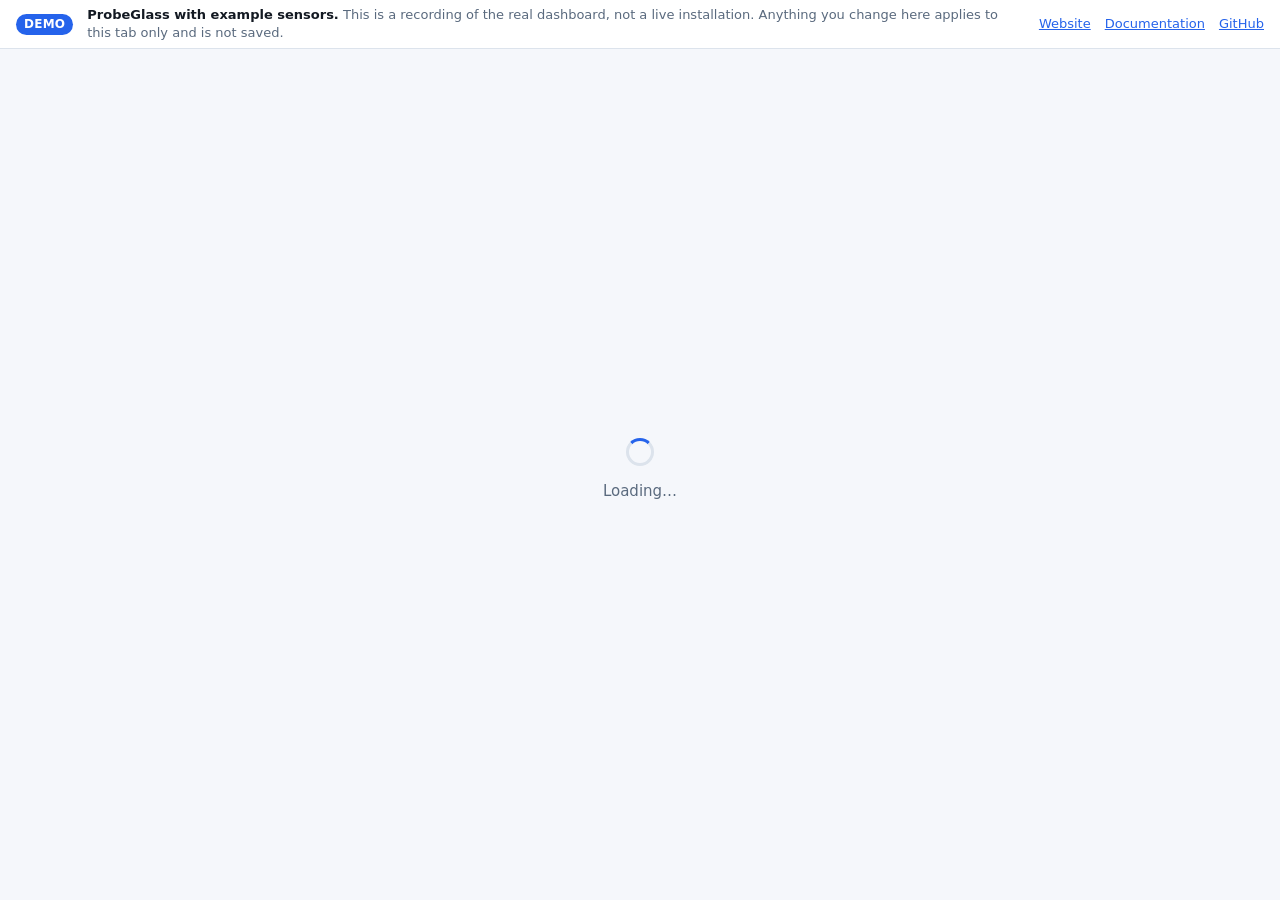
==== site/demo/index.html @ 18b6ecb7 "The demo follows the dashboard Regenerated: the recorded answers and the dashboard's own files, so t" ====
<!doctype html>
<html lang="en" data-theme="auto" data-accent="azure" data-density="comfortable">
<head>
<meta charset="utf-8">
<meta name="viewport" content="width=device-width, initial-scale=1">
<meta name="color-scheme" content="dark light">
<meta name="description" content="ProbeGlass — a small, self-hosted watchdog for your homelab.">
<title>ProbeGlass — demo</title>
<link rel="icon" href="assets/favicon.svg" type="image/svg+xml">
<link rel="stylesheet" href="assets/style.css">
<!-- The demo's own three files. They are the only thing on this page that
     the product does not serve: the answers recorded while it was built, the shim
     that hands them out, and the strip that says what this is. Everything else is
     internal/web/assets, copied unmodified. -->
<link rel="stylesheet" href="demo.css">
<script src="fixtures.js"></script>
<script src="shim.js"></script>
</head>
<body>
<div class="demo-bar" role="note">
  <span class="demo-tag">Demo</span>
  <span class="demo-text"><strong>ProbeGlass with example sensors.</strong>
    This is a recording of the real dashboard, not a live installation. Anything you
    change here applies to this tab only and is not saved.</span>
  <span class="demo-links">
    <a href="../">Website</a>
    <a href="https://j000k3r.github.io/probeglass-docs/">Documentation</a>
    <a href="https://github.com/j000k3r/probeglass">GitHub</a>
  </span>
</div>

<!-- Shown until the session is known, so the app never flashes a login form at
     an already-authenticated user. -->
<div id="boot" class="boot">
  <div class="spinner" aria-hidden="true"></div>
  <p data-i18n="boot.loading">Loading…</p>
  <!-- watchdog.js replaces the spinner with a real message if the dashboard has
       not finished booting by then. It is only ever seen on a failure. -->
</div>

<!-- ------------------------------------------------------------------ auth -->
<section id="auth" class="auth-view" hidden>
  <form id="auth-form" class="auth-card" autocomplete="on">
    <div class="brand brand-lg">
      <img src="assets/favicon.svg" alt="" width="34" height="34">
      <span>ProbeGlass</span>
    </div>
    <p id="auth-hint" class="muted"></p>

    <!-- Step one: who you are and the password. The strength meter informs
         without policing — the server's eight-character floor is the only rule.
         The name field is above the password in both modes: it is the first
         thing a sign-in asks for everywhere else, and the setup screen has to
         ask it too, since the account it creates needs a name. -->
    <div id="auth-password-step" class="auth-step">
      <label for="auth-username" data-i18n="auth.username">Username</label>
      <input id="auth-username" name="username" type="text" required
             autocomplete="username" maxlength="64" autocapitalize="none"
             autocorrect="off" spellcheck="false">

      <label for="auth-password" data-i18n="auth.password">Password</label>
      <input id="auth-password" name="password" type="password" required
             autocomplete="current-password" minlength="8">
      <div id="auth-meter"></div>

      <div id="auth-confirm-row" hidden>
        <label for="auth-confirm" data-i18n="auth.confirm">Repeat password</label>
        <input id="auth-confirm" name="confirm" type="password"
               autocomplete="new-password" minlength="8">
      </div>
    </div>

    <!-- Step two, sign-in only: the code from the authenticator app. It stays
         hidden until the server says the password was right and a second factor
         is set — so a browser without one never sees a field it cannot fill. -->
    <div id="auth-totp-step" class="auth-step" hidden>
      <p class="muted small" data-i18n="auth.totpHint"></p>
      <label for="auth-code" data-i18n="auth.totpCode">Code</label>
      <input id="auth-code" name="code" type="text" inputmode="numeric"
             autocomplete="one-time-code" maxlength="32" spellcheck="false">
    </div>

    <!-- Step three, setup only: how much of the interface to show first. -->
    <fieldset id="auth-mode-step" class="auth-step mode-pick" hidden>
      <legend data-i18n="auth.modeTitle">How much do you want to see?</legend>
      <label class="mode-card">
        <input type="radio" name="ui-mode" value="simple">
        <span class="mode-name" data-i18n="auth.mode.simple">Simple</span>
        <span class="mode-body" data-i18n="auth.mode.simpleBody"></span>
      </label>
      <label class="mode-card">
        <input type="radio" name="ui-mode" value="advanced">
        <span class="mode-name" data-i18n="auth.mode.advanced">Advanced</span>
        <span class="mode-body" data-i18n="auth.mode.advancedBody"></span>
      </label>
      <p class="muted small" data-i18n="auth.modeHint"></p>
    </fieldset>

    <div class="auth-actions">
      <button class="btn" type="button" id="auth-back" data-i18n="auth.back" hidden>Back</button>
      <button class="btn btn-primary btn-block" type="submit" id="auth-submit"
              data-i18n="auth.signIn">Sign in</button>
    </div>
    <p id="auth-error" class="form-error" role="alert"></p>
  </form>
</section>

<!-- ------------------------------------------------------------------- app -->
<div id="app" hidden>
  <header class="topbar">
    <!-- The bar is three columns — brand and tabs, the search field, the buttons —
         so that the search field sits in the middle of the window rather than at
         the end of whatever the buttons happen to measure today. The two sides
         are wrapped rather than left loose because the middle column is `auto`:
         a field of fixed width only stays centred if the columns beside it are
         given equal shares of what is left over. -->
    <div class="topbar-side">
      <div class="brand">
        <img src="assets/favicon.svg" alt="" width="24" height="24">
        <span class="brand-name">ProbeGlass</span>
      </div>

      <!-- Every tab carries an icon beside its word, and both of them mean the
           same thing. That is not decoration: below the widths the bar can hold
           words at, the words go and the icons stay, so each one has to be able
           to stand alone. The label moves onto the button itself for that reason
           — a hidden word is not read out, and an icon alone has no name. -->
      <nav class="tabs" id="tabs" role="tablist">
        <button class="tab" role="tab" data-route="dashboard" data-i18n-aria="nav.dashboard" data-i18n-title="nav.dashboard" aria-label="Dashboard" title="Dashboard">
          <svg viewBox="0 0 16 16" fill="none" stroke="currentColor" stroke-width="1.6" stroke-linecap="round" stroke-linejoin="round" aria-hidden="true"><path d="M1.8 12.2a6.4 6.4 0 1 1 12.4 0"/><path d="M8 12.2 11.4 8"/></svg>
          <span data-i18n="nav.dashboard">Dashboard</span>
        </button>
        <button class="tab" role="tab" data-route="incidents" data-i18n-aria="nav.incidents" data-i18n-title="nav.incidents" aria-label="Incidents" title="Incidents">
          <svg viewBox="0 0 16 16" fill="none" stroke="currentColor" stroke-width="1.6" stroke-linecap="round" stroke-linejoin="round" aria-hidden="true"><path d="M8 2.2 1.5 13.4h13L8 2.2Z"/><path d="M8 6.4v3.2M8 11.8v.1"/></svg>
          <span data-i18n="nav.incidents">Incidents</span>
        </button>
        <button class="tab" role="tab" data-route="channels" data-i18n-aria="nav.channels" data-i18n-title="nav.channels" aria-label="Alerts" title="Alerts">
          <svg viewBox="0 0 16 16" fill="none" stroke="currentColor" stroke-width="1.6" stroke-linecap="round" stroke-linejoin="round" aria-hidden="true"><path d="M4 11.2V7a4 4 0 0 1 8 0v4.2l1.2 1.8H2.8L4 11.2Z"/><path d="M6.3 12.9a1.8 1.8 0 0 0 3.4 0"/></svg>
          <span data-i18n="nav.channels">Alerts</span>
        </button>
        <button class="tab" role="tab" data-route="settings" data-i18n-aria="nav.settings" data-i18n-title="nav.settings" aria-label="Settings" title="Settings">
          <svg viewBox="0 0 16 16" fill="none" stroke="currentColor" stroke-width="1.4" stroke-linecap="round" stroke-linejoin="round" aria-hidden="true"><path d="M6.68 3.7L6.62 1.34A6.8 6.8 0 0 1 9.38 1.34L9.32 3.7A4.5 4.5 0 0 1 10.11 4.02L11.73 2.32A6.8 6.8 0 0 1 13.68 4.27L11.98 5.89A4.5 4.5 0 0 1 12.3 6.68L14.66 6.62A6.8 6.8 0 0 1 14.66 9.38L12.3 9.32A4.5 4.5 0 0 1 11.98 10.11L13.68 11.73A6.8 6.8 0 0 1 11.73 13.68L10.11 11.98A4.5 4.5 0 0 1 9.32 12.3L9.38 14.66A6.8 6.8 0 0 1 6.62 14.66L6.68 12.3A4.5 4.5 0 0 1 5.89 11.98L4.27 13.68A6.8 6.8 0 0 1 2.32 11.73L4.02 10.11A4.5 4.5 0 0 1 3.7 9.32L1.34 9.38A6.8 6.8 0 0 1 1.34 6.62L3.7 6.68A4.5 4.5 0 0 1 4.02 5.89L2.32 4.27A6.8 6.8 0 0 1 4.27 2.32L5.89 4.02A4.5 4.5 0 0 1 6.68 3.7ZM5.65 8A2.35 2.35 0 0 1 10.35 8A2.35 2.35 0 0 1 5.65 8Z"/></svg>
          <span data-i18n="nav.settings">Settings</span>
        </button>
      </nav>
    </div>

    <!-- One field, and it looks in everything. What it finds, and what it
         deliberately never looks at, is decided by the server: see
         internal/store/search.go. -->
    <div class="search">
      <input id="search" type="search" data-i18n-placeholder="nav.search"
             data-i18n-aria="nav.search" placeholder="Search" aria-label="Search"
             autocomplete="off" role="combobox"
             aria-expanded="false" aria-controls="search-results">
      <div class="search-results" id="search-results" hidden></div>
    </div>

    <div class="topbar-side topbar-actions">
      <!-- Below ~1133px the four controls in here cannot be held on one line with
           everything else, and the bar wraps — three rows of buttons at 600px, four
           at 440. Rather than give up a line, they give up the row: the same
           elements are laid out as a panel behind the ⋮ beside them, by style.css
           alone. Nothing is moved, rebuilt or copied, so every listener, every
           aria-label and every bit of state a control carries goes on working
           unchanged — and a control that is `display: none` is not in the tab order
           and not read out, which is what a folded-away button has to be. -->
      <div class="topbar-extra" id="topbar-extra">
        <!-- The layout switcher only means anything on the dashboard, so it is only
             on screen there. It is filled from model.Layouts' counterpart in app.js
             and shown or hidden by the router, not by CSS — a control that is
             merely invisible still takes focus and is still read out. -->
        <div class="segmented" id="layout-switcher" role="group"
             data-i18n-aria="nav.layout" aria-label="Dashboard layout" hidden></div>

        <!-- Arranging the header, beside the switcher for the layout underneath it:
             both are about how this dashboard is put together, so they live
             together. The buttons are drawn by widgets.js; the container is empty
             here because which of them there are depends on whether the strip is
             being arranged. It is a sibling of the strip and not a child of it on
             purpose: what is read back as the widget list is
             `#summary > [data-widget]`, and a button with a place in that list
             would be saved as a widget that does not exist. -->
        <div class="widgets-tools" id="widgets-tools" hidden></div>

        <!-- The one action in the bar that makes something, so it keeps the accent
             colour at every width. Below the word-fitting ones it is the plus and a
             title, like everything else here — the word "New sensor" is 92 pixels,
             which is a whole tab. -->
        <button class="btn btn-primary" id="new-sensor" data-i18n-aria="sensor.new" data-i18n-title="sensor.new" aria-label="New sensor" title="New sensor">
          <svg viewBox="0 0 16 16" fill="none" stroke="currentColor" stroke-width="1.9" stroke-linecap="round" aria-hidden="true"><path d="M8 3.2v9.6M3.2 8h9.6"/></svg>
          <span data-i18n="sensor.new">New sensor</span>
        </button>

        <!-- Whether the dashboard is following the probes as they happen, and
             whether the stream carrying them is still up. It used to be that a
             dropped connection looked exactly like a system where nothing had
             gone wrong; this is the one place that tells the two apart, and the
             switch that stops the traffic altogether. The dot is an <i> on
             purpose: the word beside it is what syncLiveChip writes, and a
             data-i18n on the button would put textContent over the dot. -->
        <button class="live-chip" id="live-chip" type="button" data-live="waiting"
                aria-pressed="false" data-i18n-aria="live.label" aria-label="Live updates">
          <i class="live-dot" aria-hidden="true"></i>
          <span class="live-word"></span>
        </button>
      </div><!-- /#topbar-extra -->

      <!-- The search field's own place, once the bar is too narrow to hold the field
           itself. It is not a row of the ⋮: the field is a thing the bar keeps at
           every width, and folding it away with the buttons would be saying that a
           phone cannot search. A magnifier in the row stands in for it, and pressing
           it lays the field over the bar at the full width of it — which is the only
           shape a search field is worth having on a phone. Above ~620px there is no
           magnifier, because the field is right there in the row; see the media
           queries in style.css. -->
      <button class="bar-icon-btn" type="button" id="topbar-search"
              data-i18n-aria="nav.search" data-i18n-title="nav.search"
              aria-label="Search" title="Search">
        <svg viewBox="0 0 16 16" fill="none" stroke="currentColor" stroke-width="1.7" stroke-linecap="round" aria-hidden="true"><circle cx="7.2" cy="7.2" r="4.4"/><path d="M10.6 10.6 14 14"/></svg>
      </button>

      <!-- The ⋮ that stands in for the row above whenever the bar cannot hold it.
           It carries the `hidden` attribute nowhere: CSS is what shows and hides
           it, at the same breakpoint that unfolds the panel, so the two can never
           disagree about which of them is on screen. -->
      <button class="bar-icon-btn" id="topbar-more" type="button" aria-haspopup="true"
              aria-expanded="false" aria-controls="topbar-extra"
              data-i18n-aria="nav.more" data-i18n-title="nav.more"
              aria-label="More" title="More">
        <svg viewBox="0 0 16 16" fill="currentColor" aria-hidden="true"><circle cx="8" cy="3.2" r="1.4"/><circle cx="8" cy="8" r="1.4"/><circle cx="8" cy="12.8" r="1.4"/></svg>
      </button>

      <!-- Who is signed in, top right, where it is looked for. The menu itself is
           built and placed by user.js on open; this holds the button and the
           anchor it hangs from. -->
      <div class="user-area">
        <button class="user-chip" id="user-menu-toggle" type="button"
                aria-haspopup="true" aria-expanded="false">
          <span class="avatar" id="user-avatar" aria-hidden="true"></span>
          <span class="user-chip-name" id="user-chip-name"></span>
        </button>
      </div>
    </div>
  </header>

  <main id="main">
    <!-- dashboard -->
    <section id="view-dashboard" class="view">
      <!-- The header. It is a strip of widgets rather than a fixed row: which
           ones are on it, and in what order, is stored per account and arranged
           by dragging the tiles. The container keeps its id because the tour and
           the tests ring it; only the class changed, from the one fixed strip to
           the grid the tiles now sit in. -->
      <div id="summary" class="widgets"></div>
      <div id="groups" class="groups"></div>
      <div id="dashboard-empty" class="empty" hidden>
        <h2 data-i18n="empty.title">No sensors yet</h2>
        <p class="muted" data-i18n="empty.body">Add your first sensor to start monitoring.</p>
        <button class="btn btn-primary" id="dashboard-new-sensor" data-action="new-sensor" data-i18n="sensor.new">New sensor</button>
      </div>
    </section>

    <!-- incidents -->
    <section id="view-incidents" class="view" hidden>
      <div class="view-head view-head-filters">
        <h1 data-i18n="incidents.title">Incidents</h1>

        <!-- The filter line, on its own row under the heading. It is built from
             the same three parts as the rest of the page — a segmented switch, a
             select and period chips like the sensor detail window — plus one text
             field, so that narrowing the list needs nothing learned. The chips are
             filled in from a table in app.js, the way the detail window does it. -->
        <div class="filter-bar" id="incident-filters">
          <div class="segmented" id="incident-status" role="group"
               data-i18n-aria="filter.status" aria-label="Status">
            <button class="seg-btn" type="button" data-state="" aria-pressed="true"
                    data-i18n="filter.all">All</button>
            <button class="seg-btn" type="button" data-state="open" aria-pressed="false"
                    data-i18n="filter.open">Open</button>
            <button class="seg-btn" type="button" data-state="resolved" aria-pressed="false"
                    data-i18n="filter.resolved">Resolved</button>
          </div>

          <select id="incident-sensor" data-i18n-aria="filter.sensor"
                  aria-label="Sensor"></select>

          <div class="range-picker" id="incident-range" role="group"
               data-i18n-aria="filter.period" aria-label="Period"></div>

          <input type="search" id="incident-query"
                 data-i18n-placeholder="filter.placeholder"
                 placeholder="Cause, sensor or note" aria-label="Search">

          <button class="btn btn-ghost btn-small" id="incident-reset" hidden
                  data-i18n="filter.reset">Reset filter</button>
        </div>
      </div>
      <div id="incident-list" class="table-wrap"></div>
      <div id="incidents-empty" class="empty" hidden>
        <h2 data-i18n="incidents.empty">No incidents</h2>
        <p class="muted" id="incidents-empty-body"
           data-i18n="incidents.emptyBody">Nothing has failed in this window. Keep it that way.</p>
        <!-- When the filter is what emptied the list, saying "nothing has failed"
             would be a lie about the installation. This second line says where the
             emptiness comes from instead, and offers the way back out. -->
        <p class="muted" id="incidents-empty-filtered" hidden
           data-i18n="incidents.emptyFiltered">The filter is hiding everything. Try a wider period, another sensor, or reset it.</p>
      </div>
    </section>

    <!-- alert channels -->
    <section id="view-channels" class="view" hidden>
      <div class="view-head">
        <h1 data-i18n="channels.title">Alert channels</h1>
        <button class="btn btn-primary" id="new-channel" data-i18n="channels.new">New channel</button>
      </div>
      <div id="channel-list" class="cards"></div>
      <div id="channels-empty" class="empty" hidden>
        <h2 data-i18n="channels.empty">No channels</h2>
        <p class="muted" data-i18n="channels.emptyBody">Add Telegram, Discord, Matrix, ntfy, Slack or a webhook to be told when something breaks.</p>
      </div>
    </section>

    <!-- settings -->
    <section id="view-settings" class="view" hidden>
      <h1 data-i18n="settings.title">Settings</h1>
      <div id="settings-body"></div>
      <!-- The way out of the dashboard. It stands outside #settings-body for the
           same reason the h1 does: that div is rewritten from top to bottom every
           time a panel changes, and a footer inside it would go with it. Every link
           leaves the installation, so each one opens its own tab and carries
           rel="noopener noreferrer" — a page that can reach back into this window
           is a page the dashboard did not need to trust. -->
      <footer class="settings-footer">
        <nav class="settings-links" data-i18n-aria="settings.linksAria">
          <a href="https://j000k3r.github.io/probeglass-website/" target="_blank" rel="noopener noreferrer" data-i18n="settings.link.website">Website</a>
          <a href="https://j000k3r.github.io/probeglass-docs/" target="_blank" rel="noopener noreferrer" data-i18n="settings.link.docs">Documentation</a>
          <a href="https://github.com/j000k3r/probeglass" target="_blank" rel="noopener noreferrer" data-i18n="settings.link.github">Source on GitHub</a>
          <a href="https://github.com/j000k3r/probeglass/blob/main/LICENSE" target="_blank" rel="noopener noreferrer" data-i18n="settings.link.licence">MIT licence</a>
        </nav>
        <p class="panel-hint" data-i18n="settings.linksHint">The manual, the project website and the source. The dashboard works without any of them — these are what to read when a check or a setting is not doing what you expected.</p>
      </footer>
    </section>
  </main>
</div>

<!-- ----------------------------------------------------------- detail view -->
<dialog id="detail" class="sheet" tabindex="-1" aria-labelledby="detail-title">
  <div class="sheet-head">
    <h2 id="detail-title"></h2>
    <!-- The pill follows the sensor while the window is open, and only the pill:
         redrawing the body would rescale the latency curve under whoever is
         reading it. The notice below says how much has happened since. -->
    <span id="detail-status" class="pill"></span>
    <button class="icon-btn" data-close data-i18n-aria="common.close" aria-label="Close">&times;</button>
  </div>
  <div class="sheet-actions" id="detail-actions"></div>
  <button type="button" id="detail-notice" class="detail-notice" hidden></button>
  <div id="detail-body"></div>
</dialog>

<!-- ----------------------------------------------------------------- modal -->
<dialog id="modal" class="sheet">
  <form id="modal-form" method="dialog">
    <div class="sheet-head">
      <h2 id="modal-title"></h2>
      <button class="icon-btn" id="modal-x" type="button" data-close data-i18n-aria="common.close" aria-label="Close">&times;</button>
    </div>
    <div id="modal-body" class="sheet-body"></div>
    <p id="modal-error" class="form-error" role="alert"></p>
    <div class="sheet-foot">
      <button class="btn" type="button" id="modal-cancel" data-close data-i18n="common.cancel">Cancel</button>
      <button class="btn btn-ghost" type="button" id="modal-test" data-i18n="sensor.test">Test</button>
      <button class="btn btn-primary" type="submit" id="modal-save" data-i18n="common.save">Save</button>
    </div>
  </form>
</dialog>

<!-- ------------------------------------------------------------- site modal -->
<!-- The site editor, as a dialog of its own. A sensor is often the moment
     somebody first knows where it stands, so the sensor form offers to make the
     place — and the offer opens this window rather than repeating the fields
     inline. The fields it repeats would be a second copy to keep in step, and
     the copy the sensor form used to carry had no coordinates, no hint and its
     own field names. This is the same window Settings → Sites opens, over the
     top of the sensor form, which stays behind it untouched.

     It has to be a second element and not a second use of the first: a dialog
     that is already open cannot be shown modally again. -->
<dialog id="modal-site" class="sheet">
  <form id="site-form" method="dialog">
    <div class="sheet-head">
      <h2 id="site-title"></h2>
      <button class="icon-btn" id="site-x" type="button" data-close data-i18n-aria="common.close" aria-label="Close">&times;</button>
    </div>
    <div id="site-body" class="sheet-body"></div>
    <p id="site-error" class="form-error" role="alert"></p>
    <div class="sheet-foot">
      <button class="btn" type="button" id="site-cancel" data-close data-i18n="common.cancel">Cancel</button>
      <button class="btn btn-primary" type="submit" id="site-save" data-i18n="common.save">Save</button>
    </div>
  </form>
</dialog>

<!-- ---------------------------------------------------- maintenance modal -->
<!-- The window editor. A third dialog rather than a second use of one of the
     other two, for the reason the site editor is a second: showModal() on a
     dialog that is already open throws, and the sensor form is a plausible
     thing to have open while somebody remembers they meant to announce the
     outage it is about. -->
<dialog id="modal-window" class="sheet sheet-narrow">
  <form id="window-form" method="dialog">
    <div class="sheet-head">
      <h2 id="window-title"></h2>
      <button class="icon-btn" id="window-x" type="button" data-close data-i18n-aria="common.close" aria-label="Close">&times;</button>
    </div>
    <div id="window-body" class="sheet-body"></div>
    <p id="window-error" class="form-error" role="alert"></p>
    <div class="sheet-foot">
      <button class="btn" type="button" id="window-cancel" data-close data-i18n="common.cancel">Cancel</button>
      <button class="btn btn-primary" type="submit" id="window-save" data-i18n="common.save">Save</button>
    </div>
  </form>
</dialog>

<!-- ---------------------------------------------------------- group modal -->
<!-- The group editor. A fourth dialog, for the reason the other three are separate
     elements: showModal() on an open dialog throws, and Settings is a page where
     somebody may well have another one open. It edits what is *about* a group —
     its symbol, its colour and where it stands in the order — and never the group
     itself, which is a word typed on a sensor and is not a row anywhere. The name
     is shown and not editable: renaming it here would mean renaming it on every
     sensor that carries it, and those are sensors, not headings. -->
<dialog id="modal-group" class="sheet sheet-narrow">
  <form id="group-form" method="dialog">
    <div class="sheet-head">
      <h2 id="group-title"></h2>
      <button class="icon-btn" id="group-x" type="button" data-close data-i18n-aria="common.close" aria-label="Close">&times;</button>
    </div>
    <div id="group-body" class="sheet-body"></div>
    <p id="group-error" class="form-error" role="alert"></p>
    <div class="sheet-foot">
      <button class="btn" type="button" id="group-cancel" data-close data-i18n="common.cancel">Cancel</button>
      <button class="btn btn-primary" type="submit" id="group-save" data-i18n="common.save">Save</button>
    </div>
  </form>
</dialog>

<!-- --------------------------------------------------------- widget picker -->
<!-- What else there is to put in the header. It is a window of its own rather
     than dashed tiles inside the strip: the strip is what the dashboard looks
     like, and an offer of things it does not contain should not be drawn as a
     row of broken tiles in the middle of it. The rows are built by widgets.js
     from the same registry the strip is built from, so a widget cannot be
     listed here and be missing there. Choosing one adds it at the end; the
     arrows in the tile and the list in Settings are what put it in place. -->
<dialog id="widget-picker" class="sheet sheet-narrow" tabindex="-1"
        aria-labelledby="widget-picker-title">
  <div class="sheet-head">
    <h2 id="widget-picker-title" data-i18n="widgets.add">Add a widget</h2>
    <button class="icon-btn" type="button" data-close data-i18n-aria="common.close" aria-label="Close">&times;</button>
  </div>
  <p class="sheet-note muted small" data-i18n="widgets.addHint"></p>
  <ul class="widget-picks" id="widget-picker-list"></ul>
</dialog>

<div id="toasts" class="toasts" aria-live="polite"></div>

<!-- Loaded first and on its own: if app.js or anything it imports fails to parse
     or to load, this is the only code left running, and it is what turns the
     spinner into an explanation. -->
<script type="module" src="assets/watchdog.js"></script>
<script type="module" src="assets/app.js"></script>
</body>
</html>
---- site/demo/assets/style.css ----
/* ProbeGlass dashboard styles.
 *
 * One stylesheet, no preprocessor. Everything themes through custom properties
 * so the dashboard can switch appearance (theme, accent, density, layout)
 * without re-rendering anything, and so the SVG charts — which use classes, not
 * colours — re-colour themselves for free.
 *
 * Layout is driven by data attributes on <html>:
 *   data-theme   auto | dark | light
 *   data-accent  azure | violet | emerald | amber | rose | slate
 *   data-density comfortable | compact
 *   data-layout  grid | list
 */

/* ------------------------------------------------------------------ tokens */

:root {
  color-scheme: dark;

  --bg: #0e1116;
  --surface: #151a21;
  --surface-2: #1c232c;
  --surface-3: #232c37;
  --border: #262e3a;
  --border-strong: #38424f;
  --text: #e6ebf2;
  --text-dim: #9aa7b8;
  --text-faint: #6b7889;
  --shadow: 0 10px 30px rgb(0 0 0 / 35%);

  --ok: #22c55e;
  --warn: #f59e0b;
  --bad: #fb923c;
  --crit: #ef4444;
  --unknown: #64748b;
  --paused: #7d8899;
  /* Maintenance: a box that is away because somebody said it would be. Violet,
     and the only colour in the ramp that is not a judgement about the probe —
     green, amber and red all answer "is it working", and this one answers "did
     you arrange it". It has to be legible against a card that may be any of the
     three, which is why it is a ring and a pill rather than a repainted status. */
  --maint: #a78bfa;
  /* A dependency: the box is away because something in front of it is. Sky blue
     rather than violet, because the two say different things — "I arranged this" and
     "this happened to me" — and a dashboard where they looked the same would lose
     the distinction this feature exists to draw. */
  --dep: #38bdf8;

  --accent: #60a5fa;
  --accent-ink: #0b1220;

  /* The map's own two colours. They are not the surface ramp: the canvas behind
     them is already --surface-2, and land that is one step of that same ramp is a
     shape that vanishes in whichever theme happens to be the wrong way round.
     Land is painted over the graticule and under the tiles, so it stays readable
     whether or not anybody configured a tile server. */
  --map-land: #212c39;
  --map-coast: #46586e;
  /* A border is a line, not an edge of a shape, and a label has to be readable
     over water, over land and over somebody's tiles. Both are one step brighter
     than the coast and dimmer than the text, so that the pins stay the loudest
     thing on the map — they are the only part of it that means anything. */
  --map-border: #55697f;
  --map-label: #c7d4e4;
  /* A country border is the brighter of the three border colours: it is where a
     country ends, and the province line that meets it is where a district does.
     The district line is the dimmest, because it is the finest thing this map
     draws and the one that would turn a country into a texture if it were as
     loud as the two above it — it is only on screen from zoom 8. Water is one
     colour for the lakes and the rivers both — it is the same water, and a lake
     whose colour did not match the river running into it would be a lake
     somebody had drawn by hand.

     The district fill and the district name are the third and fourth of that
     family, and they are the only two colours on the map that are deliberately
     too quiet to read on their own. A district is the one name here that is
     drawn on the area it names rather than on a place, and the point of it is
     that the area still shows through: the fill is a tint of a few percent and
     the name sits at a little over half opacity, so an Austrian view reads as
     districts with their names on them rather than as a second set of labels
     competing with the cities. Both are the same hue as the border between
     them, which is what makes the fill and the line belong to each other. */
  --map-country: #8399b0;
  --map-district: #3d4f63;
  --map-district-fill: #7a96ba17;
  --map-district-name: #94a8c0;
  --map-water: #2b4257;

  --radius: 12px;
  --radius-sm: 8px;
  --pad: 16px;
  --pad-sm: 12px;
  --gap: 16px;
  --font: ui-sans-serif, system-ui, -apple-system, "Segoe UI", Roboto,
    "Helvetica Neue", Arial, sans-serif;
  --mono: ui-monospace, SFMono-Regular, "SF Mono", Menlo, Consolas, monospace;

  /* The colours a group may be given. They are the six accents, written out here
     rather than borrowed from --accent: the accent is the one this installation is
     wearing, and a group's colour has to be the one somebody chose for it — so all
     six exist at once, in both themes, whatever the setting above happens to be.
     A group's colour is a name and not a hex value for this reason and no other:
     each of these has a second value for the light theme below, and a stored
     #60a5fa would be the dark theme's azure on a white page. */
  --grp-azure: #60a5fa;
  --grp-violet: #a78bfa;
  --grp-emerald: #34d399;
  --grp-amber: #fbbf24;
  --grp-rose: #fb7185;
  --grp-slate: #94a3b8;
}

[data-accent='azure'] { --accent: #60a5fa; }
[data-accent='violet'] { --accent: #a78bfa; }
[data-accent='emerald'] { --accent: #34d399; }
[data-accent='amber'] { --accent: #fbbf24; --accent-ink: #1a1206; }
[data-accent='rose'] { --accent: #fb7185; --accent-ink: #23060c; }
[data-accent='slate'] { --accent: #94a3b8; }

/* "auto" follows the operating system; "light" forces it regardless. The two
   blocks hold the same palette because one is a media query and the other is an
   attribute selector. */
@media (prefers-color-scheme: light) {
  :root[data-theme='auto'] {
    color-scheme: light;
    --bg: #f5f7fb;
    --surface: #ffffff;
    --surface-2: #eef2f7;
    --surface-3: #e6ebf3;
    --border: #dce3ec;
    --border-strong: #c2cddb;
    --text: #131922;
    --text-dim: #5a6a7e;
    --text-faint: #8296ab;
    --shadow: 0 10px 28px rgb(15 23 42 / 10%);

    --ok: #16a34a;
    --warn: #d97706;
    --bad: #ea580c;
    --crit: #dc2626;
    --unknown: #94a3b8;
    --paused: #94a3b8;
    --maint: #7c3aed;
    --dep: #0369a1;

    --accent: #2563eb;
    --accent-ink: #ffffff;
    --grp-azure: #2563eb;
    --grp-violet: #7c3aed;
    --grp-emerald: #059669;
    --grp-amber: #b45309;
    --grp-rose: #e11d48;
    --grp-slate: #475569;
    --map-land: #e7eef7;
    --map-coast: #afc0d4;
    --map-border: #8fa4bd;
    --map-label: #33415a;
    --map-country: #657c9b;
    --map-district: #a3b6cb;
    --map-district-fill: #46608012;
    --map-district-name: #6b7a8e;
    --map-water: #b9cfe4;
  }

  :root[data-theme='auto'][data-accent='azure'] { --accent: #2563eb; }
  :root[data-theme='auto'][data-accent='violet'] { --accent: #7c3aed; }
  :root[data-theme='auto'][data-accent='emerald'] { --accent: #059669; }
  :root[data-theme='auto'][data-accent='amber'] { --accent: #b45309; --accent-ink: #ffffff; }
  :root[data-theme='auto'][data-accent='rose'] { --accent: #e11d48; --accent-ink: #ffffff; }
  :root[data-theme='auto'][data-accent='slate'] { --accent: #475569; --accent-ink: #ffffff; }
}

:root[data-theme='light'] {
  color-scheme: light;
  --bg: #f5f7fb;
  --surface: #ffffff;
  --surface-2: #eef2f7;
  --surface-3: #e6ebf3;
  --border: #dce3ec;
  --border-strong: #c2cddb;
  --text: #131922;
  --text-dim: #5a6a7e;
  --text-faint: #8296ab;
  --shadow: 0 10px 28px rgb(15 23 42 / 10%);

  --ok: #16a34a;
  --warn: #d97706;
  --bad: #ea580c;
  --crit: #dc2626;
  --unknown: #94a3b8;
  --paused: #94a3b8;

  --accent: #2563eb;
  --accent-ink: #ffffff;
  --grp-azure: #2563eb;
  --grp-violet: #7c3aed;
  --grp-emerald: #059669;
  --grp-amber: #b45309;
  --grp-rose: #e11d48;
  --grp-slate: #475569;
  --map-land: #e7eef7;
  --map-coast: #afc0d4;
  --map-border: #8fa4bd;
  --map-label: #33415a;
  --map-country: #657c9b;
  --map-district: #a3b6cb;
  --map-district-fill: #46608012;
  --map-district-name: #6b7a8e;
  --map-water: #b9cfe4;
}

:root[data-theme='light'][data-accent='azure'] { --accent: #2563eb; }
:root[data-theme='light'][data-accent='violet'] { --accent: #7c3aed; }
:root[data-theme='light'][data-accent='emerald'] { --accent: #059669; }
:root[data-theme='light'][data-accent='amber'] { --accent: #b45309; --accent-ink: #ffffff; }
:root[data-theme='light'][data-accent='rose'] { --accent: #e11d48; --accent-ink: #ffffff; }
:root[data-theme='light'][data-accent='slate'] { --accent: #475569; --accent-ink: #ffffff; }

:root[data-density='compact'] {
  --pad: 12px;
  --pad-sm: 8px;
  --gap: 10px;
  --radius: 10px;
}

/* ------------------------------------------------------------------- reset */

*, *::before, *::after { box-sizing: border-box; }

/* The `hidden` attribute is how the dashboard switches between the boot
 * spinner, the auth card and the shell. It has to win over any display the
 * element's own class asks for, and by default it does not: `[hidden]` is a
 * user-agent rule, so a `.boot { display: grid }` in this file overrides it.
 * Without this line, `$('#boot').hidden = true` sets an attribute and changes
 * nothing — the spinner stays on screen, full height, over a dashboard that is
 * loading perfectly behind it. That failure looks exactly like a hang and is
 * invisible to any check that does not render CSS.
 *
 * !important is the point of the rule rather than a shortcut: the whole job is
 * to outrank the more specific selectors below, whatever they say. */
[hidden] { display: none !important; }

body {
  margin: 0;
  background: var(--bg);
  color: var(--text);
  font: 15px/1.5 var(--font);
  -webkit-font-smoothing: antialiased;
}

h1, h2, h3 { margin: 0; font-weight: 600; line-height: 1.25; }
h1 { font-size: 1.35rem; }
h2 { font-size: 1.05rem; }
h3 { font-size: 0.95rem; }
p { margin: 0; }
a { color: var(--accent); }

.muted { color: var(--text-dim); }
.small { font-size: 0.85rem; }
.num { text-align: right; font-variant-numeric: tabular-nums; }

:focus-visible {
  outline: 2px solid var(--accent);
  outline-offset: 2px;
  border-radius: 4px;
}

@media (prefers-reduced-motion: reduce) {
  * { transition-duration: 0.01ms !important; animation-duration: 0.01ms !important; }
}

/* -------------------------------------------------------------- boot/login */

.boot {
  display: grid;
  place-content: center;
  justify-items: center;
  gap: 14px;
  min-height: 100vh;
  color: var(--text-dim);
}

/* Failure panel shown on the boot screen by app.js or watchdog.js. */
.boot-error {
  display: grid;
  justify-items: start;
  gap: 12px;
  max-width: 46rem;
  padding: 24px;
  border: 1px solid var(--border);
  border-radius: 12px;
  background: var(--surface);
  color: var(--text);
  text-align: left;
}

.boot-error h2 {
  margin: 0;
  font-size: 1.1rem;
}

.boot-error p {
  margin: 0;
}

/* The raw error, only worth showing when there is one. */
.boot-detail {
  max-width: 100%;
  max-height: 12rem;
  margin: 0;
  overflow: auto;
  padding: 10px 12px;
  border-radius: 8px;
  background: var(--bg);
  color: var(--text-dim);
  font-size: 0.8rem;
  white-space: pre-wrap;
  word-break: break-word;
}

.spinner {
  width: 28px;
  height: 28px;
  border: 3px solid var(--border);
  border-top-color: var(--accent);
  border-radius: 50%;
  animation: spin 0.8s linear infinite;
}

@keyframes spin { to { transform: rotate(360deg); } }

.auth-view {
  display: grid;
  place-items: center;
  min-height: 100vh;
  padding: 20px;
}

.auth-card {
  width: min(400px, 100%);
  display: grid;
  gap: 14px;
  padding: 28px;
  background: var(--surface);
  border: 1px solid var(--border);
  border-radius: var(--radius);
  box-shadow: var(--shadow);
}

.brand {
  display: flex;
  align-items: center;
  gap: 10px;
  font-weight: 650;
  letter-spacing: -0.01em;
}

.brand-lg { font-size: 1.15rem; }

/* ------------------------------------------------------------------ topbar */

/* Three columns: brand and tabs, the search field, the buttons. The two outer
   columns take equal shares of the leftover width, which is the only reason the
   search field in the middle is centred on the window rather than on whatever the
   buttons happen to measure.
   The middle column is a fixed 240px rather than `auto`, and that is not
   decoration: an `auto` track is only ever as wide as its min-content once the two
   `1fr` tracks have taken the free space, so the field would sit at 189px in a wide
   window and at 189px in a narrow one — the same width, but not the one intended,
   and it would start shrinking the sides by surprise. Underneath the breakpoints
   below, the bar falls back to wrapping with the search field on a line of its own.
   The side columns cannot shrink past their content, so if the three together want
   more room than there is, the sides end up underneath the field and the buttons
   stop taking clicks. That is what the two width breakpoints below are for, and
   the numbers in them are measured, not guessed. */
.topbar {
  position: sticky;
  top: 0;
  z-index: 20;
  display: grid;
  grid-template-columns: 1fr 240px 1fr;
  align-items: center;
  gap: 18px;
  padding: 10px 20px;
  background: color-mix(in srgb, var(--bg) 88%, transparent);
  backdrop-filter: blur(10px);
  border-bottom: 1px solid var(--border);
}

.topbar-side { display: flex; align-items: center; gap: 18px; min-width: 0; }

.tabs { display: flex; gap: 4px; }

.tab {
  display: flex;
  align-items: center;
  gap: 6px;
  padding: 7px 13px;
  border: 0;
  border-radius: 999px;
  background: transparent;
  color: var(--text-dim);
  font: inherit;
  font-weight: 500;
  cursor: pointer;
  white-space: nowrap;
}

.tab svg { width: 16px; height: 16px; flex: none; }

.tab:hover { background: var(--surface-2); color: var(--text); }
.tab.active { background: var(--surface-3); color: var(--text); }

/* `flex-wrap` is a guard rather than a design: the side columns cannot shrink past
   their content, so if the three columns together ever want more room than the bar
   has, the buttons would slide underneath the search field and stop taking clicks.
   Wrapping them inside their own column costs a taller bar instead, which is a
   visible nuisance rather than a silent one. The two breakpoints below are meant to
   keep it from ever coming to that. */
.topbar-actions { justify-content: flex-end; gap: 10px; flex-wrap: wrap; }

/* The row of working controls, and the two things that can stand in for it.
   At every width above 1133 the row is the row: `.topbar-extra` is a plain flex
   container inside `.topbar-actions`, `#topbar-more` is nowhere, and nothing below
   this line has any effect on the bar. The media queries further down are what
   make them a panel and a button. */
/* The gap is the one `.topbar-actions` used to put between these same controls.
   Nesting them in a container is what makes the row and the panel two layouts of
   one set, and a wider gap here would be a wider row than the bar had before —
   which at 1600px is the difference between one line and two. */
.topbar-extra { display: flex; align-items: center; gap: 10px; min-width: 0; }

/* The two icon buttons the bar keeps in its row: the ⋮ and, below the width where
   the search field leaves the bar, the magnifier that brings the field back. The
   class is its own rather than `.icon-btn`, which is the small square button the
   dialogs and the widget tiles already use, and which this is not: these are 34px
   and carry a border, because they are controls that have to look like ones at the
   end of a row of controls.
   Each is shown only by the query that gives it its place, so a button and the
   thing it stands in for can never disagree about which of them is on screen. */
.bar-icon-btn {
  display: none;
  align-items: center;
  justify-content: center;
  width: 34px;
  height: 34px;
  padding: 0;
  border: 1px solid var(--border);
  border-radius: var(--radius-sm);
  background: var(--surface);
  color: var(--text-dim);
  cursor: pointer;
}

.bar-icon-btn:hover { border-color: var(--border-strong); background: var(--surface-2); color: var(--text); }
.bar-icon-btn[aria-expanded='true'] { border-color: var(--accent); color: var(--text); }
.bar-icon-btn svg { width: 16px; height: 16px; }

/* The live indicator. It carries the same three states in the dot and in the
   word, so it reads the same to somebody who cannot tell the colours apart: the
   word is what changes state, the colour only agrees with it. Off is drawn like
   a control that is off — flat, quiet — rather than like a fault, because turning
   the stream off is something somebody asked for. */
.live-chip {
  display: inline-flex;
  align-items: center;
  gap: 7px;
  padding: 6px 11px;
  border: 1px solid var(--border);
  border-radius: 999px;
  background: transparent;
  color: var(--text-dim);
  font: inherit;
  font-size: 13px;
  font-weight: 500;
  cursor: pointer;
}

.live-chip:hover { background: var(--surface-2); color: var(--text); }

.live-dot {
  width: 7px;
  height: 7px;
  border-radius: 50%;
  background: currentColor;
  flex: none;
}

.live-chip[data-live="on"] { color: var(--ok); border-color: color-mix(in srgb, var(--ok) 38%, transparent); }
.live-chip[data-live="waiting"] { color: var(--paused); border-color: color-mix(in srgb, var(--paused) 38%, transparent); }
.live-chip[data-live="off"] { color: var(--text-faint); }

/* A pulse while the stream is up, and only then: the point of the animation is to
   say "this is working right now". It lives here rather than in the reduced-motion
   block below so that the global rule that zeroes the durations reaches it too. */
.live-chip[data-live="on"] .live-dot { animation: live-pulse 2.4s ease-in-out infinite; }

@keyframes live-pulse {
  0%, 100% { opacity: 1; }
  50% { opacity: 0.35; }
}

/* Two collapses, and the bar gives up words in the order it can spare them.
   Both are measured in a browser rather than guessed, with the example sensors on
   the dashboard and the twelve-character user name the tests sign in with — the
   longest thing in the bar that is not a fixed size, and so the one it has to hold.
   What the two sides ask for: on the left 594 with the tab names and the brand,
   222 without them. On the right, on the dashboard, 875 with the labels of the two
   segmented controls, 626 without those labels (they are 249, most of them the five
   of the layout switcher), 409 with no words at all, and 237 with no words while
   the header is being arranged — that last is narrower because the switcher stands
   down and the tools pill takes on the button that replaces it, which is where the
   width to rearrange a header at all comes from. The settings page is narrower
   everywhere (360 and 143) since it has neither control. The field in the middle is
   a fixed 240px.
   A grid column is half of what is left over, so the bar holds one line at twice
   the wider side plus the 240px field, the two 18px gaps and the 40px of padding:
   2066 with every word, 1568 with the segmented labels gone, 1134 with all of them
   gone.
   So the words go in two steps. First the segmented labels, which say the same
   thing as the icon beside them and are the cheapest to lose: below 2066. That step
   is not cosmetic — at 1800 the dashboard asked for 2066, and a right column that
   cannot have the width it wants wraps inside itself, which is a second row of
   buttons in a bar that is supposed to have one. Then every other word: the tab
   names, the brand, and the four that belong to a button — New sensor, the live
   indicator, the account — below 1568. Each of those carries its name as a title and
   as an aria-label, because a `display: none` word is not in the accessibility tree
   and an icon alone has no name. */
@media (max-width: 2065px) {
  .seg-btn span { display: none; }
}

@media (max-width: 1567px) {
  /* The segmented labels are already gone from the rule above; these are the ones it
     does not reach. The brand word goes with them: the mark beside it says the same
     thing in one glyph, and the bar keeps that. */
  .brand-name,
  #tabs .tab > span,
  #new-sensor > span,
  .live-word,
  .user-chip-name { display: none; }
}

@media (max-width: 1133px) {
  /* One line still, but the four working controls are no longer on it: they fold
     into the ⋮ beside them, and the search field takes the room they gave back.
     Wrapping is what this replaces. A wrapping bar does not stay a bar: below
     1133 the two sides each took a line of their own, and from 600px down each
     also broke inside itself — three rows at 600, four at 440. `nowrap` here is
     the whole point: the row cannot come apart, because there is nothing left in
     it that is wider than the space it has. */
  .topbar { display: flex; flex-wrap: nowrap; gap: 10px; }
  .topbar-side { flex: 0 1 auto; flex-wrap: nowrap; gap: 10px; min-width: 0; }
  .topbar-actions { flex: 0 0 auto; }
  .brand { flex: none; }
  .tabs { overflow-x: auto; }
  .search { flex: 1 1 120px; min-width: 0; }
  /* One class more specific than the rule hiding it, and inside the query that
     folds the row away: the two cannot come apart, because there is no width at
     which one applies and the other does not. */
  .topbar-actions > #topbar-more { display: inline-flex; }
  .topbar-extra { display: none; }

  /* The same controls, as a panel. They are not rebuilt for this and there is
     only ever one copy of each: the row and the panel are two layouts of one set
     of elements, which is why a switcher repainted by the router, a tools pill
     emptied and refilled by widgets.js and a live chip rewritten on every event
     all keep working here without knowing this exists.
     The panel hangs off the bar, so it is `absolute` — the bar is `sticky` and is
     therefore already a containing block, and the panel stays with it as the page
     scrolls underneath. */
  .topbar.menu-open .topbar-extra {
    display: flex;
    flex-direction: column;
    align-items: stretch;
    gap: 2px;
    position: absolute;
    z-index: 30;
    top: calc(100% - 4px);
    right: 10px;
    min-width: 236px;
    max-width: calc(100vw - 20px);
    /* It is anchored under the bar and cannot go above it, so on a short window —
       a phone held sideways — it would otherwise run off the bottom and take its
       last rows with it. */
    max-height: calc(100vh - 76px);
    overflow-y: auto;
    padding: 8px;
    border: 1px solid var(--border-strong);
    border-radius: var(--radius);
    background: var(--surface-2);
    box-shadow: var(--shadow);
  }

  /* A segmented control is a row of buttons in a pill; in a panel it is a list of
     rows, so it loses the pill and stacks. The words come back with it — they are
     `display: none` above 2065 and 1567 to buy the bar a line, and a panel has no
     line to buy. An icon with no word in a menu is a menu nobody can read. */
  .topbar.menu-open .topbar-extra .segmented {
    flex-direction: column;
    align-items: stretch;
    gap: 0;
    padding: 0;
    border: 0;
    background: transparent;
  }
  .topbar.menu-open .topbar-extra .seg-btn {
    width: 100%;
    justify-content: flex-start;
    gap: 10px;
    padding: 9px 11px;
    border-radius: var(--radius-sm);
    font-size: 0.9rem;
  }
  .topbar.menu-open .topbar-extra .seg-btn[aria-pressed='true'] {
    background: var(--surface-3);
    box-shadow: none;
  }
  .topbar.menu-open .topbar-extra .seg-btn span,
  .topbar.menu-open .topbar-extra #new-sensor > span,
  .topbar.menu-open .topbar-extra .live-word { display: inline; }
  .topbar.menu-open .topbar-extra .seg-btn svg { width: 16px; height: 16px; }

  /* The two buttons that were in the row become rows as well, and the accent
     goes: a menu with one loud row in it reads as a broken menu, and the row
     says what it does in words here, which is what the colour was standing in
     for when it was a plus and a title. */
  .topbar.menu-open .topbar-extra #new-sensor,
  .topbar.menu-open .topbar-extra .live-chip {
    width: 100%;
    justify-content: flex-start;
    gap: 10px;
    margin-top: 6px;
    padding: 9px 11px;
    border: 0;
    border-radius: var(--radius-sm);
    background: transparent;
    color: var(--text);
    font-size: 0.9rem;
  }
  .topbar.menu-open .topbar-extra #new-sensor:hover,
  .topbar.menu-open .topbar-extra .live-chip:hover { background: var(--surface-3); }
  .topbar.menu-open .topbar-extra #new-sensor svg { width: 16px; height: 16px; }
  .topbar.menu-open .topbar-extra .live-chip[data-live='on'] { color: var(--ok); }
  .topbar.menu-open .topbar-extra .live-chip[data-live='waiting'] { color: var(--paused); }
  .topbar.menu-open .topbar-extra .live-chip[data-live='off'] { color: var(--text-faint); }
}

/* The search field leaves the bar before the four controls do.
   A field that fits on the remaining room at 500px is a stub seven characters
   wide, and a stub is worse than no field at all: it is in the way of the tabs and
   it cannot be searched in. Below this width the field is not in the row — and
   nothing is put in the ⋮ in its place, because the field is not a thing that gets
   folded away: a magnifier takes its place in the row, and pressing it brings the
   field back over the bar at the full width of it, which is the only shape a search
   field is worth having on a phone. `inset: 0` is the padding box of the bar, so the
   field lands exactly where the bar's contents were and the bar's own padding stays
   around it. */
@media (max-width: 619px) {
  .topbar { padding: 10px 12px; }
  .search { display: none; }
  .topbar.search-open .topbar-side,
  .topbar.search-open .topbar-actions { display: none; }
  .topbar.search-open .search {
    display: flex;
    align-items: center;
    position: absolute;
    inset: 0;
    background: var(--bg);
  }
  .topbar.search-open .search input { width: 100%; }
  .topbar-actions > #topbar-search { display: inline-flex; }
}

/* The tab is an icon-only control at every width below 1567, and 26px of side
   padding on a 42px button is most of the button — padding that was sized to sit
   around a word. Below 380 it goes back to hugging its icon, which is 32 pixels of
   the row bought back for the two things beside it that are still words if you open
   them: at 375 the row is the mark and the four tabs on the left — 24 and 10 and
   148 — the two icon buttons with the account on the right, 126, and the ten and
   the 24 either side of them, which is 342 of 375. Above 380 there is room for the
   wider tab — 374 of 380 is the arithmetic — so the room goes to the tab. */
@media (max-width: 379px) {
  .tab { padding: 7px 9px; }
}

/* And in the last stretch the mark goes with it. The four tabs and the two icon
   buttons and the account are 320 of the 320 of the narrowest phone still in use
   once the tabs have hugged their icons; the mark and the ten pixels beside it are
   the only thing left that says nothing the first tab does not already say, and the
   first tab is the way home. Nothing is lost with it: it is `alt=""` and it is not a
   control. */
@media (max-width: 359px) {
  .brand { display: none; }
}

.search { position: relative; }

.search input {
  width: 100%;
  padding: 7px 11px;
  border: 1px solid var(--border);
  border-radius: var(--radius-sm);
  background: var(--surface);
  color: var(--text);
  font: inherit;
}

.search input:focus { outline: 2px solid var(--accent); outline-offset: 1px; }

/* The result list hangs under the field rather than beside it: it belongs to the
   field, and a search box that pushes the page down every time somebody types is
   a search box people stop using. Absolutely placed, so the top bar never grows. */
.search-results {
  position: absolute;
  top: calc(100% + 6px);
  left: 50%;
  transform: translateX(-50%);
  width: min(420px, calc(100vw - 32px));
  max-height: min(60vh, 520px);
  overflow-y: auto;
  z-index: 30;
  padding: 6px;
  border: 1px solid var(--border);
  border-radius: var(--radius);
  background: var(--surface);
  box-shadow: 0 18px 40px color-mix(in srgb, #000 25%, transparent);
}

.search-group + .search-group { margin-top: 4px; padding-top: 4px; border-top: 1px solid var(--border); }

.search-group-head {
  margin: 4px 8px 2px;
  font-size: 0.72rem;
  font-weight: 650;
  letter-spacing: 0.06em;
  text-transform: uppercase;
  color: var(--text-faint);
}

.search-hit {
  display: flex;
  align-items: center;
  justify-content: space-between;
  gap: 10px;
  width: 100%;
  padding: 7px 9px;
  border: 0;
  border-radius: var(--radius-sm);
  background: transparent;
  color: var(--text);
  font: inherit;
  text-align: left;
  cursor: pointer;
}

.search-hit.is-active { background: var(--surface-3); }

.search-hit-main { display: flex; flex-direction: column; min-width: 0; }

.search-hit-title { overflow: hidden; text-overflow: ellipsis; white-space: nowrap; }
.search-hit-sub { font-size: 0.82rem; overflow: hidden; text-overflow: ellipsis; white-space: nowrap; }

.search-hit-side { display: flex; align-items: center; gap: 8px; flex: none; }

.search-note { margin: 8px; color: var(--text-dim); font-size: 0.88rem; }

.pill.st-muted { color: var(--text-dim); background: var(--surface-2); }

main { padding: 20px; max-width: 1500px; margin: 0 auto; }
.view { display: grid; gap: 18px; }

.view-head { display: flex; align-items: center; justify-content: space-between; gap: 12px; }

/* A view head that carries a filter line under its title. Wrapping is what puts
   the line on its own row: the bar asks for the whole width, so it cannot share
   one with the heading, and the heading keeps the left edge either way. */
.view-head-filters { flex-wrap: wrap; }

.filter-bar {
  display: flex;
  align-items: center;
  gap: 8px;
  flex: 1 1 100%;
  flex-wrap: wrap;
}

/* The bar is a row of small controls, not a form: every field in it is set to the
   height of a chip, which is what the global `width: 100%` and 8px of padding
   would otherwise overrule. They stay flexible so that a narrow window stacks
   them instead of pushing the last one off the edge. */
.filter-bar > select,
.filter-bar > input[type='search'] {
  width: auto;
  flex: 1 1 150px;
  min-width: 0;
  max-width: 260px;
  padding: 5px 10px;
  font-size: 0.82rem;
}

.filter-bar > input[type='search'] { flex-basis: 190px; }

/* ---------------------------------------------------------------- widgets */

/* The header, as a grid of tiles. Twelve columns, fixed, and the tiles are sized
   in columns out of those twelve — the sizes are in widgets.js, beside the widget
   they belong to.
   Twelve, and fixed, rather than `auto-fit`, which is what this was first: with
   `auto-fit` the strip grew a column whenever the window was wide enough for one
   more, so the same five tiles were 193px wide in one window and 161px in the
   next, and never matched the cards below them. With a fixed count a tile is the
   same width everywhere, and the three sizes add up: the ring takes four, a figure
   two, everything with a list in it four, so the header a fresh account starts
   with is four plus four times two — exactly one row, no half-filled line, and no
   tile stretched to fill one.
   The tile is the grid item and brings no surface of its own: each widget's own
   markup keeps the look it had when it stood directly in the header — a `.stat`, a
   `.summary-card`, a `.widget-card` — so the default set is the header that was
   always there, and only the arrangement is new. */
.widgets {
  display: grid;
  grid-template-columns: repeat(12, minmax(0, 1fr));
  gap: var(--gap);
  align-items: stretch;
}

.widget { display: grid; min-width: 0; }

/* How much of the row a tile takes, named for what is inside it rather than for
   how big it is: a hero is the one tile whose whole job is to be looked at first,
   a figure is a number and a label, and everything else is a list, a map or a row
   of buttons. */
.widget-hero { grid-column: span 4; }
.widget-wide { grid-column: span 4; }
.widget-fig { grid-column: span 2; }

/* A tile is as tall as its neighbours, so the row has one baseline rather than
   four. The body is what stretches; the widget inside it keeps its own padding. */
.widget-body { display: grid; min-width: 0; }
.widget-body > .stat,
.widget-body > .summary-card,
.widget-body > .widget-card,
.widget-body > .widget-clock { height: 100%; }

/* A figure sits at the top of its tile, not in the middle of it. The row of tiles
   is read across, and a number is looked for where the number before it was — so
   the labels have to be on one line. Centred, they are not: the tiles are the same
   height and the contents are not, so a tile with a curve under its number starts
   its label a few pixels lower than one without, and the header stops reading as a
   row and starts reading as five boxes that happen to be near each other. The rest
   of the header does not need this — a list fills its tile top-down anyway — and the
   same figures stand in the sensor window, where a card is as tall as its contents
   and the two readings are the same. */
.widget-body > .stat { align-content: start; }

/* Every tile has the same surface, the clock included. It used to be the one tile
   without one, which made it read as a hole in the header rather than as a tile
   that happens to hold a time. */
.summary-card,
.stat,
.widget-clock,
.panel,
.card {
  background: var(--surface);
  border: 1px solid var(--border);
  border-radius: var(--radius);
}

.summary-card {
  display: flex;
  align-items: center;
  gap: 18px;
  padding: var(--pad);
}

.summary-ring { flex: 0 0 auto; }
.summary-counts { list-style: none; margin: 0; padding: 0; display: grid; gap: 3px; }
.summary-counts .count { color: var(--text-dim); font-size: 0.95rem; }
.summary-counts .count-n { color: var(--text); font-weight: 650; font-variant-numeric: tabular-nums; }
.count.s-ok .count-n { color: var(--ok); }
.count.s-crit .count-n { color: var(--crit); }
.count.s-warn .count-n { color: var(--warn); }
.count.s-paused .count-n { color: var(--paused); }

.stat { display: grid; align-content: center; gap: 4px; padding: var(--pad); }
.stat-label { color: var(--text-dim); font-size: 0.82rem; text-transform: uppercase; letter-spacing: 0.04em; }
.stat-value { font-size: 1.5rem; font-weight: 600; font-variant-numeric: tabular-nums; }
.stat-value.small { font-size: 0.95rem; font-weight: 500; }

/* The two things under the number: what it usually is, and which way it has been
   going. The comparison is quieter than the number — it is the context for the
   figure, not a second figure — and the curve is as wide as the tile, because a
   shape is the one thing here that is worth all the width it can get. */
.stat-sub { font-size: 0.8rem; }
.stat-spark { display: block; margin-top: 2px; }
.stat-spark svg { display: block; width: 100%; height: 24px; }

/* The tiles that are not a figure: a list, a clock, a map, a row of buttons. */
.widget-card {
  display: grid;
  align-content: start;
  gap: 9px;
  padding: var(--pad);
}

.widget-head {
  margin: 0;
  color: var(--text-dim);
  font-size: 0.8rem;
  text-transform: uppercase;
  letter-spacing: 0.04em;
}

.widget-list { list-style: none; margin: 0; padding: 0; display: grid; gap: 2px; }

.widget-row {
  display: flex;
  align-items: baseline;
  gap: 10px;
  width: 100%;
  padding: 4px 6px;
  border: 1px solid transparent;
  border-radius: var(--radius-sm);
  background: none;
  color: inherit;
  font: inherit;
  font-size: 0.9rem;
  text-align: left;
}

button.widget-row { cursor: pointer; }
button.widget-row:hover { background: var(--surface-2); }
.widget-row-main { display: grid; min-width: 0; flex: 1; }
.widget-row-title { overflow: hidden; text-overflow: ellipsis; white-space: nowrap; }
.widget-row-sub { font-size: 0.8rem; overflow: hidden; text-overflow: ellipsis; white-space: nowrap; }
.widget-row-side { flex: none; font-variant-numeric: tabular-nums; }

.widget-clock { display: grid; align-content: center; gap: 2px; padding: var(--pad); }
.clock-time { font-size: 2rem; font-weight: 600; font-variant-numeric: tabular-nums; line-height: 1.1; }
.clock-date { font-size: 0.9rem; }

/* The map in a header: a picture, not a control. Its own chrome is hidden here
   rather than in map.js, because map.js draws the full view, where all of it is
   wanted. */
.widget-map-card { gap: 8px; }
.widget-map { position: relative; height: 150px; border-radius: var(--radius-sm); overflow: hidden; }
.widget-map .map-controls,
.widget-map .map-legend,
.widget-map .map-attribution { display: none; }
/* The line naming the sites that could not be drawn is put beside the host by
   map.js. In the full view that is the right place for it; in a header tile it
   is a paragraph about the map sitting inside the map. */
.widget-map-card .map-unplaced { display: none; }
.widget-map canvas { pointer-events: none; }

.widget-links { display: flex; flex-wrap: wrap; gap: 6px; }

.widget-empty { margin: 0; padding: var(--pad); }

/* The same list as a checklist, on the settings page: the name spelled out, a
   box to switch it on, two arrows to move it. The arrows keep their place when
   they are disabled, so the rows do not jump as widgets come and go. */
.widget-picks { list-style: none; margin: 0; padding: 0; display: grid; gap: 2px; }

.widget-pick {
  display: flex;
  align-items: center;
  gap: 6px;
  padding: 3px 6px;
  border-radius: var(--radius-sm);
}

.widget-pick:hover { background: var(--surface-2); }
.widget-pick-label { display: flex; align-items: center; gap: 9px; flex: 1; min-width: 0; cursor: pointer; font-size: 0.9rem; }
/* The same row in the picker window, where it is a button rather than a label:
   choosing a widget there is an action, not a switch to be ticked. It is spelled
   out as a button so it keeps the label's looks instead of the browser's. */
button.widget-pick-label {
  padding: 0;
  border: 0;
  background: none;
  color: inherit;
  font: inherit;
  font-size: 0.9rem;
  text-align: left;
}

.widget-pick-icon { display: inline-flex; width: 16px; height: 16px; color: var(--text-dim); }
.widget-pick-icon svg { width: 100%; height: 100%; }
.widget-pick .icon-btn { padding: 2px 6px; font-size: 0.75rem; }

/* --------------------------------------------------- arranging the widgets */

/* The top bar has one line, and the buttons that arrange the header are drawn as
   the same segmented control as the layout switcher beside them — see drawTools in
   widgets.js. Nothing else is needed here: the switcher's own rules already give
   the pill, the pressed state and the icon size. */
.widgets-tools { display: flex; align-items: center; }

/* The dashed frame is what says "this can be moved", and it is the only thing
   that marks the tiles while the strip is being arranged — there is no second
   copy of the header to drag from. */
.widget.is-editing {
  outline: 1px dashed var(--border-strong);
  outline-offset: 3px;
  border-radius: var(--radius);
}

.widget-bar {
  display: flex;
  align-items: center;
  gap: 4px;
  padding: 2px;
  color: var(--text-dim);
  font-size: 0.8rem;
}

.widget-grip { cursor: grab; letter-spacing: -1px; }
.widget-name { overflow: hidden; text-overflow: ellipsis; white-space: nowrap; }
.widget-bar-space { flex: 1; }
.widget-bar .icon-btn { padding: 2px 5px; font-size: 0.75rem; }

.widget.is-dragging { opacity: 0.6; }
.widget.is-dragging .widget-grip { cursor: grabbing; }


/* ------------------------------------------------------------------- cards */

.groups { display: grid; gap: 22px; }
.group-title { color: var(--text-dim); font-size: 0.85rem; text-transform: uppercase; letter-spacing: 0.06em; }

.cards {
  display: grid;
  grid-template-columns: repeat(auto-fill, minmax(300px, 1fr));
  gap: var(--gap);
}

.card {
  position: relative;
  padding: var(--pad);
  display: grid;
  gap: 8px;
  cursor: pointer;
  transition: border-color 0.15s, transform 0.15s;
}

.card:hover { border-color: var(--border-strong); transform: translateY(-1px); }

/* A status stripe on the leading edge: readable at a glance, and it survives
   being looked at by someone who cannot separate red from green. */
.card::before {
  content: '';
  position: absolute;
  inset: 0 auto 0 0;
  width: 3px;
  border-radius: var(--radius) 0 0 var(--radius);
  background: var(--unknown);
}

.card.st-up::before { background: var(--ok); }
.card.st-down::before { background: var(--crit); }
.card.st-warn::before { background: var(--warn); }
.card.st-paused::before { background: var(--paused); }
/* A ring rather than a repainted bar: the bar on the left is the status, and a card
   inside a window is still whatever the probe found. The ring is what makes a grid
   readable at a glance without taking that away. */
.card.in-excused { box-shadow: inset 0 0 0 1px color-mix(in srgb, var(--excuse) 55%, transparent); }
.card.in-excused::before { box-shadow: 0 0 0 1px color-mix(in srgb, var(--excuse) 70%, transparent); }
/* Which colour is which reason, set once from the class the card carries. */
.card.in-maintenance, .tile.in-maintenance, .tree-row.in-maintenance, .site-marker.in-maintenance { --excuse: var(--maint); }
.card.in-dependency, .tile.in-dependency, .tree-row.in-dependency, .site-marker.in-dependency { --excuse: var(--dep); }
.card.is-down { border-color: color-mix(in srgb, var(--crit) 45%, var(--border)); }
/* Example sensors get a quieter tint than a down card: the mark says where the
   row came from, not that anything is wrong with it. */
.card.is-example { border-color: color-mix(in srgb, var(--accent) 30%, var(--border)); }

.card-head { display: flex; align-items: center; gap: 9px; flex-wrap: wrap; }
/* flex: 1 1 auto with a floor, and break-word rather than anywhere.
   The head holds the status pill, the name and up to two badges — example data and
   the maintenance marker — and `anywhere` let the name be squeezed to a couple of
   characters, which broke it mid-word: "Internet gateway" came out as "Inter net
   gate way". Wrapping the badges onto a second line costs a little height on the
   cards that carry two; a name nobody can read costs more. */
.card-name { font-size: 1rem; flex: 1 1 auto; min-width: 9ch; overflow-wrap: break-word; }
.card-target {
  font-family: var(--mono);
  font-size: 0.8rem;
  color: var(--text-dim);
  overflow: hidden;
  text-overflow: ellipsis;
  white-space: nowrap;
}
.card-message { font-size: 0.85rem; color: var(--text-dim); overflow-wrap: anywhere; }
.card-spark { margin: 2px 0; }
.card-foot {
  display: flex;
  align-items: center;
  gap: 10px;
  flex-wrap: wrap;
  padding-top: 6px;
  border-top: 1px solid var(--border);
}
.card-meta { margin-left: auto; font-size: 0.8rem; }
.card-stats { display: flex; gap: 10px; font-size: 0.78rem; color: var(--text-dim); }
.card-stats b { color: var(--text); font-variant-numeric: tabular-nums; }
.card-actions { display: flex; gap: 2px; }

/* -------------------------------------------------------------- list layout */

.sensors-table, .incidents-table, .results-table {
  width: 100%;
  border-collapse: collapse;
  font-size: 0.9rem;
}

.sensors-table th, .incidents-table th, .results-table th {
  text-align: left;
  font-size: 0.75rem;
  text-transform: uppercase;
  letter-spacing: 0.05em;
  color: var(--text-dim);
  font-weight: 600;
  padding: 8px 10px;
  border-bottom: 1px solid var(--border);
  white-space: nowrap;
}

.sensors-table td, .incidents-table td, .results-table td {
  padding: 9px 10px;
  border-bottom: 1px solid var(--border);
  vertical-align: middle;
}

.sensors-table tbody tr, .incidents-table tbody tr { cursor: pointer; }
.sensors-table tbody tr:hover, .incidents-table tbody tr:hover { background: var(--surface-2); }
.cell-name { display: grid; }
.cell-name .muted { font-family: var(--mono); font-size: 0.78rem; }

.sensors-table tr.st-down { background: color-mix(in srgb, var(--crit) 6%, transparent); }
.sensors-table tr.st-warn { background: color-mix(in srgb, var(--warn) 6%, transparent); }
.sensors-table tr.in-excused { box-shadow: inset 3px 0 0 var(--excuse); }
.row-crit { background: color-mix(in srgb, var(--crit) 7%, transparent); }

.table-wrap {
  background: var(--surface);
  border: 1px solid var(--border);
  border-radius: var(--radius);
  overflow: auto;
}

/* The tables in Settings, which are a different animal from the three above.
   Those are the dashboard: a reading, a status and a sparkline, rebuilt once a
   minute and read at a glance, and their rows are clickable because clicking one
   opens the sensor. These are a list of things somebody configured — sites, user
   accounts — where the row is text and the thing to do with it is at the end of
   the line. So they get a head, rules between the rows, and a right-hand column
   that holds still while the eye runs down it.

   `vertical-align: middle` is not decoration here: a row with a two-line first
   cell and a one-line button puts the button at the top without it, and a column
   of buttons that do not line up reads as a broken table. */
.data-table {
  width: 100%;
  border-collapse: collapse;
  font-size: 0.9rem;
}

.data-table th {
  padding: 8px 12px;
  text-align: left;
  font-size: 0.72rem;
  font-weight: 600;
  text-transform: uppercase;
  letter-spacing: 0.06em;
  color: var(--text-dim);
  white-space: nowrap;
  border-bottom: 1px solid var(--border);
}

.data-table td {
  padding: 9px 12px;
  vertical-align: middle;
  border-bottom: 1px solid var(--border);
}

/* The last row's rule would double the border the .table-wrap already draws. */
.data-table tbody tr:last-child td { border-bottom: 0; }
.data-table tbody tr:hover { background: var(--surface-2); }
.data-table th:first-child, .data-table td:first-child { padding-left: 14px; }
.data-table th:last-child, .data-table td:last-child { padding-right: 14px; }

/* A count in a table is read by its column, not by its row, so the digits have
   to sit still: same width everywhere, aligned on the right edge. */
.data-table .num {
  text-align: right;
  font-variant-numeric: tabular-nums;
  color: var(--text-dim);
}

/* And the actions column is the same idea at the other end of the row: the
   buttons of a row, all of them in the same place, so the eye can go down the
   column and act.

   `display: table-cell` is the load-bearing line. The `.row-actions` rule up in
   the accounts section gives its cell `display: flex`, which is right for the
   card it was written for and wrong here: a `td` with a display of anything but
   table-cell is not a cell any more, and the browser takes it out of the table
   layout — the row stops lining up with its own head and the buttons float
   against the row above. The gap between the buttons is a margin instead, and
   `white-space: nowrap` plus a width of 1% is what keeps the column at the width
   of its buttons and lets the name column have everything else. */
.data-table .row-actions {
  display: table-cell;
  text-align: right;
  white-space: nowrap;
  width: 1%;
}

.data-table .row-actions .btn {
  padding: 4px 9px;
  font-size: 0.8rem;
}

.data-table .row-actions .btn + .btn { margin-left: 6px; }

/* ------------------------------------------------------------------- pills */

.pill {
  display: inline-flex;
  align-items: center;
  gap: 6px;
  padding: 3px 9px 3px 7px;
  border-radius: 999px;
  font-size: 0.75rem;
  font-weight: 600;
  white-space: nowrap;
  color: var(--unknown);
  background: color-mix(in srgb, var(--unknown) 16%, transparent);
  border: 1px solid color-mix(in srgb, var(--unknown) 35%, transparent);
}

.pill .dot { width: 7px; height: 7px; border-radius: 50%; background: currentColor; }
/* The "Example" chip. Quieter than a status pill on purpose — it is a fact about
   where the sensor came from, not a state that can change. */
.pill.badge-example {
  color: var(--accent);
  background: color-mix(in srgb, var(--accent) 14%, transparent);
  border-color: color-mix(in srgb, var(--accent) 34%, transparent);
  font-weight: 500;
}
.pill.st-up { color: var(--ok); background: color-mix(in srgb, var(--ok) 15%, transparent); border-color: color-mix(in srgb, var(--ok) 38%, transparent); }
.pill.st-down { color: var(--crit); background: color-mix(in srgb, var(--crit) 15%, transparent); border-color: color-mix(in srgb, var(--crit) 40%, transparent); }
.pill.st-warn { color: var(--warn); background: color-mix(in srgb, var(--warn) 15%, transparent); border-color: color-mix(in srgb, var(--warn) 38%, transparent); }
.pill.st-paused { color: var(--paused); background: color-mix(in srgb, var(--paused) 15%, transparent); }
.pill.st-maint { color: var(--maint); background: color-mix(in srgb, var(--maint) 15%, transparent); border-color: color-mix(in srgb, var(--maint) 40%, transparent); }
.pill.st-dep { color: var(--dep); background: color-mix(in srgb, var(--dep) 15%, transparent); border-color: color-mix(in srgb, var(--dep) 40%, transparent); }
.tree-row.in-excused { background: color-mix(in srgb, var(--excuse) 7%, transparent); }
.site-marker.in-excused { outline: 2px solid var(--excuse); outline-offset: 1px; }
.pill.st-unknown { color: var(--unknown); }

/* ------------------------------------------------------------------ charts */

.chart { display: block; max-width: 100%; }
.chart-empty, .strip-empty { padding: 22px; text-align: center; }

.chart .grid { stroke: var(--border); stroke-width: 1; }
.chart .axis { fill: var(--text-faint); font-size: 10.5px; font-family: var(--font); }
.chart .line { fill: none; stroke: var(--accent); stroke-width: 1.8; stroke-linejoin: round; stroke-linecap: round; }
.chart .band { fill: color-mix(in srgb, var(--accent) 20%, transparent); stroke: none; }
.chart .dot { fill: var(--accent); }
.chart .hit { fill: transparent; }
.chart .hit:hover { fill: color-mix(in srgb, var(--accent) 12%, transparent); }

.spark-line { fill: none; stroke: var(--accent); stroke-width: 1.5; stroke-linejoin: round; }
.spark-dot { fill: var(--accent); }
.spark-fail { stroke: var(--crit); stroke-width: 2; }
.spark-empty { stroke: var(--border); stroke-width: 1; stroke-dasharray: 3 3; }

.strip { width: 100%; }
.bar { fill: var(--unknown); }
.bar.u-ok { fill: var(--ok); }
.bar.u-warn { fill: var(--warn); }
.bar.u-bad { fill: var(--bad); }
.bar.u-crit { fill: var(--crit); }
.bar.u-empty { fill: var(--surface-3); }
.bar-hit { fill: transparent; }
.bar-hit:hover { fill: color-mix(in srgb, var(--text) 18%, transparent); }

.donut-track { stroke: var(--surface-3); }
.donut-seg.s-ok { stroke: var(--ok); }
.donut-seg.s-crit { stroke: var(--crit); }
.donut-seg.s-warn { stroke: var(--warn); }
.donut-seg.s-unknown { stroke: var(--unknown); }
.donut-seg.s-paused { stroke: var(--paused); }

/* ------------------------------------------------------------------ sheets */

.sheet {
  width: min(880px, calc(100vw - 32px));
  max-height: calc(100vh - 60px);
  padding: 0;
  border: 1px solid var(--border);
  border-radius: var(--radius);
  background: var(--surface);
  color: var(--text);
  box-shadow: var(--shadow);
}

.sheet::backdrop { background: rgb(6 10 16 / 62%); backdrop-filter: blur(2px); }

/* A short list of one-line choices does not need the width a sensor's history
   does, and a window that wide for eleven names is mostly empty. */
.sheet-narrow { width: min(420px, calc(100vw - 32px)); }
.sheet-note { margin: 14px 18px 0; }
.sheet-narrow .widget-picks { padding: 10px 12px 16px; }

/* The detail sheet is focused when it opens, on purpose — see openDetail. The ring
   that :focus-visible would draw is a rounded accent rectangle around the whole
   panel, which is not a cue anybody can act on; everything inside it that can
   actually be pressed still gets one. */
.sheet:focus-visible { outline: none; }

.sheet-head {
  position: sticky;
  top: 0;
  display: flex;
  align-items: center;
  gap: 12px;
  padding: 14px 18px;
  background: var(--surface);
  border-bottom: 1px solid var(--border);
  z-index: 2;
}

.sheet-head h2 { margin-right: auto; overflow-wrap: anywhere; }
.sheet-body { padding: 18px; display: grid; gap: var(--gap); }
.sheet-actions { padding: 12px 18px 0; }
.sheet-foot {
  position: sticky;
  bottom: 0;
  display: flex;
  gap: 8px;
  justify-content: flex-end;
  padding: 14px 18px;
  background: var(--surface);
  border-top: 1px solid var(--border);
}

#detail-body { padding: 18px; display: grid; gap: 12px; }
.detail-sub { font-family: var(--mono); font-size: 0.82rem; }

/* The offer to bring the open window up to date, which appears once a probe has
   landed behind it. It is a button because pressing it is what redraws the body —
   the window deliberately does not redraw itself, or the curve would rescale
   under whoever is reading it. Full width and quiet, so that it reads as a note
   that happens to be pressable rather than as the window's main action. */
.detail-notice {
  display: block;
  width: calc(100% - 36px);
  margin: 12px 18px 0;
  padding: 8px 11px;
  border: 1px solid color-mix(in srgb, var(--accent) 38%, transparent);
  border-radius: var(--radius-sm);
  background: color-mix(in srgb, var(--accent) 10%, transparent);
  color: var(--text);
  font: inherit;
  font-size: 0.85rem;
  text-align: center;
  cursor: pointer;
}

.detail-notice:hover { background: color-mix(in srgb, var(--accent) 18%, transparent); }
.detail-stats {
  display: grid;
  grid-template-columns: repeat(auto-fit, minmax(120px, 1fr));
  gap: var(--gap);
}
.section-title {
  margin-top: 8px;
  color: var(--text-dim);
  font-size: 0.8rem;
  text-transform: uppercase;
  letter-spacing: 0.05em;
}

.banner {
  padding: 9px 12px;
  border-radius: var(--radius-sm);
  font-size: 0.88rem;
}

.banner.crit {
  color: var(--crit);
  background: color-mix(in srgb, var(--crit) 12%, transparent);
  border: 1px solid color-mix(in srgb, var(--crit) 38%, transparent);
}

.range-picker { display: flex; gap: 6px; flex-wrap: wrap; }

.chip {
  padding: 5px 11px;
  border: 1px solid var(--border);
  border-radius: 999px;
  background: var(--surface-2);
  color: var(--text-dim);
  font: inherit;
  font-size: 0.82rem;
  cursor: pointer;
}

.chip:hover { color: var(--text); }
.chip.active { background: var(--accent); border-color: var(--accent); color: var(--accent-ink); }

/* ------------------------------------------------------------------- forms */

label.field { display: grid; gap: 5px; align-content: start; }
label.field > span { font-size: 0.85rem; color: var(--text-dim); font-weight: 500; }

input[type='text'], input[type='password'], input[type='number'], input[type='search'], select, textarea {
  width: 100%;
  padding: 8px 10px;
  border: 1px solid var(--border);
  border-radius: var(--radius-sm);
  background: var(--surface-2);
  color: var(--text);
  font: inherit;
}

textarea { font-family: var(--mono); font-size: 0.85rem; resize: vertical; }
input:disabled, select:disabled { opacity: 0.55; }

.hint { color: var(--text-faint); font-size: 0.78rem; line-height: 1.4; }

.grid-2 { display: grid; grid-template-columns: repeat(auto-fit, minmax(230px, 1fr)); gap: var(--gap); }
.grid-3 { display: grid; grid-template-columns: repeat(auto-fit, minmax(160px, 1fr)); gap: var(--gap); }

/* A checkbox that is a field like any other: label.field stacks its children, which
   is right above an input box and wrong next to a tick, so this one lies flat. */
label.field.check { display: flex; align-items: center; gap: 8px; }
label.field.check input { width: auto; }
label.field.check > span { color: var(--text); font-size: 0.88rem; }

.sensor-row { display: flex; align-items: center; gap: 8px; font-size: 0.88rem; }
.sensor-row input { width: auto; }

.channels-pick {
  display: grid;
  gap: 6px;
  margin: 0;
  padding: var(--pad);
  border: 1px solid var(--border);
  border-radius: var(--radius-sm);
}

.channels-pick legend { padding: 0 6px; color: var(--text-dim); font-size: 0.85rem; }

/* The recipe under a channel type's fields. It is not a fold and not a hint: it is
   the part of the dialog that tells somebody who has never made a Telegram bot
   where the token and the chat id come from, and they cannot know to open it. */
.channel-setup {
  margin-top: var(--pad);
  padding: var(--pad-sm) var(--pad);
  border-left: 2px solid var(--accent);
  background: var(--surface-2);
  border-radius: 0 var(--radius-sm) var(--radius-sm) 0;
}
.channel-setup h4 { margin: 0 0 6px; font-size: 0.85rem; color: var(--text-dim); font-weight: 500; }
.channel-setup ol { margin: 0; padding-left: 1.15em; display: grid; gap: 5px; }
.channel-setup li { font-size: 0.82rem; line-height: 1.45; color: var(--text-dim); }

.options { border: 1px solid var(--border); border-radius: var(--radius-sm); padding: var(--pad-sm); }
.options summary { cursor: pointer; font-size: 0.88rem; color: var(--text-dim); }
.options > div { margin-top: var(--pad-sm); }

.form-actions { display: flex; gap: 8px; align-items: end; }
.form-error { color: var(--crit); font-size: 0.85rem; min-height: 1.1em; }

/* The password form is a .grid-2 like every other pair of fields, but a button and
   an error line are not fields. Left alone, auto-fit puts the button in the next
   free column beside the input it belongs to — and at four columns wide that is a
   "Change password" sitting to the right of the new-password box, which reads as a
   third field. Given the whole row, it stands under the two fields it acts on,
   which is what a save button does in every other panel. */
#password-form .form-actions,
#password-form .form-error { grid-column: 1 / -1; }

.btn {
  padding: 8px 14px;
  border: 1px solid var(--border);
  border-radius: var(--radius-sm);
  background: var(--surface-2);
  color: var(--text);
  font: inherit;
  font-weight: 500;
  cursor: pointer;
  white-space: nowrap;
}

.btn:hover { border-color: var(--border-strong); background: var(--surface-3); }
.btn:disabled { opacity: 0.5; cursor: not-allowed; }
.btn-primary { background: var(--accent); border-color: var(--accent); color: var(--accent-ink); }
.btn-primary:hover { background: color-mix(in srgb, var(--accent) 85%, var(--text)); }
.btn-ghost { background: transparent; }
.btn-danger { color: var(--crit); border-color: color-mix(in srgb, var(--crit) 40%, var(--border)); }
.btn-danger:hover { background: color-mix(in srgb, var(--crit) 12%, transparent); }
.btn-block { width: 100%; justify-content: center; }

/* A button that carries an icon lays the two out side by side and keeps them
   apart. Only a button that has one: the rest of the app is full of these, and
   their plain box is what every other measurement in here is taken against. The
   icon is what is left of such a button when the word goes, so it holds its size
   and refuses to shrink. */
.btn:has(svg) { display: inline-flex; align-items: center; gap: 7px; }
.btn svg { width: 16px; height: 16px; flex: none; }

.icon-btn {
  width: 30px;
  height: 30px;
  display: inline-grid;
  place-items: center;
  border: 1px solid transparent;
  border-radius: var(--radius-sm);
  background: transparent;
  color: var(--text-dim);
  font: inherit;
  font-size: 0.95rem;
  line-height: 1;
  cursor: pointer;
}

.icon-btn:hover { background: var(--surface-2); color: var(--text); border-color: var(--border); }
.icon-btn:disabled { opacity: 0.35; cursor: not-allowed; }

.switch { display: flex; align-items: center; gap: 7px; font-size: 0.88rem; color: var(--text-dim); }
.switch input { width: auto; }

/* ------------------------------------------------------------------ panels */

#settings-body { display: grid; gap: var(--gap); }

/* The settings page is divided into categories, and one of them is on screen at
   a time. The tab that is switched off in simple mode because all of its panels
   are folded away is hidden by the script, which is the only place that knows
   both the mode and what each panel carries. Nothing here hides anything with
   `!important`: the `hidden` attribute does that, and it is the one rule that
   has to win. */

/* The tabs. A row of buttons that switch rather than scroll, so the row is the
   page's table of contents and its position marker at once. It scrolls sideways
   rather than wrapping, so that it is the same height at every width. */
.settings-tabs {
  display: flex;
  gap: 6px;
  overflow-x: auto;
  padding: 5px;
  border: 1px solid var(--border);
  border-radius: var(--radius);
  background: var(--surface);
}

.tab-btn {
  display: flex;
  align-items: center;
  gap: 7px;
  flex: none;
  padding: 6px 12px;
  border: 0;
  border-radius: 999px;
  background: transparent;
  color: var(--text-dim);
  font: inherit;
  font-size: 0.88rem;
  cursor: pointer;
  white-space: nowrap;
}

.tab-btn svg { width: 15px; height: 15px; }
.tab-btn:hover { background: var(--surface-2); color: var(--text); }
/* `aria-selected`, not `aria-pressed`: these are tabs, and a screen reader
   announces that differently — "selected", in a set of five, rather than a
   toggle that is on. The rule is written on the attribute the state is actually
   in, so there is no second copy of it to drift. */
.tab-btn[aria-selected='true'] { background: var(--surface-3); color: var(--text); }

.panel { padding: var(--pad) calc(var(--pad) + 2px); display: grid; gap: 14px; }
/* A panel's heading is now a title rather than a label. It used to be 0.8rem of
   uppercase grey — the same treatment .section-title gets for the headings inside
   a panel — which made it read as one more line of the panel instead of as the
   thing that opens it. It is one size up and in the text colour; the headings
   inside a panel stay where they were, so the two levels are told apart by weight
   now and not by both being small and grey. */
.panel h2 { color: var(--text); font-size: 0.95rem; font-weight: 600; letter-spacing: 0; }

/* The heading and the sentence that says what the panel is for, held together.
   Without the wrapper the panel's own 14px gap would stand between them, and a
   hint that far from its heading reads as the first line of the panel's content
   rather than as part of its title. */
.panel-head { display: grid; gap: 4px; }
.panel-hint { margin: 0; color: var(--text-dim); font-size: 0.85rem; }

.kv { display: grid; grid-template-columns: max-content 1fr; gap: 6px 18px; margin: 0; font-size: 0.9rem; }
.kv dt { color: var(--text-dim); }
.kv dd { margin: 0; font-family: var(--mono); font-size: 0.85rem; overflow-wrap: anywhere; }

.key-row { display: flex; align-items: center; gap: 8px; flex-wrap: wrap; }
.key-row code {
  flex: 1 1 260px;
  padding: 9px 11px;
  background: var(--surface-2);
  border: 1px solid var(--border);
  border-radius: var(--radius-sm);
  font-family: var(--mono);
  font-size: 0.85rem;
  overflow-wrap: anywhere;
}

.channel.is-paused { opacity: 0.7; }
.channel .card-actions { justify-content: flex-end; }

/* The foot of the settings page. It is the one part of that page which is not
   rebuilt whenever a panel changes — it lives in index.html, outside
   #settings-body — so it is styled as a footer and not as a panel: a rule across
   the top rather than a surface of its own, because there is nothing to act on
   here, only something to read and something to click. */
.settings-footer {
  display: grid;
  gap: 8px;
  padding-top: var(--pad);
  border-top: 1px solid var(--border);
}

.settings-links { display: flex; flex-wrap: wrap; gap: 6px 20px; }

/* Dimmed until it is pointed at, the way the rest of this page treats anything
   that is not the thing being worked on. The underline is the border rather than
   text-decoration so that it sits clear of the descenders at this size. */
.settings-links a {
  color: var(--text-dim);
  font-size: 0.85rem;
  text-decoration: none;
  border-bottom: 1px solid var(--border);
}
.settings-links a:hover { color: var(--text); border-bottom-color: currentColor; }

/* ------------------------------------------------------------------ toasts */

.toasts {
  position: fixed;
  right: 18px;
  bottom: 18px;
  z-index: 60;
  display: grid;
  gap: 8px;
  max-width: min(380px, calc(100vw - 36px));
}

.toast {
  padding: 11px 14px;
  border: 1px solid var(--border);
  border-left: 3px solid var(--accent);
  border-radius: var(--radius-sm);
  background: var(--surface);
  box-shadow: var(--shadow);
  font-size: 0.88rem;
  overflow-wrap: anywhere;
}

.toast-error { border-left-color: var(--crit); }
.toast-out { opacity: 0; transition: opacity 0.4s; }

/* --------------------------------------------------------- simple/advanced */

/* The simple mode hides whole areas and fields. Doing it in CSS, at one
   selector, is why no render function contains a mode check: a field marked
   .adv-hide disappears the moment the attribute on <html> changes, whatever
   re-drew it last. Nothing is switched off — the values stay in the form and the
   API sees exactly what the advanced mode would send. */
[data-mode='simple'] .adv-hide { display: none; }

/* ------------------------------------------------------------- field help */

.help-dot {
  width: 15px;
  height: 15px;
  padding: 0;
  display: inline-grid;
  place-items: center;
  border: 1px solid var(--border-strong);
  border-radius: 50%;
  background: var(--surface-2);
  color: var(--text-dim);
  font: 600 10px/1 var(--font);
  cursor: help;
  vertical-align: middle;
}

.help-dot:hover,
.help-dot[aria-expanded='true'] { color: var(--text); border-color: var(--accent); }

.help-pop {
  position: fixed;
  z-index: 90;
  max-width: min(320px, calc(100vw - 24px));
  display: grid;
  gap: 7px;
  padding: 10px 12px;
  border: 1px solid var(--border-strong);
  border-radius: var(--radius-sm);
  background: var(--surface-3);
  color: var(--text);
  box-shadow: var(--shadow);
  font-size: 0.82rem;
  line-height: 1.45;
}

.help-body { margin: 0; }
.help-eg { margin: 0; display: grid; gap: 3px; }
.help-eg span { color: var(--text-dim); font-size: 0.7rem; text-transform: uppercase; letter-spacing: 0.05em; }
.help-eg code {
  display: block;
  padding: 5px 7px;
  border: 1px solid var(--border);
  border-radius: 6px;
  background: var(--bg);
  font-family: var(--mono);
  font-size: 0.78rem;
  overflow-wrap: anywhere;
}

/* --------------------------------------------------------- password meter */

.pw-meter { display: grid; gap: 5px; margin-top: 6px; }

.pw-bar { height: 5px; border-radius: 999px; background: var(--surface-3); overflow: hidden; }
.pw-fill {
  display: block;
  width: 0;
  height: 100%;
  border-radius: 999px;
  background: var(--crit);
  transition: width 0.2s ease, background 0.2s ease;
}

.pw-line { display: flex; gap: 8px; align-items: baseline; font-size: 0.78rem; }
.pw-word { font-weight: 600; color: var(--crit); }
.pw-tip { color: var(--text-faint); }

.pw-meter[data-level='1'] .pw-fill { background: var(--warn); }
.pw-meter[data-level='1'] .pw-word { color: var(--warn); }
.pw-meter[data-level='2'] .pw-fill { background: var(--accent); }
.pw-meter[data-level='2'] .pw-word { color: var(--accent); }
.pw-meter[data-level='3'] .pw-fill { background: var(--ok); }
.pw-meter[data-level='3'] .pw-word { color: var(--ok); }

/* ------------------------------------------------- setups's mode question */

.auth-step { display: grid; gap: 14px; }
.auth-actions { display: flex; align-items: center; gap: 8px; }

.mode-pick { margin: 0; padding: 0; border: 0; display: grid; gap: 10px; }
.mode-pick legend { padding: 0; color: var(--text-dim); font-size: 0.85rem; font-weight: 500; }

.mode-card {
  display: grid;
  grid-template-columns: auto 1fr;
  grid-template-areas: 'radio name' 'radio body';
  gap: 2px 10px;
  padding: 12px 14px;
  border: 1px solid var(--border);
  border-radius: var(--radius-sm);
  background: var(--surface-2);
  cursor: pointer;
}

.mode-card:hover { border-color: var(--border-strong); }
.mode-card input { grid-area: radio; width: auto; align-self: start; margin-top: 3px; }
.mode-card:has(input:checked) { border-color: var(--accent); background: color-mix(in srgb, var(--accent) 10%, var(--surface-2)); }
.mode-name { grid-area: name; font-weight: 600; }
.mode-body { grid-area: body; color: var(--text-dim); font-size: 0.82rem; line-height: 1.4; }

/* ------------------------------------------------------- acknowledgement */

.pill.st-acked {
  color: var(--warn);
  background: color-mix(in srgb, var(--warn) 16%, transparent);
  border-color: color-mix(in srgb, var(--warn) 42%, transparent);
}

.card.is-acked { border-color: color-mix(in srgb, var(--warn) 40%, var(--border)); }
.card.is-acked::before { background: var(--warn); }

.ack-note { color: var(--warn); font-size: 0.82rem; }
.incident-actions { white-space: nowrap; text-align: right; }
.detail-ack { margin-top: 10px; }
.btn-small { padding: 4px 9px; font-size: 0.8rem; }

/* ------------------------------------------------------------ diagnostics */

#doctor-result:empty { display: none; }

.doctor-summary { display: flex; align-items: center; gap: 8px; flex-wrap: wrap; }

.pill.lv-ok { color: var(--ok); background: color-mix(in srgb, var(--ok) 15%, transparent); border-color: color-mix(in srgb, var(--ok) 38%, transparent); }
.pill.lv-warn { color: var(--warn); background: color-mix(in srgb, var(--warn) 15%, transparent); border-color: color-mix(in srgb, var(--warn) 38%, transparent); }
.pill.lv-fail { color: var(--crit); background: color-mix(in srgb, var(--crit) 15%, transparent); border-color: color-mix(in srgb, var(--crit) 40%, transparent); }

.findings { list-style: none; margin: 0; padding: 0; display: grid; gap: 6px; }
.finding {
  display: grid;
  grid-template-columns: auto auto 1fr;
  gap: 4px 10px;
  align-items: baseline;
  padding: 7px 10px;
  border: 1px solid var(--border);
  border-radius: var(--radius-sm);
  background: var(--surface-2);
  font-size: 0.86rem;
}

.finding-label { font-weight: 600; }
.finding-detail { grid-column: 3; }
.finding-hint { grid-column: 3; font-size: 0.8rem; }

.doctor-text {
  margin: 8px 0 0;
  padding: 12px;
  max-height: 24rem;
  overflow: auto;
  border: 1px solid var(--border);
  border-radius: var(--radius-sm);
  background: var(--bg);
  font-family: var(--mono);
  font-size: 0.78rem;
  white-space: pre-wrap;
  word-break: break-word;
}

/* ------------------------------------------------------- the guided tour */

/* The layer is a fixed sheet with three children: a click-catcher, the
   highlight ring, and the card. The ring dims everything around its target with
   one very large box-shadow — no SVG, no clip-path, nothing the CSP would have
   to allow. */
.tour-layer { position: fixed; inset: 0; z-index: 100; }
.tour-block { position: absolute; inset: 0; z-index: 0; }

.tour-ring {
  position: absolute;
  z-index: 1;
  pointer-events: none;
  border-radius: 10px;
  box-shadow: 0 0 0 3px var(--accent), 0 0 0 9999px rgb(6 10 16 / 66%);
  transition: left 0.18s ease, top 0.18s ease, width 0.18s ease, height 0.18s ease;
}

.tour-card {
  position: absolute;
  z-index: 2;
  width: min(340px, calc(100vw - 28px));
  display: grid;
  gap: 8px;
  padding: 16px 18px;
  border: 1px solid var(--border-strong);
  border-radius: var(--radius);
  background: var(--surface);
  color: var(--text);
  box-shadow: var(--shadow);
}

.tour-count { margin: 0; color: var(--text-faint); font-size: 0.72rem; text-transform: uppercase; letter-spacing: 0.06em; }
.tour-title { margin: 0; }
.tour-body { margin: 0; color: var(--text-dim); font-size: 0.88rem; line-height: 1.5; }
/* The three-way offer at the end of the tour. It wraps rather than scrolls:
   the card is narrow and a button nobody can see is not an offer. */
.tour-choice { display: flex; flex-wrap: wrap; gap: 8px; }
.tour-nav { display: flex; align-items: center; gap: 8px; margin-top: 4px; }
.tour-spacer { flex: 1; }

/* --------------------------------------------------------- accounts and 2FA */

/* The account table is the one place in the dashboard where a row carries more
   than a status: a name, a role, a second factor and four actions. It gets its
   own rules rather than reusing the sensor list's, which is built for a name and
   a status and would wrap the buttons onto their own line. */
.users-table td { vertical-align: middle; }
.users-table .user-name { font-weight: 600; }
.user-row.is-disabled { opacity: 0.55; }
.row-actions { display: flex; gap: 6px; flex-wrap: wrap; justify-content: flex-end; }

/* The QR image comes out of the server in module units — a few hundred pixels
   across — and is scaled down here. A whole-number multiple stays sharp, and
   `pixelated` is what keeps the browser from smoothing the module edges into
   something a phone camera has to guess at. */
.qr-wrap { display: flex; justify-content: center; padding: 6px 0; }
.qr {
  width: 220px;
  height: 220px;
  image-rendering: pixelated;
  background: #fff;
  padding: 8px;
  border-radius: var(--radius);
}

/* The key to type in by hand, for a camera that will not focus. It is long
   enough that breaking it anywhere is better than overflowing the dialog. */
.secret-key {
  display: block;
  padding: 10px 12px;
  font-family: var(--mono);
  font-size: 0.95rem;
  letter-spacing: 0.08em;
  word-break: break-all;
  background: var(--surface-2);
  border: 1px solid var(--border);
  border-radius: var(--radius);
  user-select: all;
}

/* The recovery codes. Shown once, in a locked dialog, so they are spaced and
   monospaced like something meant to be read off a screen and written down. */
.recovery-codes {
  display: grid;
  grid-template-columns: 1fr 1fr;
  gap: 6px 18px;
  margin: 0;
  padding-left: 22px;
}
.recovery-codes code {
  font-family: var(--mono);
  font-size: 0.95rem;
  letter-spacing: 0.06em;
  user-select: all;
}

/* Holds a throw-away textarea for the clipboard fallback. Off-screen rather than
   `display: none`: an element that is not rendered cannot be selected. */
.offscreen {
  position: fixed;
  top: -1000px;
  left: -1000px;
  width: 1px;
  height: 1px;
  opacity: 0;
}

@media (max-width: 520px) {
  .recovery-codes { grid-template-columns: 1fr; }
}

/* ------------------------------------------------------- shell: switcher */

/* The layout switcher. Five views of the same sensors have to be reachable
   without a menu, so it is a segmented control: one press, and the choice is
   visible on the control itself rather than hidden behind its own label. */
.segmented {
  display: flex;
  gap: 2px;
  padding: 3px;
  border: 1px solid var(--border);
  border-radius: 999px;
  background: var(--surface);
}

.seg-btn {
  display: flex;
  align-items: center;
  gap: 6px;
  padding: 5px 11px;
  border: 0;
  border-radius: 999px;
  background: transparent;
  color: var(--text-dim);
  font: inherit;
  font-size: 0.85rem;
  font-weight: 500;
  cursor: pointer;
  white-space: nowrap;
}

.seg-btn:hover { background: var(--surface-2); color: var(--text); }
.seg-btn[aria-pressed='true'] {
  background: var(--surface-3);
  color: var(--text);
  box-shadow: inset 0 0 0 1px var(--border-strong);
}
.seg-btn svg { width: 15px; height: 15px; }

/* --------------------------------------------------------- shell: account */

.user-area { position: relative; }

.user-chip {
  display: flex;
  align-items: center;
  gap: 9px;
  padding: 4px 12px 4px 4px;
  border: 1px solid var(--border);
  border-radius: 999px;
  background: var(--surface);
  color: var(--text);
  font: inherit;
  cursor: pointer;
}

.user-chip:hover { border-color: var(--border-strong); background: var(--surface-2); }
.user-chip[aria-expanded='true'] { border-color: var(--accent); }

.avatar {
  display: grid;
  place-items: center;
  width: 28px;
  height: 28px;
  border-radius: 50%;
  background: var(--accent);
  color: var(--accent-ink);
  font-size: 0.8rem;
  font-weight: 700;
  text-transform: uppercase;
}

.user-chip-name { font-size: 0.85rem; font-weight: 550; max-width: 120px;
  overflow: hidden; text-overflow: ellipsis; white-space: nowrap; }

/* The menu is appended to the open dialog, or to the body, by user.js, and
   positioned from the chip's own rectangle — so it is `fixed` and knows nothing
   about where in the document it happens to live. */
.user-menu {
  position: fixed;
  z-index: 60;
  min-width: 232px;
  padding: 8px;
  border: 1px solid var(--border-strong);
  border-radius: var(--radius);
  background: var(--surface-2);
  box-shadow: var(--shadow);
}

.user-menu-head {
  padding: 8px 10px 10px;
  border-bottom: 1px solid var(--border);
  margin-bottom: 6px;
}

.user-menu-name { font-weight: 650; }
.user-menu-role { color: var(--text-dim); font-size: 0.8rem; }

.user-menu-item {
  display: flex;
  align-items: center;
  gap: 10px;
  width: 100%;
  padding: 8px 10px;
  border: 0;
  border-radius: var(--radius-sm);
  background: transparent;
  color: var(--text);
  font: inherit;
  font-size: 0.9rem;
  text-align: left;
  cursor: pointer;
}

.user-menu-item:hover { background: var(--surface-3); }
.user-menu-item.is-danger { color: var(--crit); }
.user-menu-sep { height: 1px; margin: 6px 0; background: var(--border); }

.user-menu-field {
  display: flex;
  align-items: center;
  justify-content: space-between;
  gap: 10px;
  padding: 6px 10px;
  font-size: 0.88rem;
  color: var(--text-dim);
}

.user-menu-field select {
  padding: 4px 8px;
  border: 1px solid var(--border);
  border-radius: var(--radius-sm);
  background: var(--surface);
  color: var(--text);
  font: inherit;
  font-size: 0.85rem;
}

@media (max-width: 860px) {
  .user-chip-name { display: none; }
  .user-chip { padding: 4px; }
}

/* ------------------------------------------------------------- tree layout */

/* Two levels, site then group, which is the shape of the thing being described:
   a place holds groups, a group holds sensors. <details> is used rather than a
   hand-rolled expander so that the keyboard, the screen reader and the browser's
   own find-in-page all work without being taught. */
.site-node { border: 1px solid var(--border); border-radius: var(--radius);
  background: var(--surface); overflow: hidden; }

.site-head {
  display: flex;
  align-items: center;
  gap: 10px;
  padding: 11px 14px;
  cursor: pointer;
  list-style: none;
  font-weight: 600;
}

.site-head::-webkit-details-marker { display: none; }
.site-head:hover { background: var(--surface-2); }
.site-node[open] > .site-head { border-bottom: 1px solid var(--border); }

.site-caret { color: var(--text-faint); transition: transform 0.15s ease; }
.site-node[open] > .site-head .site-caret { transform: rotate(90deg); }

.site-count { margin-left: auto; color: var(--text-dim); font-weight: 400; font-size: 0.85rem; }

.kind-tag {
  padding: 2px 9px;
  border-radius: 999px;
  font-size: 0.72rem;
  font-weight: 600;
  letter-spacing: 0.02em;
  border: 1px solid var(--border-strong);
  color: var(--text-dim);
}

.kind-tag.k-external { color: var(--accent); border-color: color-mix(in srgb, var(--accent) 45%, var(--border)); }

.group-node { padding: 4px 0; }
.group-label { padding: 7px 16px 3px; color: var(--text-faint); font-size: 0.75rem;
  text-transform: uppercase; letter-spacing: 0.06em; }

.tree-row {
  display: grid;
  grid-template-columns: auto minmax(0, 1fr) 120px 92px auto;
  align-items: center;
  gap: 12px;
  padding: 8px 16px 8px 26px;
  border-top: 1px solid var(--border);
}

.site-body > .group-node:first-child .tree-row:first-child { border-top: 0; }
.tree-row:hover { background: var(--surface-2); }
.tree-row .row-name { font-weight: 550; }
.tree-row .row-target { color: var(--text-dim); font-size: 0.82rem; overflow: hidden;
  text-overflow: ellipsis; white-space: nowrap; }
.tree-row .num { font-variant-numeric: tabular-nums; color: var(--text-dim); font-size: 0.85rem; }

/* ------------------------------------------------------------- wall layout */

/* One tile per sensor, sized to be scanned rather than read: the heartbeat is the
   point, so the name and the marks are what the eye lands on. */
.wall-group { margin-bottom: 22px; }
.wall-head { display: flex; align-items: center; gap: 10px; margin: 0 0 10px;
  color: var(--text-dim); font-size: 0.85rem; font-weight: 600;
  text-transform: uppercase; letter-spacing: 0.05em; }
.wall-count { margin-left: auto; color: var(--text-faint); font-weight: 400;
  text-transform: none; letter-spacing: 0; }

.wall { display: grid; grid-template-columns: repeat(auto-fill, minmax(258px, 1fr)); gap: 12px; }

.tile {
  display: flex;
  flex-direction: column;
  gap: 10px;
  padding: 13px 14px;
  border: 1px solid var(--border);
  border-left: 3px solid var(--unknown);
  border-radius: var(--radius);
  background: var(--surface);
  cursor: pointer;
}

.tile:hover { background: var(--surface-2); border-color: var(--border-strong); }
.tile.st-up { border-left-color: var(--ok); }
.tile.st-down { border-left-color: var(--crit); }
.tile.st-warn { border-left-color: var(--warn); }
.tile.in-excused { box-shadow: inset 0 0 0 1px color-mix(in srgb, var(--excuse) 55%, transparent); }
.tile.st-paused { border-left-color: var(--paused); }
.tile.is-down { background: color-mix(in srgb, var(--crit) 7%, var(--surface)); }

.tile-head { display: flex; align-items: center; gap: 8px; }
.tile-name { font-weight: 600; overflow: hidden; text-overflow: ellipsis; white-space: nowrap; }
.tile-meta { display: flex; justify-content: space-between; gap: 8px;
  color: var(--text-dim); font-size: 0.8rem; font-variant-numeric: tabular-nums; }

/* The heartbeat. One mark per check, oldest on the left, so a run of failures
   reads as a block — which is the thing the eye is looking for. The marks are an
   SVG that stretches to the tile it is in: each check then gets an equal share
   of whatever width there is, rather than a fixed 240 pixels of it. */
.heartbeat { height: 22px; }
.heartbeat svg { display: block; width: 100%; height: 22px; }
.heartbeat .beat { fill: var(--ok); }
.heartbeat .beat.h-fail { fill: var(--crit); }
.heartbeat-empty { color: var(--text-faint); font-size: 0.8rem; }

/* -------------------------------------------------------------- map layout */

.map-host { position: relative; height: min(72vh, 660px); border: 1px solid var(--border);
  border-radius: var(--radius); overflow: hidden; background: var(--surface-2); }

/* The graticule under everything. A place with nothing under it is a puzzle, and a
   place on a grid is a map — which is what makes the markers worth drawing before a
   single coastline has been laid down. */
.map-canvas { position: absolute; inset: 0; cursor: grab;
  background-color: var(--surface-2);
  background-image:
    linear-gradient(color-mix(in srgb, var(--border) 70%, transparent) 1px, transparent 1px),
    linear-gradient(90deg, color-mix(in srgb, var(--border) 70%, transparent) 1px, transparent 1px);
  background-size: 64px 64px;
  touch-action: none;
}
.map-canvas.is-dragging { cursor: grabbing; }

/* The coastlines. The SVG is stretched over the canvas in CSS pixels and knows
   nothing about zoom: map.js writes the path once, in the map's world coordinates,
   and outline.js puts the view into the group's transform. So a zoom is a transform
   on one element instead of a few thousand coordinates rewritten, and the coastline
   stays one pixel wide at every level because the path carries
   `vector-effect: non-scaling-stroke`. Clipping to the canvas is the default here and
   is what should happen — the world is wider than the widget at every zoom. */
.map-outline { position: absolute; inset: 0; width: 100%; height: 100%; pointer-events: none; }
.map-outline path { fill: var(--map-land); stroke: var(--map-coast);
  stroke-width: 1; stroke-linejoin: round; }

/* The water, over the land and under the borders. A lake is a filled ring and a river
   is a stroked line, both in --map-water: there is one colour for water on this map.
   There are two files of each — the world's and Natural Earth's finer copy of Europe —
   and they draw as one layer, which is why no rule here tells them apart. The fills
   carry no stroke of their own, because the ring they fill is already the shape the
   coastline layer strokes where the land has a hole in it. */
.map-water { position: absolute; inset: 0; width: 100%; height: 100%; pointer-events: none; }
.map-water path.k-lake { fill: var(--map-water); stroke: none; }
.map-water path.k-river { fill: none; stroke: var(--map-water);
  stroke-width: 1; stroke-linejoin: round; stroke-linecap: round; }

/* Borders are a layer of their own, over the coast and the water and under the tiles.
   `fill: none` is not decoration: a border line does not close, and an open path with
   a fill paints the shape its ends imply — a black half of Asia. The three classes are
   the three files: the countries brighter than the provinces they contain, and the
   districts — which are filled rings and not lines, so they are the one path here that
   is stroked and not left open — dimmer than both, because they are only on screen from
   zoom 8 and a Bezirk border as loud as a country border would make Austria a texture.

   The districts are also the one layer here that is filled, and that fill is the whole
   difference between a district and a country on this map: a country is a shape the
   coast already drew, a district is a shape that only exists because somebody said so.
   It is a tint of a few percent over the land — see the token — so the Austrian view
   reads as a mosaic of districts without any of them becoming a block of colour. The
   fill rule does the rest on its own: six districts have their statutory city cut out as
   a hole, and evenodd leaves those holes unpainted, which is right, because the hole is
   a district of its own. */
.map-borders { position: absolute; inset: 0; width: 100%; height: 100%; pointer-events: none; }
.map-borders path { fill: none; stroke-width: 1;
  stroke-linejoin: round; stroke-linecap: round; }
.map-borders path.k-country { stroke: var(--map-country); }
.map-borders path.k-district { stroke: var(--map-district); fill: var(--map-district-fill); }
.map-borders path.k-province { stroke: var(--map-border); }

.map-tiles, .map-markers { position: absolute; inset: 0; }

/* Names sit over the tiles and under the pins, in screen coordinates: the boxes are
   positioned by the drawing code and centred on their anchor here, so the width it
   measured for the collision test never decides where a word goes — that number is
   only ever used to decide whether there is room. The shadow is what makes a name
   readable over land and over water both, without an opaque plate that would cover
   the map it is naming. */
.map-labels { position: absolute; inset: 0; pointer-events: none; }
.map-label { position: absolute; white-space: nowrap; color: var(--map-label);
  line-height: 1; transform: translate(-50%, -50%); text-shadow: 0 0 3px rgba(0, 0, 0, .55); }
.map-label.k-country { font-size: 11px; font-weight: 600; letter-spacing: .02em; }
.map-label.k-region { font-size: 10px; opacity: .82; }
/* A city name is the smallest and the quietest of the three, and it is the one that
   arrives in numbers: from zoom 8 a country view holds a dozen of them, and at the
   weight of a province name they would be the loudest thing on the map. It is the same
   size as a province name and dimmer rather than smaller, because smaller than 10px is
   where a name stops being readable at all. */
.map-label.k-city { font-size: 10px; opacity: .68; }
/* The district names are the one set of labels here that is not a name on a place. They
   sit on the middle of the area they name, over the fill that area is painted with, and
   the point of them is that the map underneath still reads: a little smaller than a city
   name, in the district hue at a little over half opacity, so an Austrian view can be
   read as districts and as towns without one layer washing the other out. The text
   shadow the base rule carries is left out — it is there to lift a dark word off dark
   land, and a grey word with a shadow under it stops being grey. */
.map-label.k-district { font-size: 9.5px; color: var(--map-district-name); opacity: .55;
  text-shadow: none; }
.map-tile { position: absolute; width: 256px; height: 256px; user-select: none;
  pointer-events: none; }

.site-marker {
  position: absolute;
  display: grid;
  place-items: center;
  width: 26px;
  height: 26px;
  margin: -13px 0 0 -13px;
  padding: 0;
  border: 0;
  background: transparent;
  cursor: pointer;
}

/* Local and external differ in shape as well as in colour. Colour is taken —
   it belongs to the status ring — so the shape is what carries "in the house"
   against "somewhere else", and it survives being printed in grey. */
.site-marker::after {
  content: '';
  width: 13px;
  height: 13px;
  border-radius: 50%;
  background: var(--text-dim);
  border: 2px solid var(--surface);
}
.site-marker.k-external::after { border-radius: 3px; transform: rotate(45deg); }
.site-marker.st-up::after { background: var(--ok); }
.site-marker.st-down::after { background: var(--crit); }
.site-marker.st-warn::after { background: var(--warn); }
.site-marker.st-unknown::after { background: var(--unknown); }
.site-marker.st-paused::after { background: var(--paused); }

.site-marker-label {
  position: absolute;
  top: 20px;
  left: 50%;
  transform: translateX(-50%);
  padding: 2px 7px;
  border-radius: var(--radius-sm);
  background: color-mix(in srgb, var(--bg) 82%, transparent);
  color: var(--text);
  font-size: 0.75rem;
  white-space: nowrap;
  pointer-events: none;
}

.map-controls { position: absolute; top: 10px; right: 10px; display: flex;
  flex-direction: column; gap: 5px; }
.map-controls button { width: 32px; height: 32px; display: grid; place-items: center;
  border: 1px solid var(--border-strong); border-radius: var(--radius-sm);
  background: color-mix(in srgb, var(--surface) 92%, transparent); color: var(--text);
  font: inherit; font-size: 1.05rem; line-height: 1; cursor: pointer; }
.map-controls button:hover { background: var(--surface-3); }

.map-attribution {
  position: absolute;
  right: 0;
  bottom: 0;
  padding: 3px 9px;
  background: color-mix(in srgb, var(--bg) 78%, transparent);
  color: var(--text-dim);
  font-size: 0.72rem;
  border-top-left-radius: var(--radius-sm);
}
.map-attribution a { color: inherit; }

.map-legend { position: absolute; left: 10px; bottom: 10px; display: flex;
  flex-wrap: wrap; gap: 12px; padding: 7px 12px; border-radius: var(--radius-sm);
  background: color-mix(in srgb, var(--bg) 80%, transparent); color: var(--text-dim);
  font-size: 0.75rem; }
.map-legend span { display: flex; align-items: center; gap: 6px; }
.legend-dot { width: 10px; height: 10px; border-radius: 50%; background: var(--text-dim);
  flex: 0 0 auto; }
.legend-dot.k-external { border-radius: 2px; transform: rotate(45deg); }
.legend-dot.st-up { background: var(--ok); }
.legend-dot.st-down { background: var(--crit); }
.legend-dot.st-warn { background: var(--warn); }
.legend-dot.st-unknown { background: var(--unknown); }
.legend-dot.st-paused { background: var(--paused); }

/* Said plainly when it happens, because a blank map with no explanation is the
   one thing an offline homelab cannot distinguish from a broken dashboard. */
.map-note {
  position: absolute;
  top: 10px;
  left: 10px;
  max-width: min(420px, calc(100% - 80px));
  padding: 8px 12px;
  border: 1px solid var(--border-strong);
  border-radius: var(--radius-sm);
  background: color-mix(in srgb, var(--surface) 94%, transparent);
  color: var(--text-dim);
  font-size: 0.82rem;
}

.map-unplaced { margin-top: 10px; padding: 10px 14px; border: 1px dashed var(--border-strong);
  border-radius: var(--radius); color: var(--text-dim); font-size: 0.85rem; }

/* What is at one place. A marker stands for a site, and a site is usually more
   than one sensor, so this lists them rather than opening one at random. */
.map-pop {
  position: fixed;
  z-index: 60;
  min-width: 190px;
  max-width: 300px;
  padding: 8px;
  border: 1px solid var(--border-strong);
  border-radius: var(--radius);
  background: var(--surface-2);
  box-shadow: var(--shadow);
}
.map-pop-head { padding: 4px 10px 8px; font-weight: 650; border-bottom: 1px solid var(--border);
  margin-bottom: 4px; }
.map-pop-item {
  display: flex;
  align-items: center;
  gap: 9px;
  width: 100%;
  padding: 7px 10px;
  border: 0;
  border-radius: var(--radius-sm);
  background: transparent;
  color: var(--text);
  font: inherit;
  font-size: 0.88rem;
  text-align: left;
  cursor: pointer;
}
.map-pop-item:hover { background: var(--surface-3); }
.map-pop-name { overflow: hidden; text-overflow: ellipsis; white-space: nowrap; }

@media (max-width: 860px) {
  .tree-row { grid-template-columns: auto minmax(0, 1fr) auto; }
  .tree-row .row-spark, .tree-row .num { display: none; }
  .map-host { height: 60vh; }
}

/* -------------------------------------------------------------- sites list */

.sites-table td { vertical-align: middle; }
.site-kind-cell { display: flex; align-items: center; gap: 8px; }
.coord { font-family: var(--mono); font-size: 0.82rem; color: var(--text-dim); }

/* ------------------------------------------------------------ live updates */

/* One class, put on a node that was just rebuilt because something about it
   changed rather than merely aged, and taken off again a moment later. It moves
   nothing: the colour fades, the sparkline and the heartbeat fade in, and no
   element changes its size, because a card that grows on every probe would push
   the whole grid around once a minute.
   The global `prefers-reduced-motion` rule above already reduces both durations to
   nothing, which is the right answer here — the value still arrives, it arrives
   without the flourish. */
@keyframes flash-tint {
  from { background-color: color-mix(in srgb, var(--accent) 22%, transparent); }
  to { background-color: transparent; }
}

@keyframes flash-in {
  from { opacity: 0.25; }
  to { opacity: 1; }
}

.is-flash { animation: flash-tint 900ms ease-out; }
/* Whichever of the three shapes the row happens to be drawn in: a card's spark,
   the wall's heartbeat, the tree's sparkline. All three are the part of the row
   that shows what just happened, which is what fades in. */
.is-flash .card-spark, .is-flash .heartbeat, .is-flash .row-spark { animation: flash-in 500ms ease-out; }

/* A panel jumped to from a search result, so that the eye finds it after the
   page has switched category underneath it. */
.panel.is-flash { animation: flash-tint 1200ms ease-out; }

/* A sentence that has to be read before a button is pressed, rather than after. */
.warn-note {
  padding: 9px 11px;
  border: 1px solid color-mix(in srgb, var(--warn) 40%, transparent);
  border-radius: var(--radius-sm);
  background: color-mix(in srgb, var(--warn) 12%, transparent);
  color: var(--text);
}

/* ------------------------------------------------------------------- icons */

/* A symbol, in the two forms it comes in.
 *
 * A drawing that ships with the program is served through a mask and painted in
 * the colour of the text it stands beside: one file then works in both themes and
 * under all six accents, and it reads as part of the dashboard rather than as a
 * picture pinned to it. An uploaded image is somebody's own picture with its own
 * colours, so it is drawn as it is — masking it would throw away the one thing it
 * was chosen for. Both boxes are the same size, which is what lets them sit in the
 * same slot in a row. */
.icon { flex: none; display: inline-block; vertical-align: -0.18em; border-radius: 4px; }
.icon-drawn {
  background-color: currentColor;
  -webkit-mask: var(--icon) center / contain no-repeat;
  mask: var(--icon) center / contain no-repeat;
}
.icon-image { object-fit: contain; }

/* Where a symbol leads a name: a card's title, a tree row, a list row. The gap is
   smaller than a word space would be, because the symbol belongs to the name. */
.icon-lead { margin-right: 6px; }

/* "No icon" is a choice and not a gap, so it is drawn as one: a dashed square in
   the same slot, at the same size, so that a row of choices does not jump. */
.icon-empty {
  border: 1px dashed var(--border-strong);
  border-radius: 5px;
  box-sizing: border-box;
}

/* The picker. It is a button carrying the current symbol and its name, and a panel
   that opens under it — not a select, because the choice is a picture and a native
   select cannot hold one. */
.icon-field { position: relative; display: inline-block; min-width: 210px; }
.icon-button {
  display: flex;
  align-items: center;
  gap: 8px;
  width: 100%;
  padding: 7px 10px;
  border: 1px solid var(--border);
  border-radius: var(--radius-sm);
  background: var(--surface-2);
  color: var(--text);
  font: inherit;
  text-align: left;
  cursor: pointer;
}
.icon-button:hover { border-color: var(--border-strong); }
.icon-button-label { flex: 1; overflow: hidden; text-overflow: ellipsis; white-space: nowrap; }
.icon-caret { opacity: 0.6; }
.icon-slot { display: inline-flex; align-items: center; width: 18px; height: 18px; }

.icon-panel {
  position: absolute;
  z-index: 5;
  top: calc(100% + 6px);
  left: 0;
  width: min(520px, 92vw);
  max-height: 380px;
  overflow-y: auto;
  padding: 10px;
  border: 1px solid var(--border-strong);
  border-radius: var(--radius);
  background: var(--surface);
  box-shadow: var(--shadow);
}
.icon-panel-title {
  margin: 10px 2px 6px;
  color: var(--text-dim);
  font-size: 12px;
  text-transform: uppercase;
  letter-spacing: 0.04em;
}
.icon-grid { display: grid; grid-template-columns: repeat(auto-fill, minmax(112px, 1fr)); gap: 4px; }
.icon-grid-uploads { grid-template-columns: repeat(auto-fill, minmax(140px, 1fr)); }

.icon-choice {
  display: flex;
  align-items: center;
  gap: 7px;
  padding: 6px 8px;
  border: 1px solid transparent;
  border-radius: var(--radius-sm);
  background: transparent;
  color: var(--text);
  font: inherit;
  font-size: 13px;
  line-height: 1.25;
  text-align: left;
  cursor: pointer;
}
/* A word that does not fit wraps onto a second line rather than being cut off: the
   grid is a list of words as much as a list of drawings, and "Certif…" is not the
   name of anything. */
.icon-choice span { min-width: 0; overflow-wrap: anywhere; }
.icon-choice:hover { background: var(--surface-2); border-color: var(--border); }
.icon-choice.is-current { border-color: var(--accent); background: color-mix(in srgb, var(--accent) 12%, transparent); }
.icon-choice-none { width: 100%; }
.icon-choice-wrap { position: relative; display: block; }
.icon-choice-wide { width: 100%; padding-right: 24px; }
/* The × sits inside the tile and only appears on hover or focus: a delete button
   beside every image is a row of crosses, and the thing being used here is the
   image. */
.icon-choice-x {
  position: absolute;
  top: 4px;
  right: 4px;
  width: 20px;
  height: 20px;
  padding: 0;
  border: 0;
  border-radius: 50%;
  background: var(--surface-3);
  color: var(--text-dim);
  font-size: 14px;
  line-height: 1;
  cursor: pointer;
  opacity: 0;
}
.icon-choice-wrap:hover .icon-choice-x,
.icon-choice-x:focus-visible { opacity: 1; }
.icon-choice-x:hover { color: var(--bad); }

.icon-panel-foot {
  display: flex;
  flex-wrap: wrap;
  align-items: center;
  gap: 8px;
  margin-top: 10px;
  padding-top: 10px;
  border-top: 1px solid var(--border);
}
.icon-upload { cursor: pointer; }
.icon-field.is-busy .icon-upload { opacity: 0.5; pointer-events: none; }

/* A group's heading wearing the colour somebody gave it.
 *
 * The colour is applied only where the attribute is there, so that a group with no
 * colour of its own keeps whatever the heading already looked like — a rule that
 * always set `color` would take that away from every uncoloured heading in the
 * dashboard, which is nearly all of them.
 *
 * The symbol beside the name inherits it too, because a built-in drawing is painted
 * in the colour of the text around it: a group's icon and its heading are one thing
 * visually, and they should be one colour. */
.group-title[data-colour],
.group-label[data-colour],
.wall-head[data-colour] { color: var(--group-colour); }
[data-colour='azure'] { --group-colour: var(--grp-azure); }
[data-colour='violet'] { --group-colour: var(--grp-violet); }
[data-colour='emerald'] { --group-colour: var(--grp-emerald); }
[data-colour='amber'] { --group-colour: var(--grp-amber); }
[data-colour='rose'] { --group-colour: var(--grp-rose); }
[data-colour='slate'] { --group-colour: var(--grp-slate); }

/* The settings panel's group list: the symbol, the name, the colour dot. */
.group-cell { display: inline-flex; align-items: center; gap: 8px; }
.group-dot { width: 10px; height: 10px; border-radius: 50%; background: var(--group-colour, var(--border-strong)); }

/* -------------------------------------------------------------- responsive */

@media (max-width: 1024px) {
  /* Eight columns instead of twelve: the ring and everything with a list in it
     take half the row, a figure a quarter. The default header then falls into two
     rows — the ring and two figures, then two figures — which is what fits. */
  .widgets { grid-template-columns: repeat(8, minmax(0, 1fr)); }
}

@media (max-width: 860px) {
  main { padding: 14px; }
}

@media (max-width: 680px) {
  .cards { grid-template-columns: 1fr; }
  .wall { grid-template-columns: 1fr; }
  /* Four columns, and a tile is at least half the row: at a quarter of a phone
     screen a figure is one digit wide, and a figure nobody can read is not a
     figure. The ring and the lists take the whole row. */
  .widgets { grid-template-columns: repeat(4, minmax(0, 1fr)); }
  .widget-hero,
  .widget-wide { grid-column: span 4; }
}
---- site/demo/demo.css ----
/*
 * The styles for the bar the demo wears above the dashboard.
 *
 * This is the only stylesheet the demo adds. Everything below the bar is
 * style.css, untouched, and the four rules at the end are the whole cost of
 * putting something above a page that was written as if it owned the top of the
 * window: the fixed bar, the room made for it, and the two places that measure
 * themselves against the viewport.
 */

.demo-bar {
  position: fixed;
  inset: 0 0 auto 0;
  z-index: 60;
  display: flex;
  align-items: center;
  flex-wrap: wrap;
  gap: 6px 14px;
  min-height: var(--demo-bar-h);
  padding: 6px 16px;
  box-sizing: border-box;
  background: var(--surface, #16181d);
  border-bottom: 1px solid var(--border, #2a2e37);
  color: var(--text-dim, #a5acba);
  font: 13px/1.4 var(--font, system-ui, sans-serif);
}

.demo-tag {
  padding: 2px 8px;
  border-radius: 999px;
  background: var(--accent, #4c8dff);
  color: #fff;
  font-weight: 600;
  font-size: 12px;
  letter-spacing: 0.02em;
  text-transform: uppercase;
}

.demo-text { flex: 1 1 22rem; min-width: 0; }
.demo-text strong { color: var(--text, #e7eaf0); font-weight: 600; }

.demo-links { display: flex; gap: 14px; white-space: nowrap; }
.demo-links a { color: var(--accent, #4c8dff); }

@media (max-width: 640px) {
  .demo-bar { padding: 6px 12px; font-size: 12px; }
  .demo-text { flex-basis: 100%; }
}

/* --- the four rules that make room for it ------------------------------- */

:root { --demo-bar-h: 2.5rem; }

body { padding-top: var(--demo-bar-h); }

/* The product's own bar sticks to the top of the window; in the demo the top of
   the window is the demo's. */
.topbar { top: var(--demo-bar-h); }

/* These two fill the window on purpose, so they now fill what is left of it.
   Without this the page is always one bar-height too tall and scrolls. */
.boot, .auth-view { min-height: calc(100vh - var(--demo-bar-h)); }

/* Two things measured against a window with nothing above it: the panel the top
   bar folds into on a narrow screen, and the detail sheet, which is centred. */
.topbar.menu-open .topbar-extra { max-height: calc(100vh - 76px - var(--demo-bar-h)); }
.sheet { max-height: calc(100vh - 60px - var(--demo-bar-h)); }
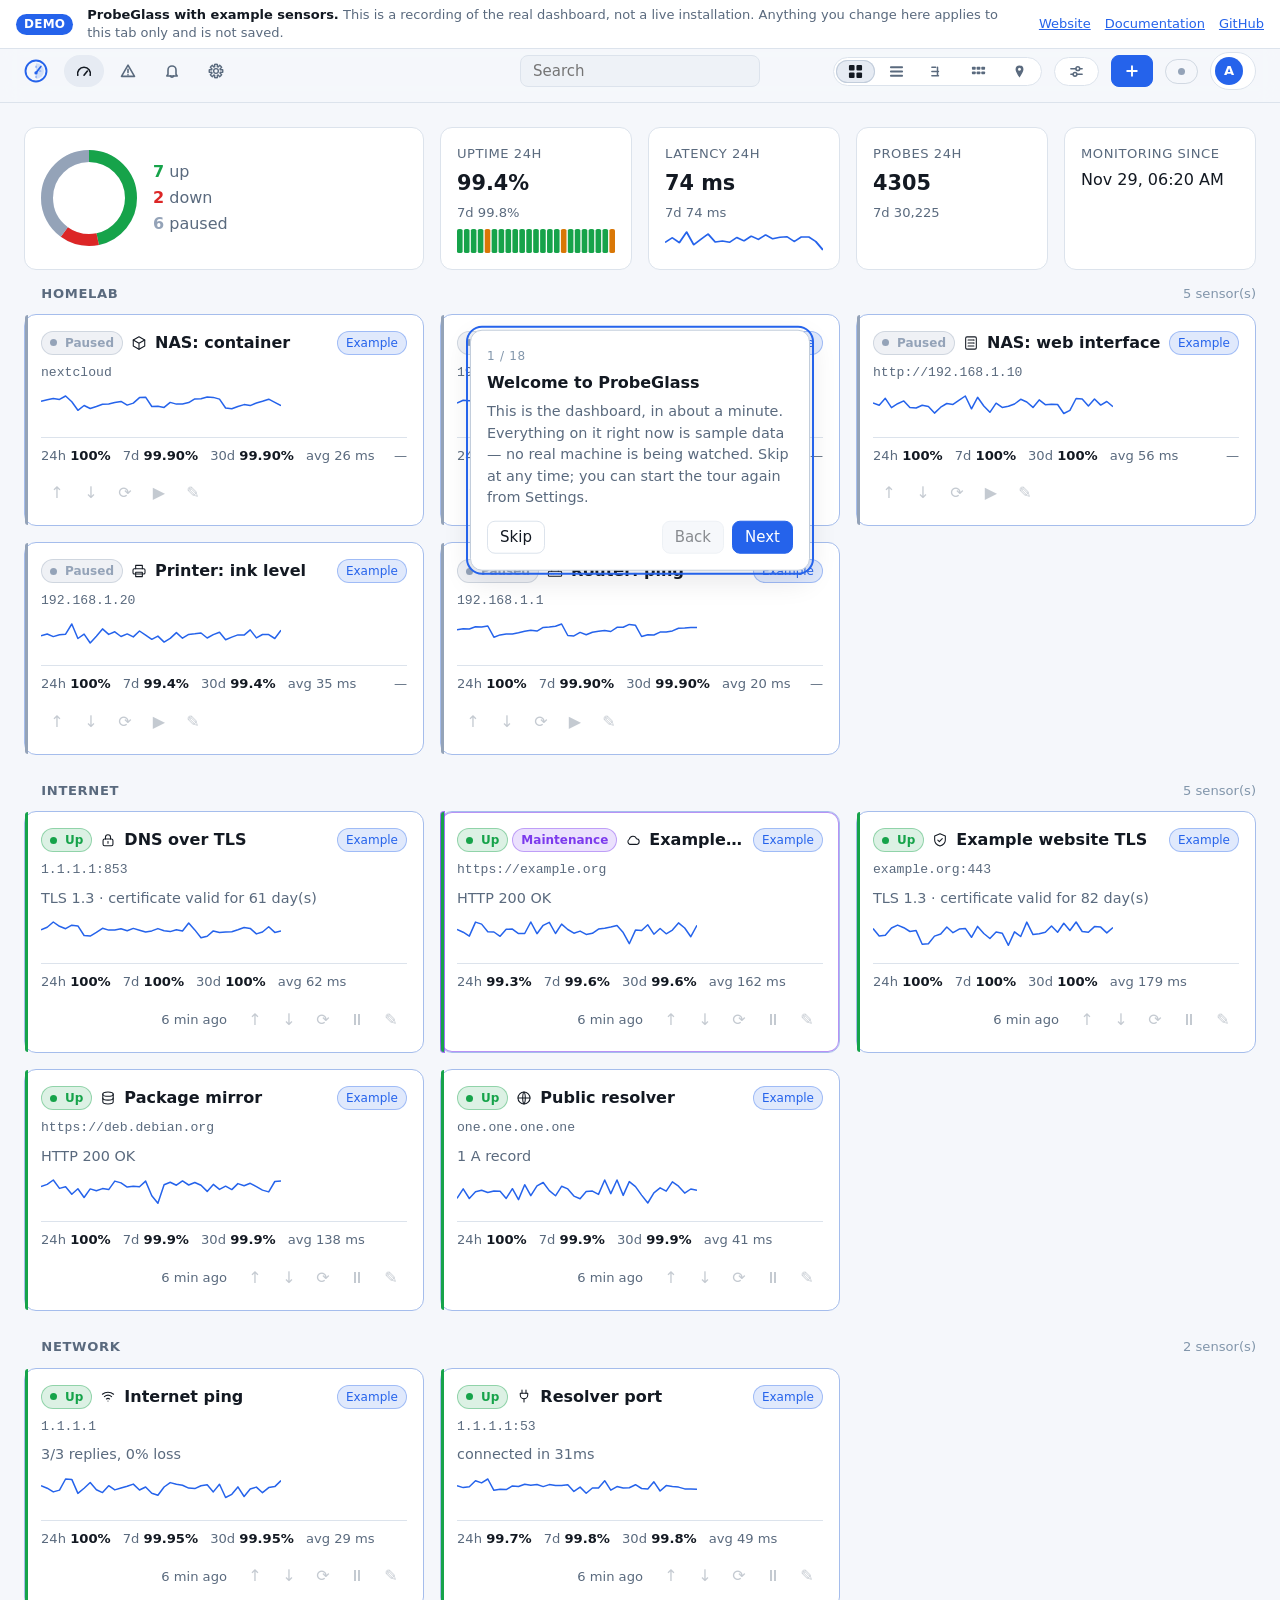
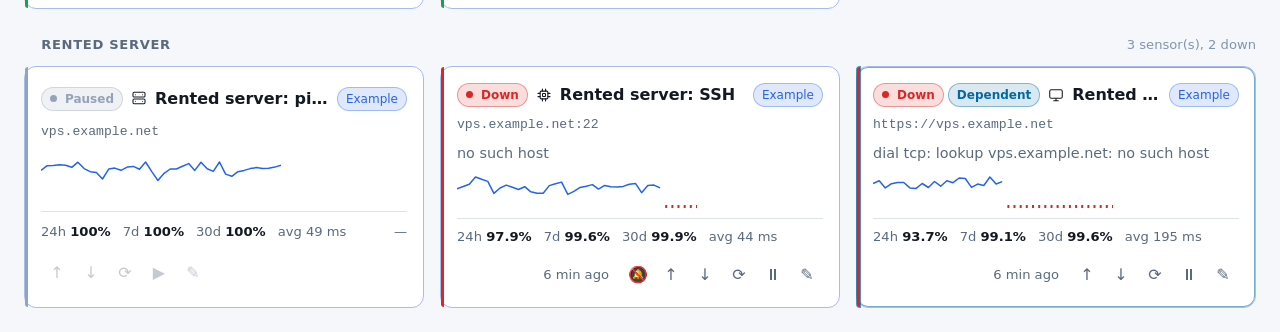
==== commit 4e9bd951: "The roadmap shows SNMP v3 and the templates The out-of-scope SNMP line no longer claims v3 is missin" ====
--- a/site/demo/index.html
+++ b/site/demo/index.html
@@ -447,6 +447,31 @@
   </form>
 </dialog>
 
+<!-- ------------------------------------------------------------ sensor catalogue -->
+<!-- The type field opens this instead of a corner panel. It is the whole list of
+     sensors — grouped and searchable — plus the device templates, which add a
+     set of sensors for one box at once. A template is a starting point: every
+     check it proposes is a checkbox, and every sensor it creates is an ordinary
+     one that can be edited afterwards. -->
+<dialog id="modal-catalog" class="sheet" aria-labelledby="catalog-title">
+  <div class="sheet-head">
+    <h2 id="catalog-title" data-i18n="catalog.title">Sensor catalogue</h2>
+    <button class="icon-btn" type="button" data-close data-i18n-aria="common.close" aria-label="Close">&times;</button>
+  </div>
+  <div class="catalog-tabs" role="tablist" data-i18n-aria="catalog.title">
+    <button type="button" class="chip chip-choice" role="tab" data-catalog-tab="sensors"
+            aria-selected="true" data-i18n="catalog.sensors"></button>
+    <button type="button" class="chip chip-choice" role="tab" data-catalog-tab="templates"
+            aria-selected="false" data-i18n="catalog.templates"></button>
+  </div>
+  <div class="sheet-body" id="catalog-body"></div>
+  <p id="catalog-error" class="form-error" role="alert"></p>
+  <div class="sheet-foot">
+    <button class="btn" type="button" id="catalog-cancel" data-close data-i18n="common.cancel">Cancel</button>
+    <button class="btn btn-primary" type="button" id="catalog-add" hidden></button>
+  </div>
+</dialog>
+
 <!-- --------------------------------------------------------- widget picker -->
 <!-- What else there is to put in the header. It is a window of its own rather
      than dashed tiles inside the strip: the strip is what the dashboard looks
--- a/site/demo/assets/style.css
+++ b/site/demo/assets/style.css
@@ -86,11 +86,56 @@
   --map-district-name: #94a8c0;
   --map-water: #2b4257;
 
+  /* ------------------------------------------------------------- measurements
+   *
+   * Two scales, and nothing outside them.
+   *
+   * "The spacing is uneven" is what somebody says when every rule has been given
+   * the number that looked right in that one place — this file had fifteen
+   * distinct font sizes and eighteen distinct paddings, so two things that are
+   * the same kind of thing were never quite the same size. A scale is what stops
+   * that: there are six steps, a value is one of them, and a new rule picks the
+   * step that matches what it is rather than the one that looks good on its own.
+   *
+   * The steps are 4px apart up to 16 and coarser above, which is what a 4px grid
+   * costs: 4, 8, 12, 16, 24, 32 — and one step below it, 2px, for the places where
+   * two things have to be a hair apart rather than a gap apart: the vertical
+   * padding of a tag, the space between the rows of a small list. Two pixels is
+   * not a gap and does not pretend to be one; it is on the scale because a rule
+   * that invented its own 3px would be the beginning of the same mess.
+   *
+   * The type scale is five steps for the same reason. --text-1 is a heading,
+   * --text-2 the name of a thing, --text-3 running text, --text-4 the second
+   * sentence about it, --text-5 the label above a field. */
+  --sp-0: 2px;
+  --sp-1: 4px;
+  --sp-2: 8px;
+  --sp-3: 12px;
+  --sp-4: 16px;
+  --sp-5: 24px;
+  --sp-6: 32px;
+
+  --text-0: 2rem;      /* a display figure: the clock face in the header */
+  --text-1: 1.3rem;    /* a page or a dialog title */
+  --text-2: 1rem;      /* the name of a thing: a card, a row, a heading */
+  --text-3: 0.9rem;    /* running text, controls, table cells */
+  --text-4: 0.82rem;   /* the second sentence: hints, counts, timestamps */
+  --text-5: 0.75rem;   /* the label above a field, a tag, a badge */
+
   --radius: 12px;
   --radius-sm: 8px;
-  --pad: 16px;
-  --pad-sm: 12px;
-  --gap: 16px;
+  --radius-xs: 6px;
+
+  /* One height for everything that is pressed or typed into, so that a button
+     beside an input inside a row is the same box as the field next to it. */
+  --ctl-h: 32px;
+  --ctl-h-sm: 26px;
+
+  /* The three older names, kept because most of this file still says them and
+     they mean exactly these steps. */
+  --pad: var(--sp-4);
+  --pad-sm: var(--sp-3);
+  --gap: var(--sp-4);
   --font: ui-sans-serif, system-ui, -apple-system, "Segoe UI", Roboto,
     "Helvetica Neue", Arial, sans-serif;
   --mono: ui-monospace, SFMono-Regular, "SF Mono", Menlo, Consolas, monospace;
@@ -217,10 +262,13 @@
 :root[data-theme='light'][data-accent='slate'] { --accent: #475569; --accent-ink: #ffffff; }
 
 :root[data-density='compact'] {
-  --pad: 12px;
-  --pad-sm: 8px;
-  --gap: 10px;
-  --radius: 10px;
+  /* Compact is the same scale one step tighter rather than a second set of
+     numbers: the steps are the ones above, moved down where there is one to move
+     to. Nothing here is a value the scale does not have. */
+  --pad: var(--sp-3);
+  --pad-sm: var(--sp-2);
+  --gap: var(--sp-3);
+  --radius: var(--radius-sm);
 }
 
 /* ------------------------------------------------------------------- reset */
@@ -249,14 +297,14 @@
 }
 
 h1, h2, h3 { margin: 0; font-weight: 600; line-height: 1.25; }
-h1 { font-size: 1.35rem; }
-h2 { font-size: 1.05rem; }
-h3 { font-size: 0.95rem; }
+h1 { font-size: var(--text-1); }
+h2 { font-size: var(--text-2); }
+h3 { font-size: var(--text-2); }
 p { margin: 0; }
 a { color: var(--accent); }
 
 .muted { color: var(--text-dim); }
-.small { font-size: 0.85rem; }
+.small { font-size: var(--text-3); }
 .num { text-align: right; font-variant-numeric: tabular-nums; }
 
 :focus-visible {
@@ -275,7 +323,7 @@
   display: grid;
   place-content: center;
   justify-items: center;
-  gap: 14px;
+  gap: var(--sp-4);
   min-height: 100vh;
   color: var(--text-dim);
 }
@@ -284,9 +332,9 @@
 .boot-error {
   display: grid;
   justify-items: start;
-  gap: 12px;
+  gap: var(--sp-3);
   max-width: 46rem;
-  padding: 24px;
+  padding: var(--sp-5);
   border: 1px solid var(--border);
   border-radius: 12px;
   background: var(--surface);
@@ -296,7 +344,7 @@
 
 .boot-error h2 {
   margin: 0;
-  font-size: 1.1rem;
+  font-size: var(--text-1);
 }
 
 .boot-error p {
@@ -309,11 +357,11 @@
   max-height: 12rem;
   margin: 0;
   overflow: auto;
-  padding: 10px 12px;
+  padding: var(--sp-3) var(--sp-3);
   border-radius: 8px;
   background: var(--bg);
   color: var(--text-dim);
-  font-size: 0.8rem;
+  font-size: var(--text-4);
   white-space: pre-wrap;
   word-break: break-word;
 }
@@ -333,14 +381,14 @@
   display: grid;
   place-items: center;
   min-height: 100vh;
-  padding: 20px;
+  padding: var(--sp-5);
 }
 
 .auth-card {
   width: min(400px, 100%);
   display: grid;
-  gap: 14px;
-  padding: 28px;
+  gap: var(--sp-4);
+  padding: var(--sp-6);
   background: var(--surface);
   border: 1px solid var(--border);
   border-radius: var(--radius);
@@ -350,12 +398,12 @@
 .brand {
   display: flex;
   align-items: center;
-  gap: 10px;
+  gap: var(--sp-3);
   font-weight: 650;
   letter-spacing: -0.01em;
 }
 
-.brand-lg { font-size: 1.15rem; }
+.brand-lg { font-size: var(--text-1); }
 
 /* ------------------------------------------------------------------ topbar */
 
@@ -380,22 +428,22 @@
   display: grid;
   grid-template-columns: 1fr 240px 1fr;
   align-items: center;
-  gap: 18px;
-  padding: 10px 20px;
+  gap: var(--sp-4);
+  padding: var(--sp-3) var(--sp-5);
   background: color-mix(in srgb, var(--bg) 88%, transparent);
   backdrop-filter: blur(10px);
   border-bottom: 1px solid var(--border);
 }
 
-.topbar-side { display: flex; align-items: center; gap: 18px; min-width: 0; }
-
-.tabs { display: flex; gap: 4px; }
+.topbar-side { display: flex; align-items: center; gap: var(--sp-4); min-width: 0; }
+
+.tabs { display: flex; gap: var(--sp-1); }
 
 .tab {
   display: flex;
   align-items: center;
-  gap: 6px;
-  padding: 7px 13px;
+  gap: var(--sp-2);
+  padding: var(--sp-2) var(--sp-3);
   border: 0;
   border-radius: 999px;
   background: transparent;
@@ -417,7 +465,7 @@
    Wrapping them inside their own column costs a taller bar instead, which is a
    visible nuisance rather than a silent one. The two breakpoints below are meant to
    keep it from ever coming to that. */
-.topbar-actions { justify-content: flex-end; gap: 10px; flex-wrap: wrap; }
+.topbar-actions { justify-content: flex-end; gap: var(--sp-3); flex-wrap: wrap; }
 
 /* The row of working controls, and the two things that can stand in for it.
    At every width above 1133 the row is the row: `.topbar-extra` is a plain flex
@@ -428,7 +476,7 @@
    Nesting them in a container is what makes the row and the panel two layouts of
    one set, and a wider gap here would be a wider row than the bar had before —
    which at 1600px is the difference between one line and two. */
-.topbar-extra { display: flex; align-items: center; gap: 10px; min-width: 0; }
+.topbar-extra { display: flex; align-items: center; gap: var(--sp-3); min-width: 0; }
 
 /* The two icon buttons the bar keeps in its row: the ⋮ and, below the width where
    the search field leaves the bar, the magnifier that brings the field back. The
@@ -464,14 +512,14 @@
 .live-chip {
   display: inline-flex;
   align-items: center;
-  gap: 7px;
-  padding: 6px 11px;
+  gap: var(--sp-2);
+  padding: var(--sp-2) var(--sp-3);
   border: 1px solid var(--border);
   border-radius: 999px;
   background: transparent;
   color: var(--text-dim);
   font: inherit;
-  font-size: 13px;
+  font-size: var(--text-4);
   font-weight: 500;
   cursor: pointer;
 }
@@ -549,8 +597,8 @@
      also broke inside itself — three rows at 600, four at 440. `nowrap` here is
      the whole point: the row cannot come apart, because there is nothing left in
      it that is wider than the space it has. */
-  .topbar { display: flex; flex-wrap: nowrap; gap: 10px; }
-  .topbar-side { flex: 0 1 auto; flex-wrap: nowrap; gap: 10px; min-width: 0; }
+  .topbar { display: flex; flex-wrap: nowrap; gap: var(--sp-3); }
+  .topbar-side { flex: 0 1 auto; flex-wrap: nowrap; gap: var(--sp-3); min-width: 0; }
   .topbar-actions { flex: 0 0 auto; }
   .brand { flex: none; }
   .tabs { overflow-x: auto; }
@@ -573,11 +621,11 @@
     display: flex;
     flex-direction: column;
     align-items: stretch;
-    gap: 2px;
+    gap: var(--sp-0);
     position: absolute;
     z-index: 30;
     top: calc(100% - 4px);
-    right: 10px;
+    right: var(--sp-3);
     min-width: 236px;
     max-width: calc(100vw - 20px);
     /* It is anchored under the bar and cannot go above it, so on a short window —
@@ -585,7 +633,7 @@
        last rows with it. */
     max-height: calc(100vh - 76px);
     overflow-y: auto;
-    padding: 8px;
+    padding: var(--sp-2);
     border: 1px solid var(--border-strong);
     border-radius: var(--radius);
     background: var(--surface-2);
@@ -607,10 +655,10 @@
   .topbar.menu-open .topbar-extra .seg-btn {
     width: 100%;
     justify-content: flex-start;
-    gap: 10px;
-    padding: 9px 11px;
+    gap: var(--sp-3);
+    padding: var(--sp-2) var(--sp-3);
     border-radius: var(--radius-sm);
-    font-size: 0.9rem;
+    font-size: var(--text-3);
   }
   .topbar.menu-open .topbar-extra .seg-btn[aria-pressed='true'] {
     background: var(--surface-3);
@@ -629,14 +677,14 @@
   .topbar.menu-open .topbar-extra .live-chip {
     width: 100%;
     justify-content: flex-start;
-    gap: 10px;
-    margin-top: 6px;
-    padding: 9px 11px;
+    gap: var(--sp-3);
+    margin-top: var(--sp-2);
+    padding: var(--sp-2) var(--sp-3);
     border: 0;
     border-radius: var(--radius-sm);
     background: transparent;
     color: var(--text);
-    font-size: 0.9rem;
+    font-size: var(--text-3);
   }
   .topbar.menu-open .topbar-extra #new-sensor:hover,
   .topbar.menu-open .topbar-extra .live-chip:hover { background: var(--surface-3); }
@@ -657,7 +705,7 @@
    field lands exactly where the bar's contents were and the bar's own padding stays
    around it. */
 @media (max-width: 619px) {
-  .topbar { padding: 10px 12px; }
+  .topbar { padding: var(--sp-3) var(--sp-3); }
   .search { display: none; }
   .topbar.search-open .topbar-side,
   .topbar.search-open .topbar-actions { display: none; }
@@ -681,7 +729,7 @@
    the 24 either side of them, which is 342 of 375. Above 380 there is room for the
    wider tab — 374 of 380 is the arithmetic — so the room goes to the tab. */
 @media (max-width: 379px) {
-  .tab { padding: 7px 9px; }
+  .tab { padding: var(--sp-2) var(--sp-2); }
 }
 
 /* And in the last stretch the mark goes with it. The four tabs and the two icon
@@ -698,7 +746,7 @@
 
 .search input {
   width: 100%;
-  padding: 7px 11px;
+  padding: var(--sp-2) var(--sp-3);
   border: 1px solid var(--border);
   border-radius: var(--radius-sm);
   background: var(--surface);
@@ -720,18 +768,18 @@
   max-height: min(60vh, 520px);
   overflow-y: auto;
   z-index: 30;
-  padding: 6px;
+  padding: var(--sp-2);
   border: 1px solid var(--border);
   border-radius: var(--radius);
   background: var(--surface);
   box-shadow: 0 18px 40px color-mix(in srgb, #000 25%, transparent);
 }
 
-.search-group + .search-group { margin-top: 4px; padding-top: 4px; border-top: 1px solid var(--border); }
+.search-group + .search-group { margin-top: var(--sp-1); padding-top: var(--sp-1); border-top: 1px solid var(--border); }
 
 .search-group-head {
-  margin: 4px 8px 2px;
-  font-size: 0.72rem;
+  margin: var(--sp-1) var(--sp-2) var(--sp-0);
+  font-size: var(--text-5);
   font-weight: 650;
   letter-spacing: 0.06em;
   text-transform: uppercase;
@@ -742,9 +790,9 @@
   display: flex;
   align-items: center;
   justify-content: space-between;
-  gap: 10px;
+  gap: var(--sp-3);
   width: 100%;
-  padding: 7px 9px;
+  padding: var(--sp-2) var(--sp-2);
   border: 0;
   border-radius: var(--radius-sm);
   background: transparent;
@@ -759,18 +807,18 @@
 .search-hit-main { display: flex; flex-direction: column; min-width: 0; }
 
 .search-hit-title { overflow: hidden; text-overflow: ellipsis; white-space: nowrap; }
-.search-hit-sub { font-size: 0.82rem; overflow: hidden; text-overflow: ellipsis; white-space: nowrap; }
-
-.search-hit-side { display: flex; align-items: center; gap: 8px; flex: none; }
-
-.search-note { margin: 8px; color: var(--text-dim); font-size: 0.88rem; }
+.search-hit-sub { font-size: var(--text-4); overflow: hidden; text-overflow: ellipsis; white-space: nowrap; }
+
+.search-hit-side { display: flex; align-items: center; gap: var(--sp-2); flex: none; }
+
+.search-note { margin: var(--sp-2); color: var(--text-dim); font-size: var(--text-3); }
 
 .pill.st-muted { color: var(--text-dim); background: var(--surface-2); }
 
-main { padding: 20px; max-width: 1500px; margin: 0 auto; }
-.view { display: grid; gap: 18px; }
-
-.view-head { display: flex; align-items: center; justify-content: space-between; gap: 12px; }
+main { padding: var(--sp-5); max-width: 1500px; margin: 0 auto; }
+.view { display: grid; gap: var(--sp-4); }
+
+.view-head { display: flex; align-items: center; justify-content: space-between; gap: var(--sp-3); }
 
 /* A view head that carries a filter line under its title. Wrapping is what puts
    the line on its own row: the bar asks for the whole width, so it cannot share
@@ -780,7 +828,7 @@
 .filter-bar {
   display: flex;
   align-items: center;
-  gap: 8px;
+  gap: var(--sp-2);
   flex: 1 1 100%;
   flex-wrap: wrap;
 }
@@ -795,8 +843,8 @@
   flex: 1 1 150px;
   min-width: 0;
   max-width: 260px;
-  padding: 5px 10px;
-  font-size: 0.82rem;
+  padding: var(--sp-1) var(--sp-3);
+  font-size: var(--text-4);
 }
 
 .filter-bar > input[type='search'] { flex-basis: 190px; }
@@ -870,62 +918,62 @@
 .summary-card {
   display: flex;
   align-items: center;
-  gap: 18px;
+  gap: var(--sp-4);
   padding: var(--pad);
 }
 
 .summary-ring { flex: 0 0 auto; }
-.summary-counts { list-style: none; margin: 0; padding: 0; display: grid; gap: 3px; }
-.summary-counts .count { color: var(--text-dim); font-size: 0.95rem; }
+.summary-counts { list-style: none; margin: 0; padding: 0; display: grid; gap: var(--sp-0); }
+.summary-counts .count { color: var(--text-dim); font-size: var(--text-2); }
 .summary-counts .count-n { color: var(--text); font-weight: 650; font-variant-numeric: tabular-nums; }
 .count.s-ok .count-n { color: var(--ok); }
 .count.s-crit .count-n { color: var(--crit); }
 .count.s-warn .count-n { color: var(--warn); }
 .count.s-paused .count-n { color: var(--paused); }
 
-.stat { display: grid; align-content: center; gap: 4px; padding: var(--pad); }
-.stat-label { color: var(--text-dim); font-size: 0.82rem; text-transform: uppercase; letter-spacing: 0.04em; }
-.stat-value { font-size: 1.5rem; font-weight: 600; font-variant-numeric: tabular-nums; }
-.stat-value.small { font-size: 0.95rem; font-weight: 500; }
+.stat { display: grid; align-content: center; gap: var(--sp-1); padding: var(--pad); }
+.stat-label { color: var(--text-dim); font-size: var(--text-4); text-transform: uppercase; letter-spacing: 0.04em; }
+.stat-value { font-size: var(--text-1); font-weight: 600; font-variant-numeric: tabular-nums; }
+.stat-value.small { font-size: var(--text-2); font-weight: 500; }
 
 /* The two things under the number: what it usually is, and which way it has been
    going. The comparison is quieter than the number — it is the context for the
    figure, not a second figure — and the curve is as wide as the tile, because a
    shape is the one thing here that is worth all the width it can get. */
-.stat-sub { font-size: 0.8rem; }
-.stat-spark { display: block; margin-top: 2px; }
+.stat-sub { font-size: var(--text-4); }
+.stat-spark { display: block; margin-top: var(--sp-0); }
 .stat-spark svg { display: block; width: 100%; height: 24px; }
 
 /* The tiles that are not a figure: a list, a clock, a map, a row of buttons. */
 .widget-card {
   display: grid;
   align-content: start;
-  gap: 9px;
+  gap: var(--sp-2);
   padding: var(--pad);
 }
 
 .widget-head {
   margin: 0;
   color: var(--text-dim);
-  font-size: 0.8rem;
+  font-size: var(--text-4);
   text-transform: uppercase;
   letter-spacing: 0.04em;
 }
 
-.widget-list { list-style: none; margin: 0; padding: 0; display: grid; gap: 2px; }
+.widget-list { list-style: none; margin: 0; padding: 0; display: grid; gap: var(--sp-0); }
 
 .widget-row {
   display: flex;
   align-items: baseline;
-  gap: 10px;
+  gap: var(--sp-3);
   width: 100%;
-  padding: 4px 6px;
+  padding: var(--sp-1) var(--sp-2);
   border: 1px solid transparent;
   border-radius: var(--radius-sm);
   background: none;
   color: inherit;
   font: inherit;
-  font-size: 0.9rem;
+  font-size: var(--text-3);
   text-align: left;
 }
 
@@ -933,17 +981,17 @@
 button.widget-row:hover { background: var(--surface-2); }
 .widget-row-main { display: grid; min-width: 0; flex: 1; }
 .widget-row-title { overflow: hidden; text-overflow: ellipsis; white-space: nowrap; }
-.widget-row-sub { font-size: 0.8rem; overflow: hidden; text-overflow: ellipsis; white-space: nowrap; }
+.widget-row-sub { font-size: var(--text-4); overflow: hidden; text-overflow: ellipsis; white-space: nowrap; }
 .widget-row-side { flex: none; font-variant-numeric: tabular-nums; }
 
-.widget-clock { display: grid; align-content: center; gap: 2px; padding: var(--pad); }
-.clock-time { font-size: 2rem; font-weight: 600; font-variant-numeric: tabular-nums; line-height: 1.1; }
-.clock-date { font-size: 0.9rem; }
+.widget-clock { display: grid; align-content: center; gap: var(--sp-0); padding: var(--pad); }
+.clock-time { font-size: var(--text-0); font-weight: 600; font-variant-numeric: tabular-nums; line-height: 1.1; }
+.clock-date { font-size: var(--text-3); }
 
 /* The map in a header: a picture, not a control. Its own chrome is hidden here
    rather than in map.js, because map.js draws the full view, where all of it is
    wanted. */
-.widget-map-card { gap: 8px; }
+.widget-map-card { gap: var(--sp-2); }
 .widget-map { position: relative; height: 150px; border-radius: var(--radius-sm); overflow: hidden; }
 .widget-map .map-controls,
 .widget-map .map-legend,
@@ -954,25 +1002,25 @@
 .widget-map-card .map-unplaced { display: none; }
 .widget-map canvas { pointer-events: none; }
 
-.widget-links { display: flex; flex-wrap: wrap; gap: 6px; }
+.widget-links { display: flex; flex-wrap: wrap; gap: var(--sp-2); }
 
 .widget-empty { margin: 0; padding: var(--pad); }
 
 /* The same list as a checklist, on the settings page: the name spelled out, a
    box to switch it on, two arrows to move it. The arrows keep their place when
    they are disabled, so the rows do not jump as widgets come and go. */
-.widget-picks { list-style: none; margin: 0; padding: 0; display: grid; gap: 2px; }
+.widget-picks { list-style: none; margin: 0; padding: 0; display: grid; gap: var(--sp-0); }
 
 .widget-pick {
   display: flex;
   align-items: center;
-  gap: 6px;
-  padding: 3px 6px;
+  gap: var(--sp-2);
+  padding: var(--sp-0) var(--sp-2);
   border-radius: var(--radius-sm);
 }
 
 .widget-pick:hover { background: var(--surface-2); }
-.widget-pick-label { display: flex; align-items: center; gap: 9px; flex: 1; min-width: 0; cursor: pointer; font-size: 0.9rem; }
+.widget-pick-label { display: flex; align-items: center; gap: var(--sp-2); flex: 1; min-width: 0; cursor: pointer; font-size: var(--text-3); }
 /* The same row in the picker window, where it is a button rather than a label:
    choosing a widget there is an action, not a switch to be ticked. It is spelled
    out as a button so it keeps the label's looks instead of the browser's. */
@@ -982,13 +1030,13 @@
   background: none;
   color: inherit;
   font: inherit;
-  font-size: 0.9rem;
+  font-size: var(--text-3);
   text-align: left;
 }
 
 .widget-pick-icon { display: inline-flex; width: 16px; height: 16px; color: var(--text-dim); }
 .widget-pick-icon svg { width: 100%; height: 100%; }
-.widget-pick .icon-btn { padding: 2px 6px; font-size: 0.75rem; }
+.widget-pick .icon-btn { padding: var(--sp-0) var(--sp-2); font-size: var(--text-5); }
 
 /* --------------------------------------------------- arranging the widgets */
 
@@ -1010,16 +1058,16 @@
 .widget-bar {
   display: flex;
   align-items: center;
-  gap: 4px;
-  padding: 2px;
+  gap: var(--sp-1);
+  padding: var(--sp-0);
   color: var(--text-dim);
-  font-size: 0.8rem;
+  font-size: var(--text-4);
 }
 
 .widget-grip { cursor: grab; letter-spacing: -1px; }
 .widget-name { overflow: hidden; text-overflow: ellipsis; white-space: nowrap; }
 .widget-bar-space { flex: 1; }
-.widget-bar .icon-btn { padding: 2px 5px; font-size: 0.75rem; }
+.widget-bar .icon-btn { padding: var(--sp-0) var(--sp-1); font-size: var(--text-5); }
 
 .widget.is-dragging { opacity: 0.6; }
 .widget.is-dragging .widget-grip { cursor: grabbing; }
@@ -1027,8 +1075,46 @@
 
 /* ------------------------------------------------------------------- cards */
 
-.groups { display: grid; gap: 22px; }
-.group-title { color: var(--text-dim); font-size: 0.85rem; text-transform: uppercase; letter-spacing: 0.06em; }
+/* The groups are a list of headings with cards under them, and the spacing has to
+   say which cards belong to which heading. The grid's own gap is the small step —
+   between a heading and its first row of cards — and the heading carries the large
+   one above it, so the distance to the next group is the sum of the two. Before
+   this, a heading sat exactly as far from its own cards as from the next group's. */
+.groups { display: grid; gap: var(--sp-3); }
+
+/* One heading for a group, whichever view draws it: the cards, the list, the tree
+   and the wall say the same thing in the same size, and only the indentation
+   differs — the tree draws its heading inside a place, so it is inset to where
+   that place's rows begin. These were three sets of numbers that nearly agreed:
+   0.85 against 0.75, --text-dim against --text-faint, .06em against .05em. Nearly
+   agreeing is what reads as sloppiness without anybody being able to say why. */
+.group-title,
+.group-label,
+.wall-head {
+  display: flex;
+  align-items: center;
+  gap: var(--sp-2);
+  color: var(--text-dim);
+  font-size: var(--text-4);
+  font-weight: 600;
+  text-transform: uppercase;
+  letter-spacing: 0.05em;
+}
+.group-title { margin: 0; }
+.groups > .group-title { margin-top: var(--sp-4); }
+/* The dashboard's headings can be dragged into an order, like the rows in
+   Settings; the line says where the heading will land. */
+#groups .group-title[draggable='true'] { cursor: grab; }
+#groups .group-title.dragging { opacity: 0.55; cursor: grabbing; }
+#groups .group-title.drag-over { box-shadow: inset 0 2px 0 var(--accent); }
+/* The grip appears when the heading is hovered: a dashboard of headings should
+   not carry a column of handles, but the thing that can be dragged should say so
+   as soon as somebody is over it. */
+#groups .group-title .drag-grip { opacity: 0; transition: opacity 0.12s; }
+#groups .group-title:hover .drag-grip { opacity: 1; }
+.groups > .group-title:first-child { margin-top: 0; }
+.group-count { margin-left: auto; color: var(--text-faint); font-weight: 400;
+  text-transform: none; letter-spacing: 0; }
 
 .cards {
   display: grid;
@@ -1040,7 +1126,12 @@
   position: relative;
   padding: var(--pad);
   display: grid;
-  gap: 8px;
+  /* One column, and it may shrink below its contents. Without the minmax the
+     implicit column sizes to max-content — the widest row, which is the head once
+     a card carries two pills beside its name — and the card's contents overflow
+     their own border instead of the name giving way with an ellipsis. */
+  grid-template-columns: minmax(0, 1fr);
+  gap: var(--sp-2);
   cursor: pointer;
   transition: border-color 0.15s, transform 0.15s;
 }
@@ -1075,59 +1166,89 @@
    row came from, not that anything is wrong with it. */
 .card.is-example { border-color: color-mix(in srgb, var(--accent) 30%, var(--border)); }
 
-.card-head { display: flex; align-items: center; gap: 9px; flex-wrap: wrap; }
-/* flex: 1 1 auto with a floor, and break-word rather than anywhere.
-   The head holds the status pill, the name and up to two badges — example data and
-   the maintenance marker — and `anywhere` let the name be squeezed to a couple of
-   characters, which broke it mid-word: "Internet gateway" came out as "Inter net
-   gate way". Wrapping the badges onto a second line costs a little height on the
-   cards that carry two; a name nobody can read costs more. */
-.card-name { font-size: 1rem; flex: 1 1 auto; min-width: 9ch; overflow-wrap: break-word; }
+/* One line, always.
+ *
+ * The head holds the status pill, the symbol, the name and up to two badges —
+ * example data and the maintenance marker — and it used to wrap: a long name with
+ * two badges put the badges on a second line, so two cards side by side were
+ * different heights and the grid went ragged. The name takes what is left and is
+ * cut off with an ellipsis when that is not enough, and it says its whole self in
+ * the tooltip. A name is the one thing on a card that is worth reading twice, so
+ * it is the thing that gets the tooltip; nothing else here needs one. */
+.card-head { display: flex; align-items: center; gap: var(--sp-2); flex-wrap: nowrap; }
+.card-name {
+  font-size: var(--text-2);
+  flex: 1 1 auto;
+  min-width: 0;
+  overflow: hidden;
+  text-overflow: ellipsis;
+  white-space: nowrap;
+}
 .card-target {
   font-family: var(--mono);
-  font-size: 0.8rem;
+  font-size: var(--text-4);
   color: var(--text-dim);
   overflow: hidden;
   text-overflow: ellipsis;
   white-space: nowrap;
 }
-.card-message { font-size: 0.85rem; color: var(--text-dim); overflow-wrap: anywhere; }
-.card-spark { margin: 2px 0; }
+.card-message { font-size: var(--text-3); color: var(--text-dim); overflow-wrap: anywhere; }
+.card-spark { margin: var(--sp-0) 0; }
+/* The footer is two lines of one kind of thing: what the numbers are, and what
+   can be done about them. The buttons are held back to a third of their strength
+   and come forward when the card is pointed at, hovered or reached by keyboard.
+   They are never hidden — a card whose buttons appear from nowhere is a card that
+   has to be learnt — and the row keeps its height either way, so nothing moves
+   under the pointer. The acknowledge button is the exception and stays at full
+   strength: it says an outage has been dealt with, which is worth seeing from
+   across the room rather than on approach. */
 .card-foot {
   display: flex;
   align-items: center;
-  gap: 10px;
+  gap: var(--sp-3);
   flex-wrap: wrap;
-  padding-top: 6px;
+  padding-top: var(--sp-2);
   border-top: 1px solid var(--border);
 }
-.card-meta { margin-left: auto; font-size: 0.8rem; }
-.card-stats { display: flex; gap: 10px; font-size: 0.78rem; color: var(--text-dim); }
+.card-meta { margin-left: auto; font-size: var(--text-4); }
+.card-stats { display: flex; gap: var(--sp-3); font-size: var(--text-4); color: var(--text-dim); }
 .card-stats b { color: var(--text); font-variant-numeric: tabular-nums; }
-.card-actions { display: flex; gap: 2px; }
+.card-actions { display: flex; gap: var(--sp-0); opacity: 0.35; transition: opacity 0.15s; }
+.card:hover .card-actions,
+.card:focus-within .card-actions,
+.card.is-down .card-actions,
+.tile:hover .card-actions,
+.tile:focus-within .card-actions,
+.tree-row:hover .card-actions,
+.tree-row:focus-within .card-actions { opacity: 1; }
+.card-actions .icon-btn.is-acked { opacity: 1; }
+@media (hover: none) {
+  /* A touch screen has no hovering, so on one the buttons are simply there. */
+  .card-actions { opacity: 1; }
+}
 
 /* -------------------------------------------------------------- list layout */
 
 .sensors-table, .incidents-table, .results-table {
   width: 100%;
   border-collapse: collapse;
-  font-size: 0.9rem;
+  font-size: var(--text-3);
 }
 
 .sensors-table th, .incidents-table th, .results-table th {
   text-align: left;
-  font-size: 0.75rem;
+  font-size: var(--text-5);
   text-transform: uppercase;
   letter-spacing: 0.05em;
   color: var(--text-dim);
   font-weight: 600;
-  padding: 8px 10px;
+  padding: var(--sp-2) var(--sp-3);
   border-bottom: 1px solid var(--border);
   white-space: nowrap;
 }
 
 .sensors-table td, .incidents-table td, .results-table td {
-  padding: 9px 10px;
+  padding: var(--sp-2) var(--sp-3);
   border-bottom: 1px solid var(--border);
   vertical-align: middle;
 }
@@ -1135,7 +1256,7 @@
 .sensors-table tbody tr, .incidents-table tbody tr { cursor: pointer; }
 .sensors-table tbody tr:hover, .incidents-table tbody tr:hover { background: var(--surface-2); }
 .cell-name { display: grid; }
-.cell-name .muted { font-family: var(--mono); font-size: 0.78rem; }
+.cell-name .muted { font-family: var(--mono); font-size: var(--text-4); }
 
 .sensors-table tr.st-down { background: color-mix(in srgb, var(--crit) 6%, transparent); }
 .sensors-table tr.st-warn { background: color-mix(in srgb, var(--warn) 6%, transparent); }
@@ -1163,13 +1284,13 @@
 .data-table {
   width: 100%;
   border-collapse: collapse;
-  font-size: 0.9rem;
+  font-size: var(--text-3);
 }
 
 .data-table th {
-  padding: 8px 12px;
+  padding: var(--sp-2) var(--sp-3);
   text-align: left;
-  font-size: 0.72rem;
+  font-size: var(--text-5);
   font-weight: 600;
   text-transform: uppercase;
   letter-spacing: 0.06em;
@@ -1179,7 +1300,7 @@
 }
 
 .data-table td {
-  padding: 9px 12px;
+  padding: var(--sp-2) var(--sp-3);
   vertical-align: middle;
   border-bottom: 1px solid var(--border);
 }
@@ -1187,8 +1308,8 @@
 /* The last row's rule would double the border the .table-wrap already draws. */
 .data-table tbody tr:last-child td { border-bottom: 0; }
 .data-table tbody tr:hover { background: var(--surface-2); }
-.data-table th:first-child, .data-table td:first-child { padding-left: 14px; }
-.data-table th:last-child, .data-table td:last-child { padding-right: 14px; }
+.data-table th:first-child, .data-table td:first-child { padding-left: var(--sp-4); }
+.data-table th:last-child, .data-table td:last-child { padding-right: var(--sp-4); }
 
 /* A count in a table is read by its column, not by its row, so the digits have
    to sit still: same width everywhere, aligned on the right edge. */
@@ -1218,21 +1339,21 @@
 }
 
 .data-table .row-actions .btn {
-  padding: 4px 9px;
-  font-size: 0.8rem;
-}
-
-.data-table .row-actions .btn + .btn { margin-left: 6px; }
+  padding: var(--sp-1) var(--sp-2);
+  font-size: var(--text-4);
+}
+
+.data-table .row-actions .btn + .btn { margin-left: var(--sp-2); }
 
 /* ------------------------------------------------------------------- pills */
 
 .pill {
   display: inline-flex;
   align-items: center;
-  gap: 6px;
-  padding: 3px 9px 3px 7px;
+  gap: var(--sp-2);
+  padding: var(--sp-0) var(--sp-2) var(--sp-0) var(--sp-2);
   border-radius: 999px;
-  font-size: 0.75rem;
+  font-size: var(--text-5);
   font-weight: 600;
   white-space: nowrap;
   color: var(--unknown);
@@ -1241,6 +1362,9 @@
 }
 
 .pill .dot { width: 7px; height: 7px; border-radius: 50%; background: currentColor; }
+/* A status pill and the badge that may follow it travel as one box, so that a row
+   laid out as a grid counts them once — see statusPill. */
+.pill-group { display: inline-flex; align-items: center; gap: var(--sp-1); min-width: 0; flex: none; }
 /* The "Example" chip. Quieter than a status pill on purpose — it is a fact about
    where the sensor came from, not a state that can change. */
 .pill.badge-example {
@@ -1262,10 +1386,10 @@
 /* ------------------------------------------------------------------ charts */
 
 .chart { display: block; max-width: 100%; }
-.chart-empty, .strip-empty { padding: 22px; text-align: center; }
+.chart-empty, .strip-empty { padding: var(--sp-5); text-align: center; }
 
 .chart .grid { stroke: var(--border); stroke-width: 1; }
-.chart .axis { fill: var(--text-faint); font-size: 10.5px; font-family: var(--font); }
+.chart .axis { fill: var(--text-faint); font-size: var(--text-5); font-family: var(--font); }
 .chart .line { fill: none; stroke: var(--accent); stroke-width: 1.8; stroke-linejoin: round; stroke-linecap: round; }
 .chart .band { fill: color-mix(in srgb, var(--accent) 20%, transparent); stroke: none; }
 .chart .dot { fill: var(--accent); }
@@ -1312,8 +1436,8 @@
 /* A short list of one-line choices does not need the width a sensor's history
    does, and a window that wide for eleven names is mostly empty. */
 .sheet-narrow { width: min(420px, calc(100vw - 32px)); }
-.sheet-note { margin: 14px 18px 0; }
-.sheet-narrow .widget-picks { padding: 10px 12px 16px; }
+.sheet-note { margin: var(--sp-4) var(--sp-4) 0; }
+.sheet-narrow .widget-picks { padding: var(--sp-3) var(--sp-3) var(--sp-4); }
 
 /* The detail sheet is focused when it opens, on purpose — see openDetail. The ring
    that :focus-visible would draw is a rounded accent rectangle around the whole
@@ -1326,29 +1450,96 @@
   top: 0;
   display: flex;
   align-items: center;
-  gap: 12px;
-  padding: 14px 18px;
+  gap: var(--sp-3);
+  padding: var(--sp-4) var(--sp-4);
   background: var(--surface);
   border-bottom: 1px solid var(--border);
   z-index: 2;
 }
 
 .sheet-head h2 { margin-right: auto; overflow-wrap: anywhere; }
-.sheet-body { padding: 18px; display: grid; gap: var(--gap); }
-.sheet-actions { padding: 12px 18px 0; }
+.sheet-body { padding: var(--sp-4); display: grid; gap: var(--gap); }
+.sheet-actions { padding: var(--sp-3) var(--sp-4) 0; }
 .sheet-foot {
   position: sticky;
   bottom: 0;
   display: flex;
-  gap: 8px;
+  gap: var(--sp-2);
   justify-content: flex-end;
-  padding: 14px 18px;
+  padding: var(--sp-4) var(--sp-4);
   background: var(--surface);
   border-top: 1px solid var(--border);
 }
 
-#detail-body { padding: 18px; display: grid; gap: 12px; }
-.detail-sub { font-family: var(--mono); font-size: 0.82rem; }
+/* The sensor catalogue: the type field's window. The tabs are buttons rather
+   than radios, so the selected one needs the accent the chip group gets from its
+   checked input. */
+#modal-catalog { overflow-y: auto; }
+.catalog-tabs {
+  display: flex;
+  gap: var(--sp-2);
+  padding: var(--sp-3) var(--sp-4) 0;
+}
+.catalog-tabs .chip-choice[aria-selected='true'] {
+  background: var(--accent);
+  border-color: var(--accent);
+  color: var(--accent-ink);
+}
+.template-grid {
+  display: grid;
+  grid-template-columns: repeat(auto-fill, minmax(250px, 1fr));
+  gap: var(--gap);
+}
+.template-card {
+  display: flex;
+  gap: var(--sp-3);
+  align-items: flex-start;
+  padding: var(--sp-3);
+  border: 1px solid var(--border);
+  border-radius: var(--radius);
+  background: var(--surface-2);
+  color: inherit;
+  text-align: left;
+  font: inherit;
+  cursor: pointer;
+}
+.template-card:hover { border-color: var(--accent); }
+.template-card .pill { margin-left: auto; white-space: nowrap; }
+.template-icon { flex: none; color: var(--text-dim); }
+.template-text { display: grid; gap: 2px; min-width: 0; }
+.template-text strong { overflow-wrap: anywhere; }
+.template-description { color: var(--text-dim); font-size: var(--text-4); }
+.template-detail-head { display: flex; gap: var(--sp-3); align-items: flex-start; }
+.template-detail-head h3 { margin: 0 0 var(--sp-1); }
+.catalog-back { justify-self: start; }
+.catalog-checks { display: grid; gap: var(--sp-2); }
+.catalog-check { display: flex; gap: var(--sp-2); align-items: center; }
+.catalog-check small { margin-left: auto; }
+.catalog-credentials { display: grid; gap: var(--gap); }
+.catalog-credentials > h3 { margin: 0; }
+
+#detail-body { padding: var(--sp-4); display: grid; gap: var(--sp-3); }
+.detail-sub { font-family: var(--mono); font-size: var(--text-4); }
+.detail-tags { display: flex; flex-wrap: wrap; gap: var(--sp-1); margin: 0; }
+.tag-chip {
+  display: inline-flex;
+  align-items: center;
+  gap: var(--sp-1);
+  padding: 2px var(--sp-2);
+  border: 1px solid var(--border);
+  border-radius: 999px;
+  background: var(--surface-2);
+  color: var(--text-dim);
+  font-size: var(--text-4);
+}
+/* A tag with a colour of its own wears it, like a group heading does. */
+.tag-chip[data-colour] {
+  border-color: color-mix(in srgb, var(--group-colour) 45%, transparent);
+  color: var(--group-colour);
+}
+/* The multi-select's checkmark: present in every row so the names stay aligned,
+   empty when the tag is not chosen. */
+.tag-check { width: 14px; flex: none; text-align: center; color: var(--accent); font-size: var(--text-4); }
 
 /* The offer to bring the open window up to date, which appears once a probe has
    landed behind it. It is a button because pressing it is what redraws the body —
@@ -1358,14 +1549,14 @@
 .detail-notice {
   display: block;
   width: calc(100% - 36px);
-  margin: 12px 18px 0;
-  padding: 8px 11px;
+  margin: var(--sp-3) var(--sp-4) 0;
+  padding: var(--sp-2) var(--sp-3);
   border: 1px solid color-mix(in srgb, var(--accent) 38%, transparent);
   border-radius: var(--radius-sm);
   background: color-mix(in srgb, var(--accent) 10%, transparent);
   color: var(--text);
   font: inherit;
-  font-size: 0.85rem;
+  font-size: var(--text-3);
   text-align: center;
   cursor: pointer;
 }
@@ -1377,17 +1568,17 @@
   gap: var(--gap);
 }
 .section-title {
-  margin-top: 8px;
+  margin-top: var(--sp-2);
   color: var(--text-dim);
-  font-size: 0.8rem;
+  font-size: var(--text-4);
   text-transform: uppercase;
   letter-spacing: 0.05em;
 }
 
 .banner {
-  padding: 9px 12px;
+  padding: var(--sp-2) var(--sp-3);
   border-radius: var(--radius-sm);
-  font-size: 0.88rem;
+  font-size: var(--text-3);
 }
 
 .banner.crit {
@@ -1396,16 +1587,16 @@
   border: 1px solid color-mix(in srgb, var(--crit) 38%, transparent);
 }
 
-.range-picker { display: flex; gap: 6px; flex-wrap: wrap; }
+.range-picker { display: flex; gap: var(--sp-2); flex-wrap: wrap; }
 
 .chip {
-  padding: 5px 11px;
+  padding: var(--sp-1) var(--sp-3);
   border: 1px solid var(--border);
   border-radius: 999px;
   background: var(--surface-2);
   color: var(--text-dim);
   font: inherit;
-  font-size: 0.82rem;
+  font-size: var(--text-4);
   cursor: pointer;
 }
 
@@ -1414,12 +1605,23 @@
 
 /* ------------------------------------------------------------------- forms */
 
-label.field { display: grid; gap: 5px; align-content: start; }
-label.field > span { font-size: 0.85rem; color: var(--text-dim); font-weight: 500; }
+label.field { display: grid; gap: var(--sp-1); align-content: start; }
+label.field > span { font-size: var(--text-3); color: var(--text-dim); font-weight: 500; }
+
+/* The sensor editor's name row: the symbol stands in the row itself, to the left of
+   the name, the way it stands beside the name on a card. The row is a div and not a
+   label because it holds a button — a label forwards its click to the first
+   labelable thing inside it, so "Name" would open the picker — and the label above
+   is tied to the input with `for` instead. */
+.field-row { display: grid; gap: var(--sp-1); align-content: start; }
+.field-row > label { font-size: var(--text-3); color: var(--text-dim); font-weight: 500; }
+.field-row-input { display: flex; align-items: center; gap: var(--sp-2); }
+.field-row-input > input { flex: 1 1 auto; min-width: 0; }
 
 input[type='text'], input[type='password'], input[type='number'], input[type='search'], select, textarea {
   width: 100%;
-  padding: 8px 10px;
+  min-height: var(--ctl-h);
+  padding: var(--sp-1) var(--sp-3);
   border: 1px solid var(--border);
   border-radius: var(--radius-sm);
   background: var(--surface-2);
@@ -1427,33 +1629,33 @@
   font: inherit;
 }
 
-textarea { font-family: var(--mono); font-size: 0.85rem; resize: vertical; }
+textarea { font-family: var(--mono); font-size: var(--text-3); resize: vertical; }
 input:disabled, select:disabled { opacity: 0.55; }
 
-.hint { color: var(--text-faint); font-size: 0.78rem; line-height: 1.4; }
+.hint { color: var(--text-faint); font-size: var(--text-4); line-height: 1.4; }
 
 .grid-2 { display: grid; grid-template-columns: repeat(auto-fit, minmax(230px, 1fr)); gap: var(--gap); }
 .grid-3 { display: grid; grid-template-columns: repeat(auto-fit, minmax(160px, 1fr)); gap: var(--gap); }
 
 /* A checkbox that is a field like any other: label.field stacks its children, which
    is right above an input box and wrong next to a tick, so this one lies flat. */
-label.field.check { display: flex; align-items: center; gap: 8px; }
+label.field.check { display: flex; align-items: center; gap: var(--sp-2); }
 label.field.check input { width: auto; }
-label.field.check > span { color: var(--text); font-size: 0.88rem; }
-
-.sensor-row { display: flex; align-items: center; gap: 8px; font-size: 0.88rem; }
+label.field.check > span { color: var(--text); font-size: var(--text-3); }
+
+.sensor-row { display: flex; align-items: center; gap: var(--sp-2); font-size: var(--text-3); }
 .sensor-row input { width: auto; }
 
 .channels-pick {
   display: grid;
-  gap: 6px;
+  gap: var(--sp-2);
   margin: 0;
   padding: var(--pad);
   border: 1px solid var(--border);
   border-radius: var(--radius-sm);
 }
 
-.channels-pick legend { padding: 0 6px; color: var(--text-dim); font-size: 0.85rem; }
+.channels-pick legend { padding: 0 var(--sp-2); color: var(--text-dim); font-size: var(--text-3); }
 
 /* The recipe under a channel type's fields. It is not a fold and not a hint: it is
    the part of the dialog that tells somebody who has never made a Telegram bot
@@ -1465,16 +1667,46 @@
   background: var(--surface-2);
   border-radius: 0 var(--radius-sm) var(--radius-sm) 0;
 }
-.channel-setup h4 { margin: 0 0 6px; font-size: 0.85rem; color: var(--text-dim); font-weight: 500; }
-.channel-setup ol { margin: 0; padding-left: 1.15em; display: grid; gap: 5px; }
-.channel-setup li { font-size: 0.82rem; line-height: 1.45; color: var(--text-dim); }
+.channel-setup h4 { margin: 0 0 var(--sp-2); font-size: var(--text-3); color: var(--text-dim); font-weight: 500; }
+.channel-setup ol { margin: 0; padding-left: 1.15em; display: grid; gap: var(--sp-1); }
+.channel-setup li { font-size: var(--text-4); line-height: 1.45; color: var(--text-dim); }
 
 .options { border: 1px solid var(--border); border-radius: var(--radius-sm); padding: var(--pad-sm); }
-.options summary { cursor: pointer; font-size: 0.88rem; color: var(--text-dim); }
+.options summary { cursor: pointer; font-size: var(--text-3); color: var(--text-dim); }
 .options > div { margin-top: var(--pad-sm); }
 
-.form-actions { display: flex; gap: 8px; align-items: end; }
-.form-error { color: var(--crit); font-size: 0.85rem; min-height: 1.1em; }
+/* A small set of choices as chips around one native radio group. The radio is
+   the control — keyboard, form reading and screen readers keep working — and the
+   chip is what it looks like. The empty choice is a chip like the others on
+   purpose: "leave it at the default" is a decision somebody makes and has to be
+   able to see, not the absence of a field. */
+.choice-field {
+  display: grid;
+  gap: var(--sp-1);
+  align-content: start;
+  min-width: 0;
+  margin: 0;
+  padding: 0;
+  border: 0;
+}
+.choice-field > legend { padding: 0; font-size: var(--text-3); color: var(--text-dim); font-weight: 500; }
+.choice-group { display: flex; flex-wrap: wrap; gap: var(--sp-1); }
+.chip-choice {
+  position: relative;
+  display: inline-flex;
+  align-items: center;
+  min-height: var(--ctl-h);
+}
+.chip-choice input { position: absolute; width: 1px; height: 1px; opacity: 0; pointer-events: none; }
+.chip-choice:has(input:checked) {
+  background: var(--accent);
+  border-color: var(--accent);
+  color: var(--accent-ink);
+}
+.chip-choice:has(input:focus-visible) { outline: 2px solid var(--accent); outline-offset: 2px; }
+
+.form-actions { display: flex; gap: var(--sp-2); align-items: end; }
+.form-error { color: var(--crit); font-size: var(--text-3); min-height: 1.1em; }
 
 /* The password form is a .grid-2 like every other pair of fields, but a button and
    an error line are not fields. Left alone, auto-fit puts the button in the next
@@ -1485,8 +1717,17 @@
 #password-form .form-actions,
 #password-form .form-error { grid-column: 1 / -1; }
 
+/* Every control is one height. A button, an input, a select and the icon buttons
+   that sit beside them in a row are all --ctl-h tall, so that a line of them lines
+   up instead of stepping up and down by the few pixels each font metric happened to
+   add. It was written as padding: 8px 14px on a button and 8px 10px in a field,
+   which is 37 pixels of box for both and looks like two different sizes anyway. */
 .btn {
-  padding: 8px 14px;
+  display: inline-flex;
+  align-items: center;
+  justify-content: center;
+  min-height: var(--ctl-h);
+  padding: var(--sp-1) var(--sp-3);
   border: 1px solid var(--border);
   border-radius: var(--radius-sm);
   background: var(--surface-2);
@@ -1511,12 +1752,12 @@
    their plain box is what every other measurement in here is taken against. The
    icon is what is left of such a button when the word goes, so it holds its size
    and refuses to shrink. */
-.btn:has(svg) { display: inline-flex; align-items: center; gap: 7px; }
+.btn:has(svg) { display: inline-flex; align-items: center; gap: var(--sp-2); }
 .btn svg { width: 16px; height: 16px; flex: none; }
 
 .icon-btn {
-  width: 30px;
-  height: 30px;
+  width: var(--ctl-h);
+  height: var(--ctl-h);
   display: inline-grid;
   place-items: center;
   border: 1px solid transparent;
@@ -1524,7 +1765,7 @@
   background: transparent;
   color: var(--text-dim);
   font: inherit;
-  font-size: 0.95rem;
+  font-size: var(--text-2);
   line-height: 1;
   cursor: pointer;
 }
@@ -1532,7 +1773,7 @@
 .icon-btn:hover { background: var(--surface-2); color: var(--text); border-color: var(--border); }
 .icon-btn:disabled { opacity: 0.35; cursor: not-allowed; }
 
-.switch { display: flex; align-items: center; gap: 7px; font-size: 0.88rem; color: var(--text-dim); }
+.switch { display: flex; align-items: center; gap: var(--sp-2); font-size: var(--text-3); color: var(--text-dim); }
 .switch input { width: auto; }
 
 /* ------------------------------------------------------------------ panels */
@@ -1551,9 +1792,9 @@
    rather than wrapping, so that it is the same height at every width. */
 .settings-tabs {
   display: flex;
-  gap: 6px;
+  gap: var(--sp-2);
   overflow-x: auto;
-  padding: 5px;
+  padding: var(--sp-1);
   border: 1px solid var(--border);
   border-radius: var(--radius);
   background: var(--surface);
@@ -1562,15 +1803,15 @@
 .tab-btn {
   display: flex;
   align-items: center;
-  gap: 7px;
+  gap: var(--sp-2);
   flex: none;
-  padding: 6px 12px;
+  padding: var(--sp-2) var(--sp-3);
   border: 0;
   border-radius: 999px;
   background: transparent;
   color: var(--text-dim);
   font: inherit;
-  font-size: 0.88rem;
+  font-size: var(--text-3);
   cursor: pointer;
   white-space: nowrap;
 }
@@ -1583,35 +1824,35 @@
    in, so there is no second copy of it to drift. */
 .tab-btn[aria-selected='true'] { background: var(--surface-3); color: var(--text); }
 
-.panel { padding: var(--pad) calc(var(--pad) + 2px); display: grid; gap: 14px; }
+.panel { padding: var(--pad) calc(var(--pad) + 2px); display: grid; gap: var(--sp-4); }
 /* A panel's heading is now a title rather than a label. It used to be 0.8rem of
    uppercase grey — the same treatment .section-title gets for the headings inside
    a panel — which made it read as one more line of the panel instead of as the
    thing that opens it. It is one size up and in the text colour; the headings
    inside a panel stay where they were, so the two levels are told apart by weight
    now and not by both being small and grey. */
-.panel h2 { color: var(--text); font-size: 0.95rem; font-weight: 600; letter-spacing: 0; }
+.panel h2 { color: var(--text); font-size: var(--text-2); font-weight: 600; letter-spacing: 0; }
 
 /* The heading and the sentence that says what the panel is for, held together.
    Without the wrapper the panel's own 14px gap would stand between them, and a
    hint that far from its heading reads as the first line of the panel's content
    rather than as part of its title. */
-.panel-head { display: grid; gap: 4px; }
-.panel-hint { margin: 0; color: var(--text-dim); font-size: 0.85rem; }
-
-.kv { display: grid; grid-template-columns: max-content 1fr; gap: 6px 18px; margin: 0; font-size: 0.9rem; }
+.panel-head { display: grid; gap: var(--sp-1); }
+.panel-hint { margin: 0; color: var(--text-dim); font-size: var(--text-3); }
+
+.kv { display: grid; grid-template-columns: max-content 1fr; gap: var(--sp-2) var(--sp-4); margin: 0; font-size: var(--text-3); }
 .kv dt { color: var(--text-dim); }
-.kv dd { margin: 0; font-family: var(--mono); font-size: 0.85rem; overflow-wrap: anywhere; }
-
-.key-row { display: flex; align-items: center; gap: 8px; flex-wrap: wrap; }
+.kv dd { margin: 0; font-family: var(--mono); font-size: var(--text-3); overflow-wrap: anywhere; }
+
+.key-row { display: flex; align-items: center; gap: var(--sp-2); flex-wrap: wrap; }
 .key-row code {
   flex: 1 1 260px;
-  padding: 9px 11px;
+  padding: var(--sp-2) var(--sp-3);
   background: var(--surface-2);
   border: 1px solid var(--border);
   border-radius: var(--radius-sm);
   font-family: var(--mono);
-  font-size: 0.85rem;
+  font-size: var(--text-3);
   overflow-wrap: anywhere;
 }
 
@@ -1625,23 +1866,73 @@
    here, only something to read and something to click. */
 .settings-footer {
   display: grid;
-  gap: 8px;
+  gap: var(--sp-2);
   padding-top: var(--pad);
   border-top: 1px solid var(--border);
 }
 
-.settings-links { display: flex; flex-wrap: wrap; gap: 6px 20px; }
+.settings-links { display: flex; flex-wrap: wrap; gap: var(--sp-2) var(--sp-5); }
 
 /* Dimmed until it is pointed at, the way the rest of this page treats anything
    that is not the thing being worked on. The underline is the border rather than
    text-decoration so that it sits clear of the descenders at this size. */
 .settings-links a {
   color: var(--text-dim);
-  font-size: 0.85rem;
+  font-size: var(--text-3);
   text-decoration: none;
   border-bottom: 1px solid var(--border);
 }
 .settings-links a:hover { color: var(--text); border-bottom-color: currentColor; }
+
+/* ------------------------------------------------------- empty and loading */
+
+/* An empty state, and the line that stands in its place while something loads.
+ *
+ * Three of these blocks were already in the page — no sensors, no channels, no
+ * incidents — and not one of them had a rule: a heading, a sentence and sometimes
+ * a button, stacked at the top of a page that was otherwise blank. An empty view
+ * that looks like a mistake is read as one, which is why this is a box with an
+ * edge: it says the area is empty because there is nothing in it, and the sentence
+ * in it says what would put something there. */
+.empty {
+  display: grid;
+  justify-items: center;
+  gap: var(--sp-3);
+  padding: var(--sp-6) var(--sp-4);
+  border: 1px solid var(--border);
+  border-radius: var(--radius);
+  background: var(--surface);
+  text-align: center;
+  /* A full-width sentence is a hard line to read and an empty state is one
+     sentence, so the box is as wide as a comfortable line of text and no wider. */
+  max-width: 720px;
+  margin-inline: auto;
+}
+.empty h2 { font-size: var(--text-2); font-weight: 600; }
+.empty p { max-width: 54ch; color: var(--text-dim); font-size: var(--text-4); line-height: 1.5; }
+.empty .btn { margin-top: var(--sp-1); }
+
+/* The same box inside a panel, a dialog or a grid cell: it stands among other
+   panels there, so it is framed like one and does not need the room a whole page
+   affords. It is also what a table shows when it has no rows. */
+.empty-inline {
+  padding: var(--sp-5) var(--sp-4);
+  background: var(--surface-2);
+}
+.empty-inline h2 { font-size: var(--text-3); }
+
+/* Where the thing will be, in the shape it will have: the same box, the same
+   padding, one quiet line in the middle, so that nothing jumps when the answer
+   arrives. Nothing spins: a spinner on a panel that answers in 200 ms is a
+   flicker, and on one that takes two seconds it says less than the word does. */
+.loading {
+  display: grid;
+  place-items: center;
+  padding: var(--sp-6) var(--sp-4);
+  color: var(--text-faint);
+  font-size: var(--text-4);
+}
+.loading-inline { padding: var(--sp-5) var(--sp-4); }
 
 /* ------------------------------------------------------------------ toasts */
 
@@ -1651,18 +1942,29 @@
   bottom: 18px;
   z-index: 60;
   display: grid;
-  gap: 8px;
+  gap: var(--sp-2);
   max-width: min(380px, calc(100vw - 36px));
 }
 
+/* Inside a dialog the toasts stand above its footer.
+ *
+ * The footer is where Save lives, and a toast in the ordinary corner sits directly
+ * on top of it: uploading an icon and pressing Save three seconds later did
+ * nothing, and the toast then faded as though the click had never happened. The
+ * footer is a button tall plus its padding; this clears it and leaves the toast
+ * where the person who pressed Test is already looking. */
+.sheet .toasts {
+  bottom: calc(var(--ctl-h) + var(--sp-6) + var(--sp-2));
+}
+
 .toast {
-  padding: 11px 14px;
+  padding: var(--sp-3) var(--sp-4);
   border: 1px solid var(--border);
   border-left: 3px solid var(--accent);
   border-radius: var(--radius-sm);
   background: var(--surface);
   box-shadow: var(--shadow);
-  font-size: 0.88rem;
+  font-size: var(--text-3);
   overflow-wrap: anywhere;
 }
 
@@ -1690,7 +1992,7 @@
   border-radius: 50%;
   background: var(--surface-2);
   color: var(--text-dim);
-  font: 600 10px/1 var(--font);
+  font: 600 var(--text-5)/1 var(--font);
   cursor: help;
   vertical-align: middle;
 }
@@ -1703,34 +2005,34 @@
   z-index: 90;
   max-width: min(320px, calc(100vw - 24px));
   display: grid;
-  gap: 7px;
-  padding: 10px 12px;
+  gap: var(--sp-2);
+  padding: var(--sp-3) var(--sp-3);
   border: 1px solid var(--border-strong);
   border-radius: var(--radius-sm);
   background: var(--surface-3);
   color: var(--text);
   box-shadow: var(--shadow);
-  font-size: 0.82rem;
+  font-size: var(--text-4);
   line-height: 1.45;
 }
 
 .help-body { margin: 0; }
-.help-eg { margin: 0; display: grid; gap: 3px; }
-.help-eg span { color: var(--text-dim); font-size: 0.7rem; text-transform: uppercase; letter-spacing: 0.05em; }
+.help-eg { margin: 0; display: grid; gap: var(--sp-0); }
+.help-eg span { color: var(--text-dim); font-size: var(--text-5); text-transform: uppercase; letter-spacing: 0.05em; }
 .help-eg code {
   display: block;
-  padding: 5px 7px;
+  padding: var(--sp-1) var(--sp-2);
   border: 1px solid var(--border);
   border-radius: 6px;
   background: var(--bg);
   font-family: var(--mono);
-  font-size: 0.78rem;
+  font-size: var(--text-4);
   overflow-wrap: anywhere;
 }
 
 /* --------------------------------------------------------- password meter */
 
-.pw-meter { display: grid; gap: 5px; margin-top: 6px; }
+.pw-meter { display: grid; gap: var(--sp-1); margin-top: var(--sp-2); }
 
 .pw-bar { height: 5px; border-radius: 999px; background: var(--surface-3); overflow: hidden; }
 .pw-fill {
@@ -1742,7 +2044,7 @@
   transition: width 0.2s ease, background 0.2s ease;
 }
 
-.pw-line { display: flex; gap: 8px; align-items: baseline; font-size: 0.78rem; }
+.pw-line { display: flex; gap: var(--sp-2); align-items: baseline; font-size: var(--text-4); }
 .pw-word { font-weight: 600; color: var(--crit); }
 .pw-tip { color: var(--text-faint); }
 
@@ -1755,18 +2057,18 @@
 
 /* ------------------------------------------------- setups's mode question */
 
-.auth-step { display: grid; gap: 14px; }
-.auth-actions { display: flex; align-items: center; gap: 8px; }
-
-.mode-pick { margin: 0; padding: 0; border: 0; display: grid; gap: 10px; }
-.mode-pick legend { padding: 0; color: var(--text-dim); font-size: 0.85rem; font-weight: 500; }
+.auth-step { display: grid; gap: var(--sp-4); }
+.auth-actions { display: flex; align-items: center; gap: var(--sp-2); }
+
+.mode-pick { margin: 0; padding: 0; border: 0; display: grid; gap: var(--sp-3); }
+.mode-pick legend { padding: 0; color: var(--text-dim); font-size: var(--text-3); font-weight: 500; }
 
 .mode-card {
   display: grid;
   grid-template-columns: auto 1fr;
   grid-template-areas: 'radio name' 'radio body';
-  gap: 2px 10px;
-  padding: 12px 14px;
+  gap: var(--sp-0) var(--sp-3);
+  padding: var(--sp-3) var(--sp-4);
   border: 1px solid var(--border);
   border-radius: var(--radius-sm);
   background: var(--surface-2);
@@ -1774,10 +2076,10 @@
 }
 
 .mode-card:hover { border-color: var(--border-strong); }
-.mode-card input { grid-area: radio; width: auto; align-self: start; margin-top: 3px; }
+.mode-card input { grid-area: radio; width: auto; align-self: start; margin-top: var(--sp-0); }
 .mode-card:has(input:checked) { border-color: var(--accent); background: color-mix(in srgb, var(--accent) 10%, var(--surface-2)); }
 .mode-name { grid-area: name; font-weight: 600; }
-.mode-body { grid-area: body; color: var(--text-dim); font-size: 0.82rem; line-height: 1.4; }
+.mode-body { grid-area: body; color: var(--text-dim); font-size: var(--text-4); line-height: 1.4; }
 
 /* ------------------------------------------------------- acknowledgement */
 
@@ -1790,48 +2092,48 @@
 .card.is-acked { border-color: color-mix(in srgb, var(--warn) 40%, var(--border)); }
 .card.is-acked::before { background: var(--warn); }
 
-.ack-note { color: var(--warn); font-size: 0.82rem; }
+.ack-note { color: var(--warn); font-size: var(--text-4); }
 .incident-actions { white-space: nowrap; text-align: right; }
-.detail-ack { margin-top: 10px; }
-.btn-small { padding: 4px 9px; font-size: 0.8rem; }
+.detail-ack { margin-top: var(--sp-3); }
+.btn-small { min-height: var(--ctl-h-sm); padding: var(--sp-0) var(--sp-2); font-size: var(--text-4); }
 
 /* ------------------------------------------------------------ diagnostics */
 
 #doctor-result:empty { display: none; }
 
-.doctor-summary { display: flex; align-items: center; gap: 8px; flex-wrap: wrap; }
+.doctor-summary { display: flex; align-items: center; gap: var(--sp-2); flex-wrap: wrap; }
 
 .pill.lv-ok { color: var(--ok); background: color-mix(in srgb, var(--ok) 15%, transparent); border-color: color-mix(in srgb, var(--ok) 38%, transparent); }
 .pill.lv-warn { color: var(--warn); background: color-mix(in srgb, var(--warn) 15%, transparent); border-color: color-mix(in srgb, var(--warn) 38%, transparent); }
 .pill.lv-fail { color: var(--crit); background: color-mix(in srgb, var(--crit) 15%, transparent); border-color: color-mix(in srgb, var(--crit) 40%, transparent); }
 
-.findings { list-style: none; margin: 0; padding: 0; display: grid; gap: 6px; }
+.findings { list-style: none; margin: 0; padding: 0; display: grid; gap: var(--sp-2); }
 .finding {
   display: grid;
   grid-template-columns: auto auto 1fr;
-  gap: 4px 10px;
+  gap: var(--sp-1) var(--sp-3);
   align-items: baseline;
-  padding: 7px 10px;
+  padding: var(--sp-2) var(--sp-3);
   border: 1px solid var(--border);
   border-radius: var(--radius-sm);
   background: var(--surface-2);
-  font-size: 0.86rem;
+  font-size: var(--text-3);
 }
 
 .finding-label { font-weight: 600; }
 .finding-detail { grid-column: 3; }
-.finding-hint { grid-column: 3; font-size: 0.8rem; }
+.finding-hint { grid-column: 3; font-size: var(--text-4); }
 
 .doctor-text {
-  margin: 8px 0 0;
-  padding: 12px;
+  margin: var(--sp-2) 0 0;
+  padding: var(--sp-3);
   max-height: 24rem;
   overflow: auto;
   border: 1px solid var(--border);
   border-radius: var(--radius-sm);
   background: var(--bg);
   font-family: var(--mono);
-  font-size: 0.78rem;
+  font-size: var(--text-4);
   white-space: pre-wrap;
   word-break: break-word;
 }
@@ -1859,8 +2161,8 @@
   z-index: 2;
   width: min(340px, calc(100vw - 28px));
   display: grid;
-  gap: 8px;
-  padding: 16px 18px;
+  gap: var(--sp-2);
+  padding: var(--sp-4) var(--sp-4);
   border: 1px solid var(--border-strong);
   border-radius: var(--radius);
   background: var(--surface);
@@ -1868,13 +2170,13 @@
   box-shadow: var(--shadow);
 }
 
-.tour-count { margin: 0; color: var(--text-faint); font-size: 0.72rem; text-transform: uppercase; letter-spacing: 0.06em; }
+.tour-count { margin: 0; color: var(--text-faint); font-size: var(--text-5); text-transform: uppercase; letter-spacing: 0.06em; }
 .tour-title { margin: 0; }
-.tour-body { margin: 0; color: var(--text-dim); font-size: 0.88rem; line-height: 1.5; }
+.tour-body { margin: 0; color: var(--text-dim); font-size: var(--text-3); line-height: 1.5; }
 /* The three-way offer at the end of the tour. It wraps rather than scrolls:
    the card is narrow and a button nobody can see is not an offer. */
-.tour-choice { display: flex; flex-wrap: wrap; gap: 8px; }
-.tour-nav { display: flex; align-items: center; gap: 8px; margin-top: 4px; }
+.tour-choice { display: flex; flex-wrap: wrap; gap: var(--sp-2); }
+.tour-nav { display: flex; align-items: center; gap: var(--sp-2); margin-top: var(--sp-1); }
 .tour-spacer { flex: 1; }
 
 /* --------------------------------------------------------- accounts and 2FA */
@@ -1886,19 +2188,19 @@
 .users-table td { vertical-align: middle; }
 .users-table .user-name { font-weight: 600; }
 .user-row.is-disabled { opacity: 0.55; }
-.row-actions { display: flex; gap: 6px; flex-wrap: wrap; justify-content: flex-end; }
+.row-actions { display: flex; gap: var(--sp-2); flex-wrap: wrap; justify-content: flex-end; }
 
 /* The QR image comes out of the server in module units — a few hundred pixels
    across — and is scaled down here. A whole-number multiple stays sharp, and
    `pixelated` is what keeps the browser from smoothing the module edges into
    something a phone camera has to guess at. */
-.qr-wrap { display: flex; justify-content: center; padding: 6px 0; }
+.qr-wrap { display: flex; justify-content: center; padding: var(--sp-2) 0; }
 .qr {
   width: 220px;
   height: 220px;
   image-rendering: pixelated;
   background: #fff;
-  padding: 8px;
+  padding: var(--sp-2);
   border-radius: var(--radius);
 }
 
@@ -1906,9 +2208,9 @@
    enough that breaking it anywhere is better than overflowing the dialog. */
 .secret-key {
   display: block;
-  padding: 10px 12px;
+  padding: var(--sp-3) var(--sp-3);
   font-family: var(--mono);
-  font-size: 0.95rem;
+  font-size: var(--text-2);
   letter-spacing: 0.08em;
   word-break: break-all;
   background: var(--surface-2);
@@ -1922,13 +2224,13 @@
 .recovery-codes {
   display: grid;
   grid-template-columns: 1fr 1fr;
-  gap: 6px 18px;
+  gap: var(--sp-2) var(--sp-4);
   margin: 0;
-  padding-left: 22px;
+  padding-left: var(--sp-5);
 }
 .recovery-codes code {
   font-family: var(--mono);
-  font-size: 0.95rem;
+  font-size: var(--text-2);
   letter-spacing: 0.06em;
   user-select: all;
 }
@@ -1955,8 +2257,8 @@
    visible on the control itself rather than hidden behind its own label. */
 .segmented {
   display: flex;
-  gap: 2px;
-  padding: 3px;
+  gap: var(--sp-0);
+  padding: var(--sp-0);
   border: 1px solid var(--border);
   border-radius: 999px;
   background: var(--surface);
@@ -1965,14 +2267,14 @@
 .seg-btn {
   display: flex;
   align-items: center;
-  gap: 6px;
-  padding: 5px 11px;
+  gap: var(--sp-2);
+  padding: var(--sp-1) var(--sp-3);
   border: 0;
   border-radius: 999px;
   background: transparent;
   color: var(--text-dim);
   font: inherit;
-  font-size: 0.85rem;
+  font-size: var(--text-3);
   font-weight: 500;
   cursor: pointer;
   white-space: nowrap;
@@ -1993,8 +2295,8 @@
 .user-chip {
   display: flex;
   align-items: center;
-  gap: 9px;
-  padding: 4px 12px 4px 4px;
+  gap: var(--sp-2);
+  padding: var(--sp-1) var(--sp-3) var(--sp-1) var(--sp-1);
   border: 1px solid var(--border);
   border-radius: 999px;
   background: var(--surface);
@@ -2014,12 +2316,12 @@
   border-radius: 50%;
   background: var(--accent);
   color: var(--accent-ink);
-  font-size: 0.8rem;
+  font-size: var(--text-4);
   font-weight: 700;
   text-transform: uppercase;
 }
 
-.user-chip-name { font-size: 0.85rem; font-weight: 550; max-width: 120px;
+.user-chip-name { font-size: var(--text-3); font-weight: 550; max-width: 120px;
   overflow: hidden; text-overflow: ellipsis; white-space: nowrap; }
 
 /* The menu is appended to the open dialog, or to the body, by user.js, and
@@ -2029,7 +2331,7 @@
   position: fixed;
   z-index: 60;
   min-width: 232px;
-  padding: 8px;
+  padding: var(--sp-2);
   border: 1px solid var(--border-strong);
   border-radius: var(--radius);
   background: var(--surface-2);
@@ -2037,57 +2339,57 @@
 }
 
 .user-menu-head {
-  padding: 8px 10px 10px;
+  padding: var(--sp-2) var(--sp-3) var(--sp-3);
   border-bottom: 1px solid var(--border);
-  margin-bottom: 6px;
+  margin-bottom: var(--sp-2);
 }
 
 .user-menu-name { font-weight: 650; }
-.user-menu-role { color: var(--text-dim); font-size: 0.8rem; }
+.user-menu-role { color: var(--text-dim); font-size: var(--text-4); }
 
 .user-menu-item {
   display: flex;
   align-items: center;
-  gap: 10px;
+  gap: var(--sp-3);
   width: 100%;
-  padding: 8px 10px;
+  padding: var(--sp-2) var(--sp-3);
   border: 0;
   border-radius: var(--radius-sm);
   background: transparent;
   color: var(--text);
   font: inherit;
-  font-size: 0.9rem;
+  font-size: var(--text-3);
   text-align: left;
   cursor: pointer;
 }
 
 .user-menu-item:hover { background: var(--surface-3); }
 .user-menu-item.is-danger { color: var(--crit); }
-.user-menu-sep { height: 1px; margin: 6px 0; background: var(--border); }
+.user-menu-sep { height: 1px; margin: var(--sp-2) 0; background: var(--border); }
 
 .user-menu-field {
   display: flex;
   align-items: center;
   justify-content: space-between;
-  gap: 10px;
-  padding: 6px 10px;
-  font-size: 0.88rem;
+  gap: var(--sp-3);
+  padding: var(--sp-2) var(--sp-3);
+  font-size: var(--text-3);
   color: var(--text-dim);
 }
 
 .user-menu-field select {
-  padding: 4px 8px;
+  padding: var(--sp-1) var(--sp-2);
   border: 1px solid var(--border);
   border-radius: var(--radius-sm);
   background: var(--surface);
   color: var(--text);
   font: inherit;
-  font-size: 0.85rem;
+  font-size: var(--text-3);
 }
 
 @media (max-width: 860px) {
   .user-chip-name { display: none; }
-  .user-chip { padding: 4px; }
+  .user-chip { padding: var(--sp-1); }
 }
 
 /* ------------------------------------------------------------- tree layout */
@@ -2102,8 +2404,8 @@
 .site-head {
   display: flex;
   align-items: center;
-  gap: 10px;
-  padding: 11px 14px;
+  gap: var(--sp-2);
+  padding: var(--sp-3) var(--sp-4);
   cursor: pointer;
   list-style: none;
   font-weight: 600;
@@ -2116,12 +2418,13 @@
 .site-caret { color: var(--text-faint); transition: transform 0.15s ease; }
 .site-node[open] > .site-head .site-caret { transform: rotate(90deg); }
 
-.site-count { margin-left: auto; color: var(--text-dim); font-weight: 400; font-size: 0.85rem; }
+.site-count { margin-left: auto; color: var(--text-faint); font-weight: 400;
+  font-size: var(--text-4); text-transform: none; letter-spacing: 0; }
 
 .kind-tag {
-  padding: 2px 9px;
+  padding: var(--sp-0) var(--sp-2);
   border-radius: 999px;
-  font-size: 0.72rem;
+  font-size: var(--text-5);
   font-weight: 600;
   letter-spacing: 0.02em;
   border: 1px solid var(--border-strong);
@@ -2130,44 +2433,43 @@
 
 .kind-tag.k-external { color: var(--accent); border-color: color-mix(in srgb, var(--accent) 45%, var(--border)); }
 
-.group-node { padding: 4px 0; }
-.group-label { padding: 7px 16px 3px; color: var(--text-faint); font-size: 0.75rem;
-  text-transform: uppercase; letter-spacing: 0.06em; }
+.group-node { padding: var(--sp-1) 0; }
+/* The tree's heading stands where the rows under it begin, and those rows are
+   inset past the status pill every one of them carries. */
+.group-label { padding: var(--sp-3) var(--sp-4) var(--sp-1) var(--sp-5); }
 
 .tree-row {
   display: grid;
   grid-template-columns: auto minmax(0, 1fr) 120px 92px auto;
   align-items: center;
-  gap: 12px;
-  padding: 8px 16px 8px 26px;
+  gap: var(--sp-3);
+  padding: var(--sp-2) var(--sp-4) var(--sp-2) var(--sp-5);
   border-top: 1px solid var(--border);
 }
 
 .site-body > .group-node:first-child .tree-row:first-child { border-top: 0; }
 .tree-row:hover { background: var(--surface-2); }
 .tree-row .row-name { font-weight: 550; }
-.tree-row .row-target { color: var(--text-dim); font-size: 0.82rem; overflow: hidden;
+.tree-row .row-target { color: var(--text-dim); font-size: var(--text-4); overflow: hidden;
   text-overflow: ellipsis; white-space: nowrap; }
-.tree-row .num { font-variant-numeric: tabular-nums; color: var(--text-dim); font-size: 0.85rem; }
+.tree-row .num { font-variant-numeric: tabular-nums; color: var(--text-dim); font-size: var(--text-3); }
 
 /* ------------------------------------------------------------- wall layout */
 
 /* One tile per sensor, sized to be scanned rather than read: the heartbeat is the
    point, so the name and the marks are what the eye lands on. */
-.wall-group { margin-bottom: 22px; }
-.wall-head { display: flex; align-items: center; gap: 10px; margin: 0 0 10px;
-  color: var(--text-dim); font-size: 0.85rem; font-weight: 600;
-  text-transform: uppercase; letter-spacing: 0.05em; }
+.wall-group { margin-bottom: var(--sp-5); }
+.wall-head { margin: 0 0 var(--sp-3); }
 .wall-count { margin-left: auto; color: var(--text-faint); font-weight: 400;
   text-transform: none; letter-spacing: 0; }
 
-.wall { display: grid; grid-template-columns: repeat(auto-fill, minmax(258px, 1fr)); gap: 12px; }
+.wall { display: grid; grid-template-columns: repeat(auto-fill, minmax(258px, 1fr)); gap: var(--sp-3); }
 
 .tile {
   display: flex;
   flex-direction: column;
-  gap: 10px;
-  padding: 13px 14px;
+  gap: var(--sp-3);
+  padding: var(--sp-3) var(--sp-4);
   border: 1px solid var(--border);
   border-left: 3px solid var(--unknown);
   border-radius: var(--radius);
@@ -2183,10 +2485,10 @@
 .tile.st-paused { border-left-color: var(--paused); }
 .tile.is-down { background: color-mix(in srgb, var(--crit) 7%, var(--surface)); }
 
-.tile-head { display: flex; align-items: center; gap: 8px; }
+.tile-head { display: flex; align-items: center; gap: var(--sp-2); }
 .tile-name { font-weight: 600; overflow: hidden; text-overflow: ellipsis; white-space: nowrap; }
-.tile-meta { display: flex; justify-content: space-between; gap: 8px;
-  color: var(--text-dim); font-size: 0.8rem; font-variant-numeric: tabular-nums; }
+.tile-meta { display: flex; justify-content: space-between; gap: var(--sp-2);
+  color: var(--text-dim); font-size: var(--text-4); font-variant-numeric: tabular-nums; }
 
 /* The heartbeat. One mark per check, oldest on the left, so a run of failures
    reads as a block — which is the thing the eye is looking for. The marks are an
@@ -2196,7 +2498,7 @@
 .heartbeat svg { display: block; width: 100%; height: 22px; }
 .heartbeat .beat { fill: var(--ok); }
 .heartbeat .beat.h-fail { fill: var(--crit); }
-.heartbeat-empty { color: var(--text-faint); font-size: 0.8rem; }
+.heartbeat-empty { color: var(--text-faint); font-size: var(--text-4); }
 
 /* -------------------------------------------------------------- map layout */
 
@@ -2272,14 +2574,14 @@
 .map-labels { position: absolute; inset: 0; pointer-events: none; }
 .map-label { position: absolute; white-space: nowrap; color: var(--map-label);
   line-height: 1; transform: translate(-50%, -50%); text-shadow: 0 0 3px rgba(0, 0, 0, .55); }
-.map-label.k-country { font-size: 11px; font-weight: 600; letter-spacing: .02em; }
-.map-label.k-region { font-size: 10px; opacity: .82; }
+.map-label.k-country { font-size: var(--text-5); font-weight: 600; letter-spacing: .02em; }
+.map-label.k-region { font-size: var(--text-5); opacity: .82; }
 /* A city name is the smallest and the quietest of the three, and it is the one that
    arrives in numbers: from zoom 8 a country view holds a dozen of them, and at the
    weight of a province name they would be the loudest thing on the map. It is the same
    size as a province name and dimmer rather than smaller, because smaller than 10px is
    where a name stops being readable at all. */
-.map-label.k-city { font-size: 10px; opacity: .68; }
+.map-label.k-city { font-size: var(--text-5); opacity: .68; }
 /* The district names are the one set of labels here that is not a name on a place. They
    sit on the middle of the area they name, over the fill that area is painted with, and
    the point of them is that the map underneath still reads: a little smaller than a city
@@ -2287,7 +2589,7 @@
    read as districts and as towns without one layer washing the other out. The text
    shadow the base rule carries is left out — it is there to lift a dark word off dark
    land, and a grey word with a shadow under it stops being grey. */
-.map-label.k-district { font-size: 9.5px; color: var(--map-district-name); opacity: .55;
+.map-label.k-district { font-size: var(--text-5); color: var(--map-district-name); opacity: .55;
   text-shadow: none; }
 .map-tile { position: absolute; width: 256px; height: 256px; user-select: none;
   pointer-events: none; }
@@ -2328,40 +2630,40 @@
   top: 20px;
   left: 50%;
   transform: translateX(-50%);
-  padding: 2px 7px;
+  padding: var(--sp-0) var(--sp-2);
   border-radius: var(--radius-sm);
   background: color-mix(in srgb, var(--bg) 82%, transparent);
   color: var(--text);
-  font-size: 0.75rem;
+  font-size: var(--text-5);
   white-space: nowrap;
   pointer-events: none;
 }
 
 .map-controls { position: absolute; top: 10px; right: 10px; display: flex;
-  flex-direction: column; gap: 5px; }
+  flex-direction: column; gap: var(--sp-1); }
 .map-controls button { width: 32px; height: 32px; display: grid; place-items: center;
   border: 1px solid var(--border-strong); border-radius: var(--radius-sm);
   background: color-mix(in srgb, var(--surface) 92%, transparent); color: var(--text);
-  font: inherit; font-size: 1.05rem; line-height: 1; cursor: pointer; }
+  font: inherit; font-size: var(--text-2); line-height: 1; cursor: pointer; }
 .map-controls button:hover { background: var(--surface-3); }
 
 .map-attribution {
   position: absolute;
   right: 0;
   bottom: 0;
-  padding: 3px 9px;
+  padding: var(--sp-0) var(--sp-2);
   background: color-mix(in srgb, var(--bg) 78%, transparent);
   color: var(--text-dim);
-  font-size: 0.72rem;
+  font-size: var(--text-5);
   border-top-left-radius: var(--radius-sm);
 }
 .map-attribution a { color: inherit; }
 
 .map-legend { position: absolute; left: 10px; bottom: 10px; display: flex;
-  flex-wrap: wrap; gap: 12px; padding: 7px 12px; border-radius: var(--radius-sm);
+  flex-wrap: wrap; gap: var(--sp-3); padding: var(--sp-2) var(--sp-3); border-radius: var(--radius-sm);
   background: color-mix(in srgb, var(--bg) 80%, transparent); color: var(--text-dim);
-  font-size: 0.75rem; }
-.map-legend span { display: flex; align-items: center; gap: 6px; }
+  font-size: var(--text-5); }
+.map-legend span { display: flex; align-items: center; gap: var(--sp-2); }
 .legend-dot { width: 10px; height: 10px; border-radius: 50%; background: var(--text-dim);
   flex: 0 0 auto; }
 .legend-dot.k-external { border-radius: 2px; transform: rotate(45deg); }
@@ -2378,16 +2680,16 @@
   top: 10px;
   left: 10px;
   max-width: min(420px, calc(100% - 80px));
-  padding: 8px 12px;
+  padding: var(--sp-2) var(--sp-3);
   border: 1px solid var(--border-strong);
   border-radius: var(--radius-sm);
   background: color-mix(in srgb, var(--surface) 94%, transparent);
   color: var(--text-dim);
-  font-size: 0.82rem;
-}
-
-.map-unplaced { margin-top: 10px; padding: 10px 14px; border: 1px dashed var(--border-strong);
-  border-radius: var(--radius); color: var(--text-dim); font-size: 0.85rem; }
+  font-size: var(--text-4);
+}
+
+.map-unplaced { margin-top: var(--sp-3); padding: var(--sp-3) var(--sp-4); border: 1px dashed var(--border-strong);
+  border-radius: var(--radius); color: var(--text-dim); font-size: var(--text-3); }
 
 /* What is at one place. A marker stands for a site, and a site is usually more
    than one sensor, so this lists them rather than opening one at random. */
@@ -2396,26 +2698,26 @@
   z-index: 60;
   min-width: 190px;
   max-width: 300px;
-  padding: 8px;
+  padding: var(--sp-2);
   border: 1px solid var(--border-strong);
   border-radius: var(--radius);
   background: var(--surface-2);
   box-shadow: var(--shadow);
 }
-.map-pop-head { padding: 4px 10px 8px; font-weight: 650; border-bottom: 1px solid var(--border);
-  margin-bottom: 4px; }
+.map-pop-head { padding: var(--sp-1) var(--sp-3) var(--sp-2); font-weight: 650; border-bottom: 1px solid var(--border);
+  margin-bottom: var(--sp-1); }
 .map-pop-item {
   display: flex;
   align-items: center;
-  gap: 9px;
+  gap: var(--sp-2);
   width: 100%;
-  padding: 7px 10px;
+  padding: var(--sp-2) var(--sp-3);
   border: 0;
   border-radius: var(--radius-sm);
   background: transparent;
   color: var(--text);
   font: inherit;
-  font-size: 0.88rem;
+  font-size: var(--text-3);
   text-align: left;
   cursor: pointer;
 }
@@ -2431,8 +2733,8 @@
 /* -------------------------------------------------------------- sites list */
 
 .sites-table td { vertical-align: middle; }
-.site-kind-cell { display: flex; align-items: center; gap: 8px; }
-.coord { font-family: var(--mono); font-size: 0.82rem; color: var(--text-dim); }
+.site-kind-cell { display: flex; align-items: center; gap: var(--sp-2); }
+.coord { font-family: var(--mono); font-size: var(--text-4); color: var(--text-dim); }
 
 /* ------------------------------------------------------------ live updates */
 
@@ -2466,7 +2768,7 @@
 
 /* A sentence that has to be read before a button is pressed, rather than after. */
 .warn-note {
-  padding: 9px 11px;
+  padding: var(--sp-2) var(--sp-3);
   border: 1px solid color-mix(in srgb, var(--warn) 40%, transparent);
   border-radius: var(--radius-sm);
   background: color-mix(in srgb, var(--warn) 12%, transparent);
@@ -2492,13 +2794,17 @@
 }
 .icon-image { object-fit: contain; }
 
-/* Where a symbol leads a name: a card's title, a tree row, a list row. The gap is
-   smaller than a word space would be, because the symbol belongs to the name. */
-.icon-lead { margin-right: 6px; }
+/* Where a symbol leads a name: a card's title, a tree row, a list row, and the
+   heading of the sensor's own dialog. The gap is smaller than a word space would
+   be, because the symbol belongs to the name. */
+.icon-lead { margin-right: var(--sp-2); }
 
 /* "No icon" is a choice and not a gap, so it is drawn as one: a dashed square in
-   the same slot, at the same size, so that a row of choices does not jump. */
+   the same slot, at the same size, so that a row of choices does not jump. The
+   size is the slot's, because an empty span has none of its own. */
 .icon-empty {
+  width: 18px;
+  height: 18px;
   border: 1px dashed var(--border-strong);
   border-radius: 5px;
   box-sizing: border-box;
@@ -2508,12 +2814,17 @@
    that opens under it — not a select, because the choice is a picture and a native
    select cannot hold one. */
 .icon-field { position: relative; display: inline-block; min-width: 210px; }
+/* The symbol as a button the size of a field, for the row that puts it beside the
+   name. The picture is the label, so nothing is written beside it. */
+.icon-field-compact { min-width: 0; }
+.icon-button-compact { width: var(--ctl-h); padding: 0; justify-content: center; }
 .icon-button {
   display: flex;
   align-items: center;
-  gap: 8px;
+  gap: var(--sp-2);
   width: 100%;
-  padding: 7px 10px;
+  min-height: var(--ctl-h);
+  padding: var(--sp-1) var(--sp-3);
   border: 1px solid var(--border);
   border-radius: var(--radius-sm);
   background: var(--surface-2);
@@ -2535,33 +2846,47 @@
   width: min(520px, 92vw);
   max-height: 380px;
   overflow-y: auto;
-  padding: 10px;
+  padding: var(--sp-3);
   border: 1px solid var(--border-strong);
   border-radius: var(--radius);
   background: var(--surface);
   box-shadow: var(--shadow);
 }
 .icon-panel-title {
-  margin: 10px 2px 6px;
+  margin: var(--sp-3) var(--sp-0) var(--sp-2);
   color: var(--text-dim);
-  font-size: 12px;
+  font-size: var(--text-5);
   text-transform: uppercase;
   letter-spacing: 0.04em;
 }
-.icon-grid { display: grid; grid-template-columns: repeat(auto-fill, minmax(112px, 1fr)); gap: 4px; }
+.icon-grid { display: grid; grid-template-columns: repeat(auto-fill, minmax(112px, 1fr)); gap: var(--sp-1); }
 .icon-grid-uploads { grid-template-columns: repeat(auto-fill, minmax(140px, 1fr)); }
+/* The same empty box as everywhere else, with less air: it stands inside a panel
+   that is already a box, in a corner of it. */
+.icon-grid-uploads .empty { padding: var(--sp-4) var(--sp-3); justify-self: stretch; }
+
+/* The search over the online catalogue, at the top of the picker because it is the
+   answer to "my thing is not in this list". The note under it is where "the
+   catalogue could not be reached" is said — beside the field that asked, not in a
+   toast that disappears before the sentence has been read. */
+.icon-search { display: flex; flex-direction: column; gap: var(--sp-1); margin-bottom: var(--sp-3); }
+.icon-search-label { color: var(--text-dim); font-size: var(--text-5); text-transform: uppercase; letter-spacing: 0.04em; }
+.icon-grid-online { max-height: 176px; overflow-y: auto; }
+.icon-search-note { margin: var(--sp-1) 0 0; color: var(--text-dim); font-size: var(--text-4); line-height: 1.4; }
+.icon-search-note a, .icon-credit a { color: var(--accent); }
+.icon-credit { margin: var(--sp-3) 0 0; color: var(--text-faint); font-size: var(--text-5); }
 
 .icon-choice {
   display: flex;
   align-items: center;
-  gap: 7px;
-  padding: 6px 8px;
+  gap: var(--sp-2);
+  padding: var(--sp-2) var(--sp-2);
   border: 1px solid transparent;
   border-radius: var(--radius-sm);
   background: transparent;
   color: var(--text);
   font: inherit;
-  font-size: 13px;
+  font-size: var(--text-4);
   line-height: 1.25;
   text-align: left;
   cursor: pointer;
@@ -2574,7 +2899,7 @@
 .icon-choice.is-current { border-color: var(--accent); background: color-mix(in srgb, var(--accent) 12%, transparent); }
 .icon-choice-none { width: 100%; }
 .icon-choice-wrap { position: relative; display: block; }
-.icon-choice-wide { width: 100%; padding-right: 24px; }
+.icon-choice-wide { width: 100%; padding-right: var(--sp-5); }
 /* The × sits inside the tile and only appears on hover or focus: a delete button
    beside every image is a row of crosses, and the thing being used here is the
    image. */
@@ -2589,7 +2914,7 @@
   border-radius: 50%;
   background: var(--surface-3);
   color: var(--text-dim);
-  font-size: 14px;
+  font-size: var(--text-3);
   line-height: 1;
   cursor: pointer;
   opacity: 0;
@@ -2602,13 +2927,90 @@
   display: flex;
   flex-wrap: wrap;
   align-items: center;
-  gap: 8px;
-  margin-top: 10px;
-  padding-top: 10px;
+  gap: var(--sp-2);
+  margin-top: var(--sp-3);
+  padding-top: var(--sp-3);
   border-top: 1px solid var(--border);
 }
 .icon-upload { cursor: pointer; }
 .icon-field.is-busy .icon-upload { opacity: 0.5; pointer-events: none; }
+
+/* The sensor type chooser. It reuses the icon picker's field, button and panel;
+   only the grid is wider and the panel opens to the left, because the field
+   stands in the right-hand column of the name/type row and a 560-pixel panel
+   growing to the right would leave the dialog it belongs to. */
+.type-field { display: block; width: 100%; min-width: 0; }
+.type-panel {
+  position: absolute;
+  z-index: 5;
+  top: calc(100% + 6px);
+  left: auto;
+  right: 0;
+  width: min(560px, calc(100vw - 64px));
+  max-height: min(560px, calc(100vh - 180px));
+  overflow-y: auto;
+  padding: var(--sp-3);
+  border: 1px solid var(--border-strong);
+  border-radius: var(--radius);
+  background: var(--surface);
+  box-shadow: var(--shadow);
+}
+.type-search { display: flex; flex-direction: column; gap: var(--sp-1); margin-bottom: var(--sp-3); }
+.type-search-label {
+  color: var(--text-dim);
+  font-size: var(--text-5);
+  text-transform: uppercase;
+  letter-spacing: 0.04em;
+}
+.type-search-note { margin: var(--sp-1) 0 0; color: var(--text-dim); font-size: var(--text-4); line-height: 1.4; }
+.type-group-title {
+  margin: var(--sp-3) var(--sp-0) var(--sp-2);
+  color: var(--text-dim);
+  font-size: var(--text-5);
+  text-transform: uppercase;
+  letter-spacing: 0.04em;
+}
+.type-grid { display: grid; grid-template-columns: repeat(auto-fill, minmax(170px, 1fr)); gap: var(--sp-1); }
+.type-tile {
+  display: flex;
+  align-items: center;
+  gap: var(--sp-2);
+  padding: var(--sp-2);
+  border: 1px solid transparent;
+  border-radius: var(--radius-sm);
+  background: transparent;
+  color: var(--text);
+  font: inherit;
+  font-size: var(--text-4);
+  line-height: 1.25;
+  text-align: left;
+  cursor: pointer;
+}
+.type-tile:hover { background: var(--surface-2); border-color: var(--border); }
+.type-tile.is-current {
+  border-color: var(--accent);
+  background: color-mix(in srgb, var(--accent) 12%, transparent);
+}
+.type-tile-icon { display: inline-flex; flex: none; }
+.type-tile-text { display: grid; min-width: 0; }
+.type-tile-label { overflow-wrap: anywhere; }
+.type-tile-target { color: var(--text-dim); font-size: var(--text-5); }
+
+/* The place and dependency pickers sit in the three-column part of the form
+   rather than in the right-hand name column, so their panels open to the right
+   of their own field and are narrower than the type chooser. */
+.pick-panel { left: 0; right: auto; width: min(420px, calc(100vw - 48px)); }
+.pick-grid { grid-template-columns: 1fr; }
+.pick-sensor .pill-group { margin-left: auto; flex: none; }
+.pick-status { display: inline-flex; flex: none; }
+.pick-status .pill { font-size: var(--text-5); }
+.pick-new .type-tile-icon { justify-content: center; color: var(--text-dim); font-size: var(--text-3); }
+
+@media (max-width: 520px) {
+  /* The field is the full width of the row here, so there is no right column to
+     open away from; anchoring left keeps the panel over its own field. */
+  .type-panel { left: 0; right: auto; width: calc(100vw - 48px); }
+}
 
 /* A group's heading wearing the colour somebody gave it.
  *
@@ -2631,8 +3033,14 @@
 [data-colour='slate'] { --group-colour: var(--grp-slate); }
 
 /* The settings panel's group list: the symbol, the name, the colour dot. */
-.group-cell { display: inline-flex; align-items: center; gap: 8px; }
+.group-cell { display: inline-flex; align-items: center; gap: var(--sp-2); }
 .group-dot { width: 10px; height: 10px; border-radius: 50%; background: var(--group-colour, var(--border-strong)); }
+
+/* Dragging a group row: the grip says it can move, the line says where it lands. */
+.groups-table tr[draggable='true'] { cursor: grab; }
+.groups-table tr.dragging { opacity: 0.55; cursor: grabbing; }
+.groups-table tr.drag-over td { box-shadow: inset 0 2px 0 var(--accent); }
+.drag-grip { color: var(--text-faint); cursor: grab; letter-spacing: -1px; user-select: none; }
 
 /* -------------------------------------------------------------- responsive */
 
@@ -2644,7 +3052,7 @@
 }
 
 @media (max-width: 860px) {
-  main { padding: 14px; }
+  main { padding: var(--sp-4); }
 }
 
 @media (max-width: 680px) {
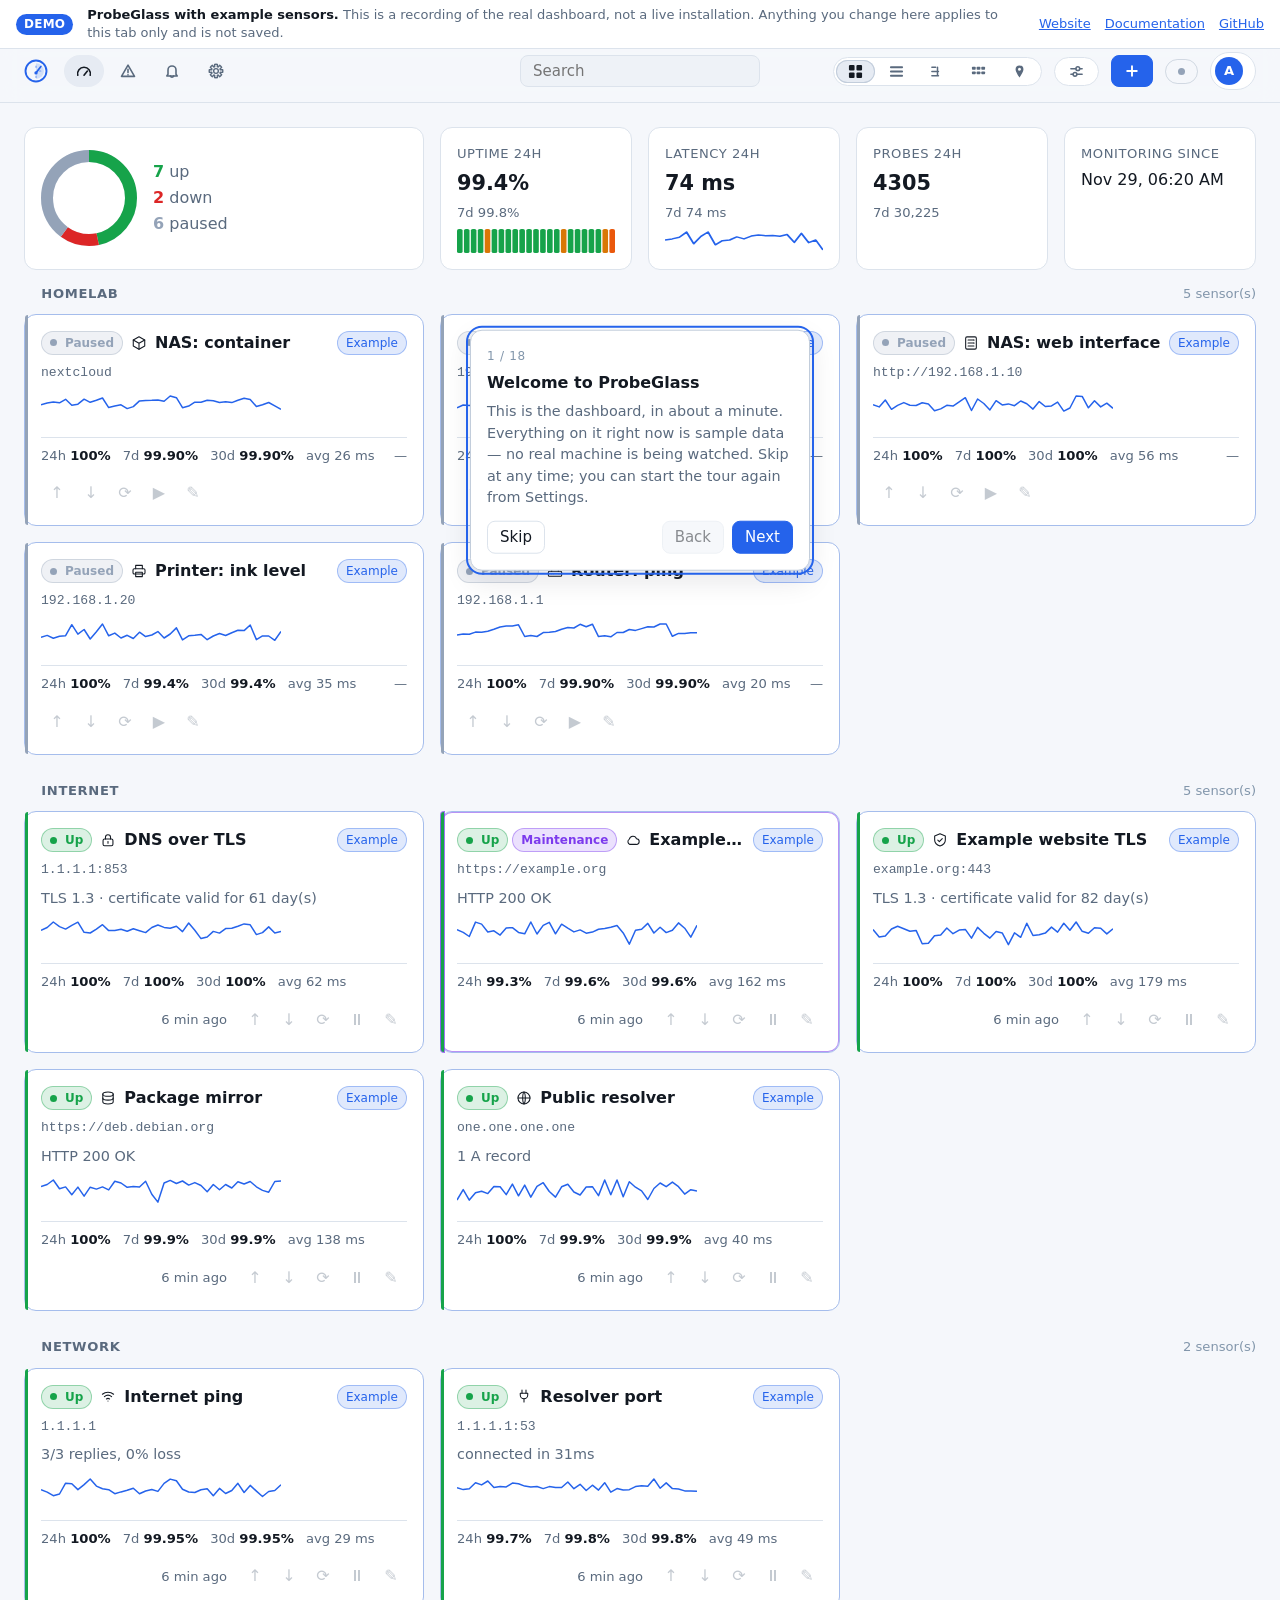
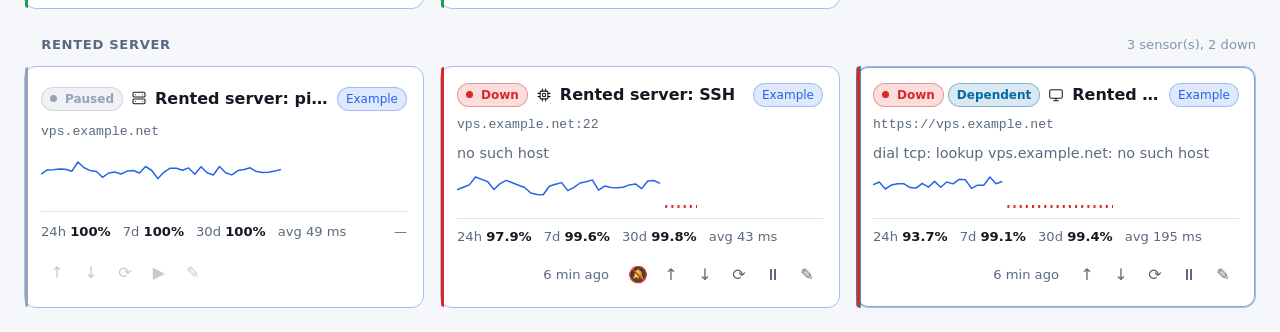
==== commit aa26fa28: "Describe the MOS discovery and JSON checks" ====
--- a/site/demo/index.html
+++ b/site/demo/index.html
@@ -459,10 +459,10 @@
     <button class="icon-btn" type="button" data-close data-i18n-aria="common.close" aria-label="Close">&times;</button>
   </div>
   <div class="catalog-tabs" role="tablist" data-i18n-aria="catalog.title">
+    <button type="button" class="chip chip-choice" role="tab" data-catalog-tab="templates"
+            aria-selected="true" data-i18n="catalog.templates"></button>
     <button type="button" class="chip chip-choice" role="tab" data-catalog-tab="sensors"
-            aria-selected="true" data-i18n="catalog.sensors"></button>
-    <button type="button" class="chip chip-choice" role="tab" data-catalog-tab="templates"
-            aria-selected="false" data-i18n="catalog.templates"></button>
+            aria-selected="false" data-i18n="catalog.sensors"></button>
   </div>
   <div class="sheet-body" id="catalog-body"></div>
   <p id="catalog-error" class="form-error" role="alert"></p>
--- a/site/demo/assets/style.css
+++ b/site/demo/assets/style.css
@@ -1485,6 +1485,23 @@
   border-color: var(--accent);
   color: var(--accent-ink);
 }
+.catalog-filters { display: grid; gap: var(--sp-2); }
+.catalog-filters input[type='search'] { width: 100%; }
+.catalog-filter-row { display: flex; flex-wrap: wrap; gap: var(--sp-1); align-items: center; }
+.catalog-filter-row > span {
+  min-width: 5.5rem;
+  color: var(--text-dim);
+  font-size: var(--text-4);
+}
+.template-meta { display: flex; flex-wrap: wrap; gap: var(--sp-1); margin-top: var(--sp-1); }
+.template-meta .pill { font-size: var(--text-4); }
+.catalog-device-check {
+  display: flex;
+  flex-direction: column;
+  align-items: flex-start;
+  gap: var(--sp-1);
+  margin-top: var(--sp-2);
+}
 .template-grid {
   display: grid;
   grid-template-columns: repeat(auto-fill, minmax(250px, 1fr));
@@ -1617,6 +1634,12 @@
 .field-row > label { font-size: var(--text-3); color: var(--text-dim); font-weight: 500; }
 .field-row-input { display: flex; align-items: center; gap: var(--sp-2); }
 .field-row-input > input { flex: 1 1 auto; min-width: 0; }
+
+/* A secret with a Generate button beside it. The button is the width of its word,
+   and the input keeps the rest. */
+.secret-field { display: flex; align-items: center; gap: var(--sp-2); }
+.secret-field > input { flex: 1 1 auto; min-width: 0; }
+.secret-field > .btn { flex: none; }
 
 input[type='text'], input[type='password'], input[type='number'], input[type='search'], select, textarea {
   width: 100%;
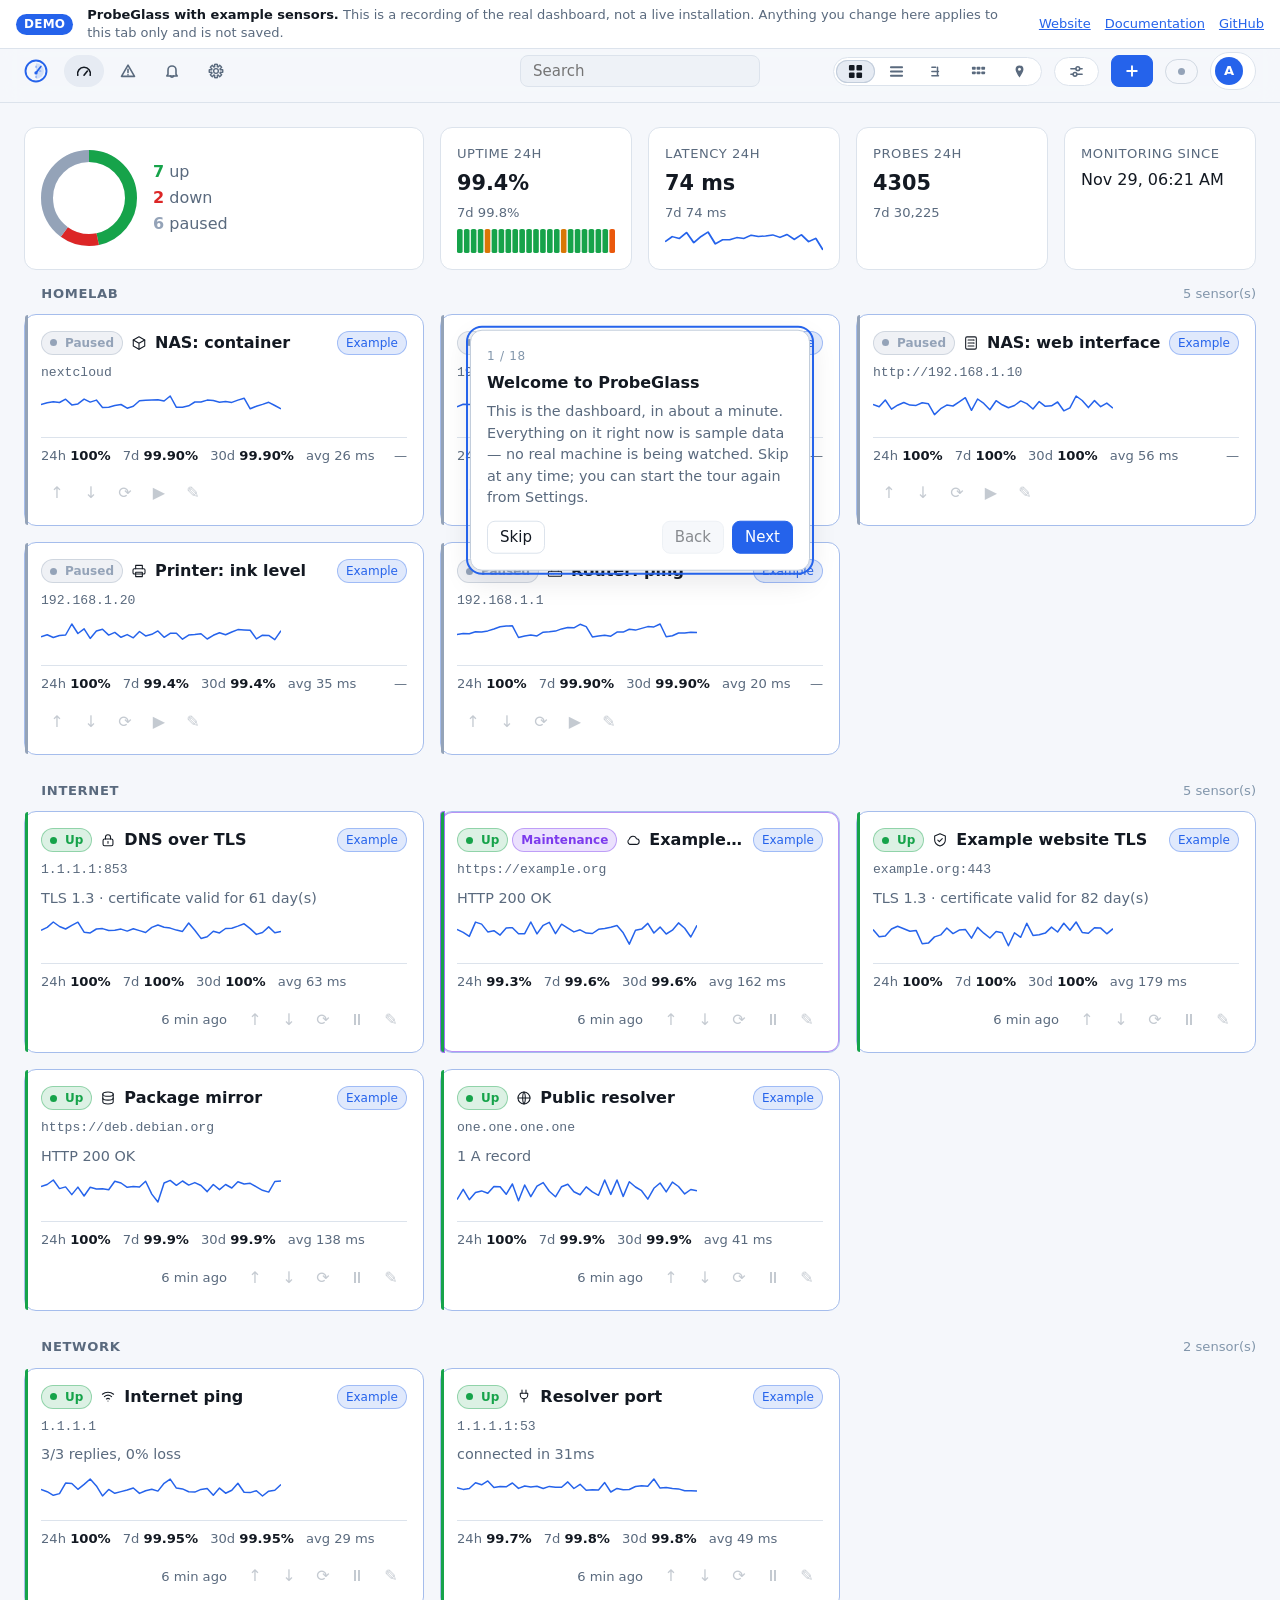
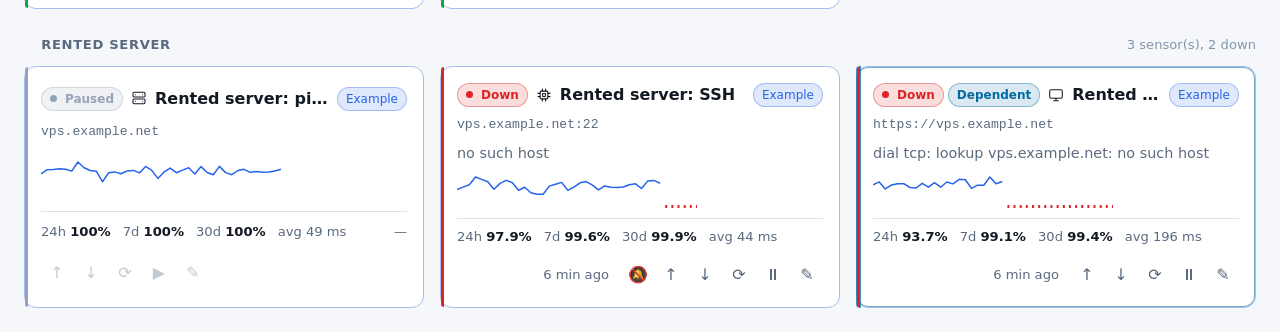
==== commit 4a1a014a: "Refresh the demo for the catalogue-first sensor flow" ====
--- a/site/demo/index.html
+++ b/site/demo/index.html
@@ -472,6 +472,19 @@
   </div>
 </dialog>
 
+<dialog id="modal-group-delete" class="sheet sheet-narrow" aria-labelledby="group-delete-title">
+  <div class="sheet-head">
+    <h2 id="group-delete-title"></h2>
+    <button class="icon-btn" type="button" data-close data-i18n-aria="common.close" aria-label="Close">&times;</button>
+  </div>
+  <div class="sheet-body" id="group-delete-body"></div>
+  <p id="group-delete-error" class="form-error" role="alert"></p>
+  <div class="sheet-foot">
+    <button class="btn" type="button" data-close data-i18n="common.cancel">Cancel</button>
+    <button class="btn btn-danger" type="button" id="group-delete-confirm"></button>
+  </div>
+</dialog>
+
 <!-- --------------------------------------------------------- widget picker -->
 <!-- What else there is to put in the header. It is a window of its own rather
      than dashed tiles inside the strip: the strip is what the dashboard looks
--- a/site/demo/assets/style.css
+++ b/site/demo/assets/style.css
@@ -1534,6 +1534,18 @@
 .catalog-check small { margin-left: auto; }
 .catalog-credentials { display: grid; gap: var(--gap); }
 .catalog-credentials > h3 { margin: 0; }
+.group-delete-list {
+  display: grid;
+  gap: var(--sp-1);
+  max-height: 16rem;
+  overflow-y: auto;
+  padding: var(--sp-2);
+  border: 1px solid var(--border);
+  border-radius: var(--radius-sm);
+}
+.group-delete-row { display: flex; align-items: center; gap: var(--sp-2); }
+.group-delete-row .pill { margin-left: auto; }
+
 
 #detail-body { padding: var(--sp-4); display: grid; gap: var(--sp-3); }
 .detail-sub { font-family: var(--mono); font-size: var(--text-4); }
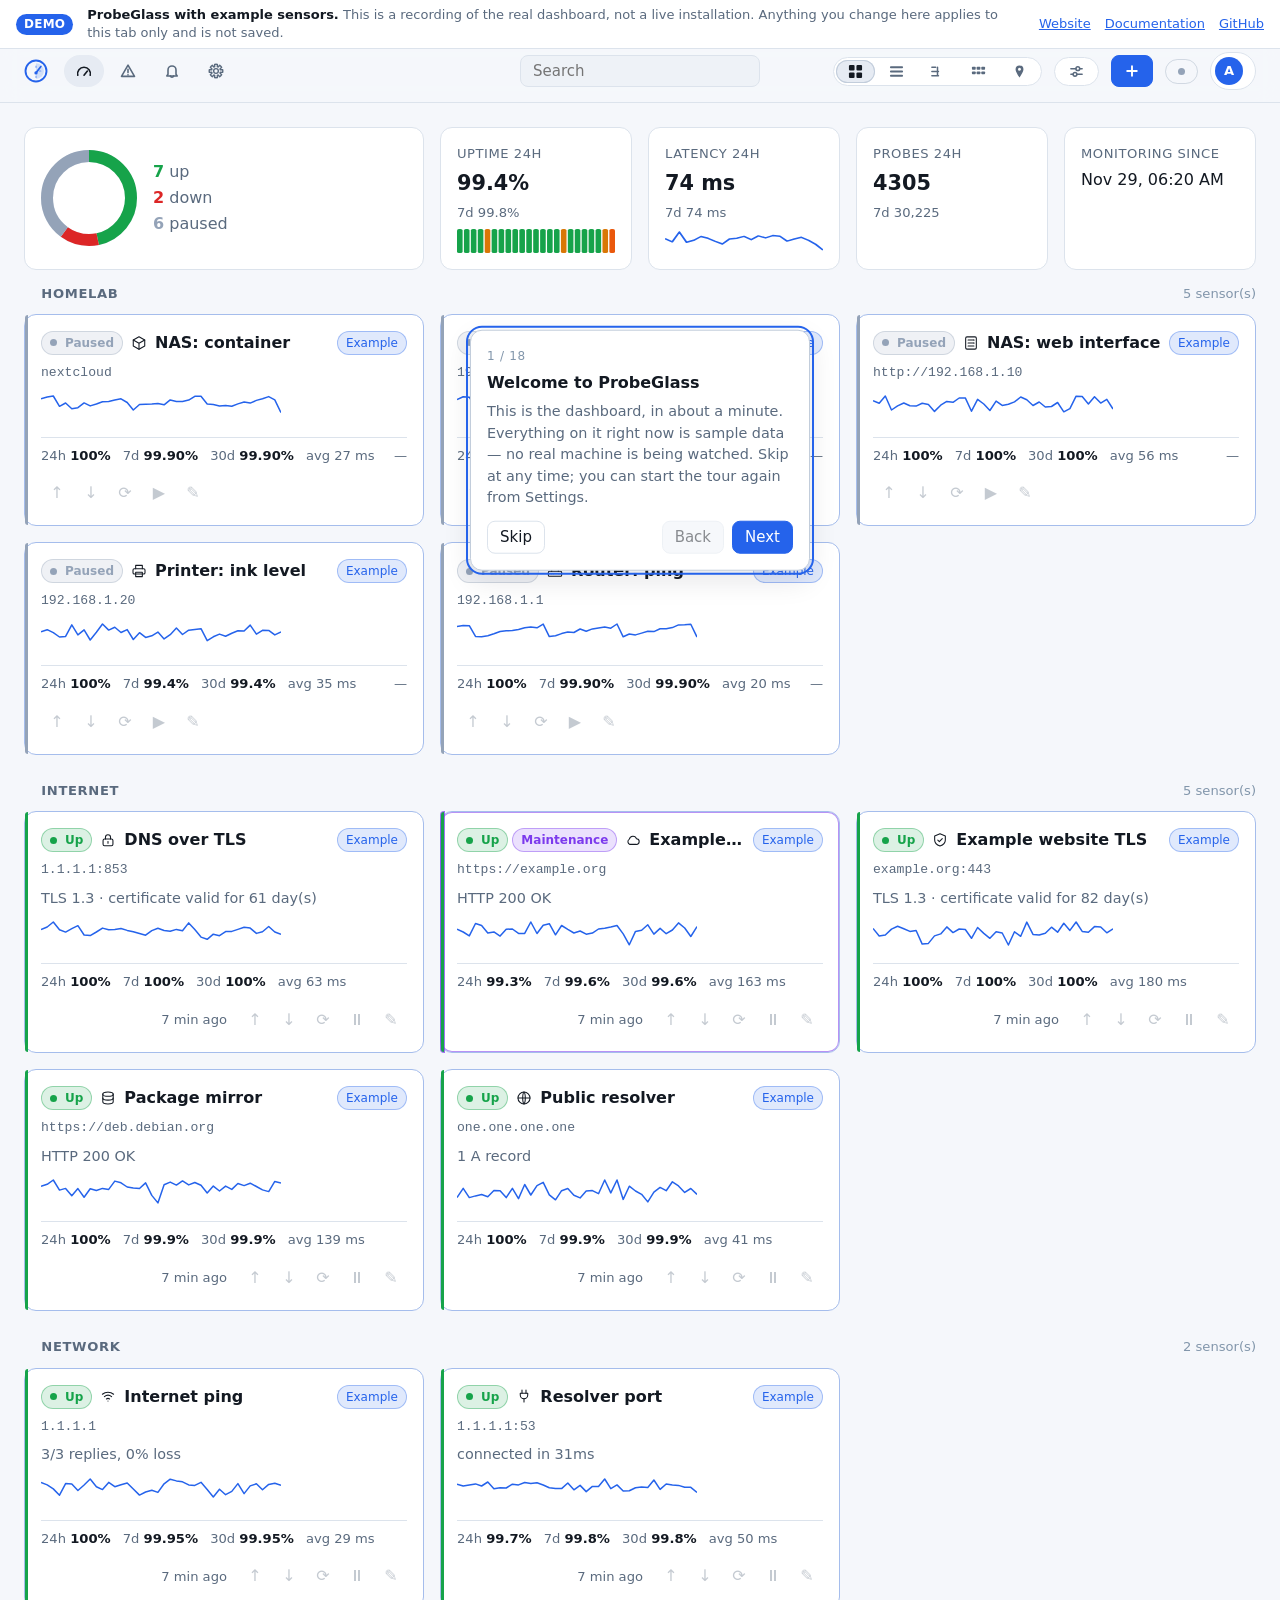
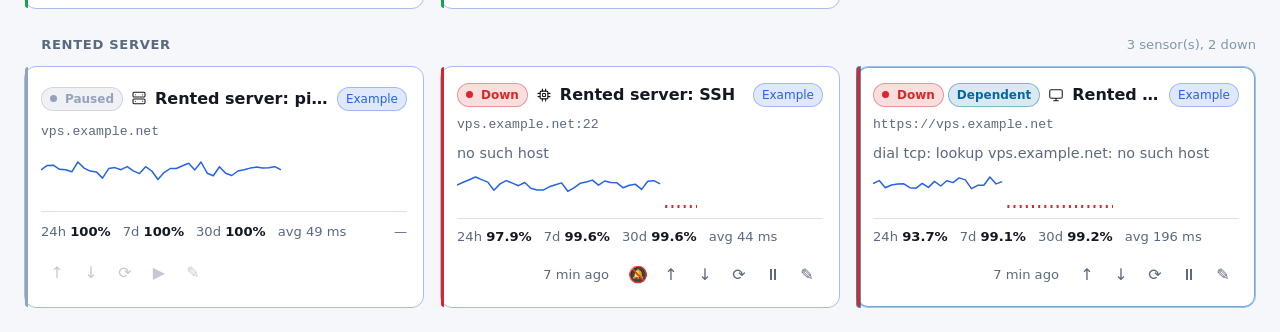
==== commit 1553d448: "Show the network scan on the roadmap" ====
--- a/site/demo/index.html
+++ b/site/demo/index.html
@@ -472,6 +472,37 @@
   </div>
 </dialog>
 
+<dialog id="modal-scan" class="sheet" aria-labelledby="scan-title">
+  <div class="sheet-head">
+    <h2 id="scan-title" data-i18n="scan.title">Scan network</h2>
+    <button class="icon-btn" type="button" data-close data-i18n-aria="common.close" aria-label="Close">&times;</button>
+  </div>
+  <div class="sheet-body">
+    <div class="grid-2">
+      <label class="field"><span data-i18n="scan.network">Network (CIDR)</span>
+        <input id="scan-cidr" type="text" placeholder="192.168.1.0/24" autocomplete="off" spellcheck="false"></label>
+      <label class="field"><span data-i18n="scan.group">Group for the new sensors</span>
+        <input id="scan-group" type="text" value="Scanned" autocomplete="off"></label>
+    </div>
+    <p class="muted small" data-i18n="scan.networkHint"></p>
+    <section class="catalog-credentials">
+      <h3 data-i18n="scan.snmp">SNMP credentials (optional)</h3>
+      <div id="scan-options"></div>
+      <p class="muted small" data-i18n="scan.snmpHint"></p>
+    </section>
+    <div class="form-actions">
+      <button class="btn btn-primary" type="button" id="scan-start"></button>
+    </div>
+    <p class="muted small" id="scan-status"></p>
+    <p class="form-error" id="scan-error" role="alert"></p>
+    <div class="scan-results" id="scan-results"></div>
+  </div>
+  <div class="sheet-foot">
+    <button class="btn" type="button" data-close data-i18n="common.cancel">Cancel</button>
+    <button class="btn btn-primary" type="button" id="scan-add" disabled></button>
+  </div>
+</dialog>
+
 <dialog id="modal-group-delete" class="sheet sheet-narrow" aria-labelledby="group-delete-title">
   <div class="sheet-head">
     <h2 id="group-delete-title"></h2>
--- a/site/demo/assets/style.css
+++ b/site/demo/assets/style.css
@@ -1474,7 +1474,7 @@
 /* The sensor catalogue: the type field's window. The tabs are buttons rather
    than radios, so the selected one needs the accent the chip group gets from its
    checked input. */
-#modal-catalog { overflow-y: auto; }
+#modal-catalog { width: min(980px, calc(100vw - 32px)); overflow-y: auto; }
 .catalog-tabs {
   display: flex;
   gap: var(--sp-2);
@@ -1486,7 +1486,43 @@
   color: var(--accent-ink);
 }
 .catalog-filters { display: grid; gap: var(--sp-2); }
-.catalog-filters input[type='search'] { width: 100%; }
+.catalog-filter-bar { display: flex; gap: var(--sp-2); align-items: center; }
+.catalog-filter-bar input[type='search'] { flex: 1 1 auto; min-width: 0; }
+.filter-count:not(:empty) {
+  display: inline-grid;
+  place-items: center;
+  min-width: 1.35em;
+  height: 1.35em;
+  padding: 0 0.35em;
+  border-radius: 999px;
+  background: var(--accent);
+  color: var(--accent-ink);
+  font-size: var(--text-4);
+  font-weight: 600;
+}
+.catalog-filter-active { display: flex; flex-wrap: wrap; gap: var(--sp-1); align-items: center; }
+.catalog-device-summary {
+  display: flex;
+  flex-wrap: wrap;
+  align-items: center;
+  gap: var(--sp-2);
+  padding: var(--sp-2) var(--sp-3);
+  border: 1px solid var(--border);
+  border-radius: var(--radius-sm);
+  background: var(--surface-2);
+  font-size: var(--text-4);
+  color: var(--text-dim);
+}
+.catalog-device-summary b { color: var(--text); }
+.catalog-filter-panel {
+  display: grid;
+  gap: var(--sp-2);
+  padding: var(--sp-3);
+  border: 1px solid var(--border);
+  border-radius: var(--radius-sm);
+  background: var(--surface-2);
+}
+.catalog-filter-panel[hidden] { display: none; }
 .catalog-filter-row { display: flex; flex-wrap: wrap; gap: var(--sp-1); align-items: center; }
 .catalog-filter-row > span {
   min-width: 5.5rem;
@@ -1504,29 +1540,48 @@
 }
 .template-grid {
   display: grid;
-  grid-template-columns: repeat(auto-fill, minmax(250px, 1fr));
+  grid-template-columns: repeat(auto-fill, minmax(280px, 1fr));
   gap: var(--gap);
 }
 .template-card {
   display: flex;
   gap: var(--sp-3);
   align-items: flex-start;
-  padding: var(--sp-3);
-  border: 1px solid var(--border);
-  border-radius: var(--radius);
-  background: var(--surface-2);
+  padding: var(--sp-4);
+  border: 1px solid var(--border);
+  border-radius: calc(var(--radius) + 2px);
+  background: linear-gradient(180deg, var(--surface-2), var(--surface));
   color: inherit;
   text-align: left;
   font: inherit;
   cursor: pointer;
-}
-.template-card:hover { border-color: var(--accent); }
+  transition: transform .12s ease, border-color .12s ease, box-shadow .12s ease;
+}
+.template-card[draggable='true'] { cursor: grab; }
+.template-card.is-dragging { opacity: .45; }
+.template-card.is-drop-target { outline: 2px solid var(--accent); outline-offset: 2px; }
+.template-card:hover {
+  transform: translateY(-2px);
+  border-color: var(--accent);
+  box-shadow: var(--shadow);
+}
 .template-card .pill { margin-left: auto; white-space: nowrap; }
-.template-icon { flex: none; color: var(--text-dim); }
-.template-text { display: grid; gap: 2px; min-width: 0; }
-.template-text strong { overflow-wrap: anywhere; }
-.template-description { color: var(--text-dim); font-size: var(--text-4); }
+.template-icon {
+  flex: none;
+  display: grid;
+  place-items: center;
+  width: 44px;
+  height: 44px;
+  border: 1px solid var(--border);
+  border-radius: 12px;
+  background: var(--surface);
+  color: var(--accent);
+}
+.template-text { display: grid; gap: 3px; min-width: 0; }
+.template-text strong { font-size: var(--text-2); overflow-wrap: anywhere; }
+.template-description { color: var(--text-dim); font-size: var(--text-4); line-height: 1.35; }
 .template-detail-head { display: flex; gap: var(--sp-3); align-items: flex-start; }
+.template-detail-head .template-icon { width: 52px; height: 52px; border-radius: 14px; }
 .template-detail-head h3 { margin: 0 0 var(--sp-1); }
 .catalog-back { justify-self: start; }
 .catalog-checks { display: grid; gap: var(--sp-2); }
@@ -1545,6 +1600,20 @@
 }
 .group-delete-row { display: flex; align-items: center; gap: var(--sp-2); }
 .group-delete-row .pill { margin-left: auto; }
+.scan-results { display: grid; gap: var(--gap); }
+.scan-host {
+  display: grid;
+  gap: var(--sp-2);
+  padding: var(--sp-3);
+  border: 1px solid var(--border);
+  border-radius: var(--radius-sm);
+  background: var(--surface-2);
+}
+.scan-host-head { display: flex; flex-wrap: wrap; gap: var(--sp-2); align-items: center; }
+.scan-host-head .pill { font-size: var(--text-4); }
+.scan-suggestions { display: grid; gap: var(--sp-1); }
+.scan-suggestions .catalog-check small { margin-left: auto; }
+
 
 
 #detail-body { padding: var(--sp-4); display: grid; gap: var(--sp-3); }
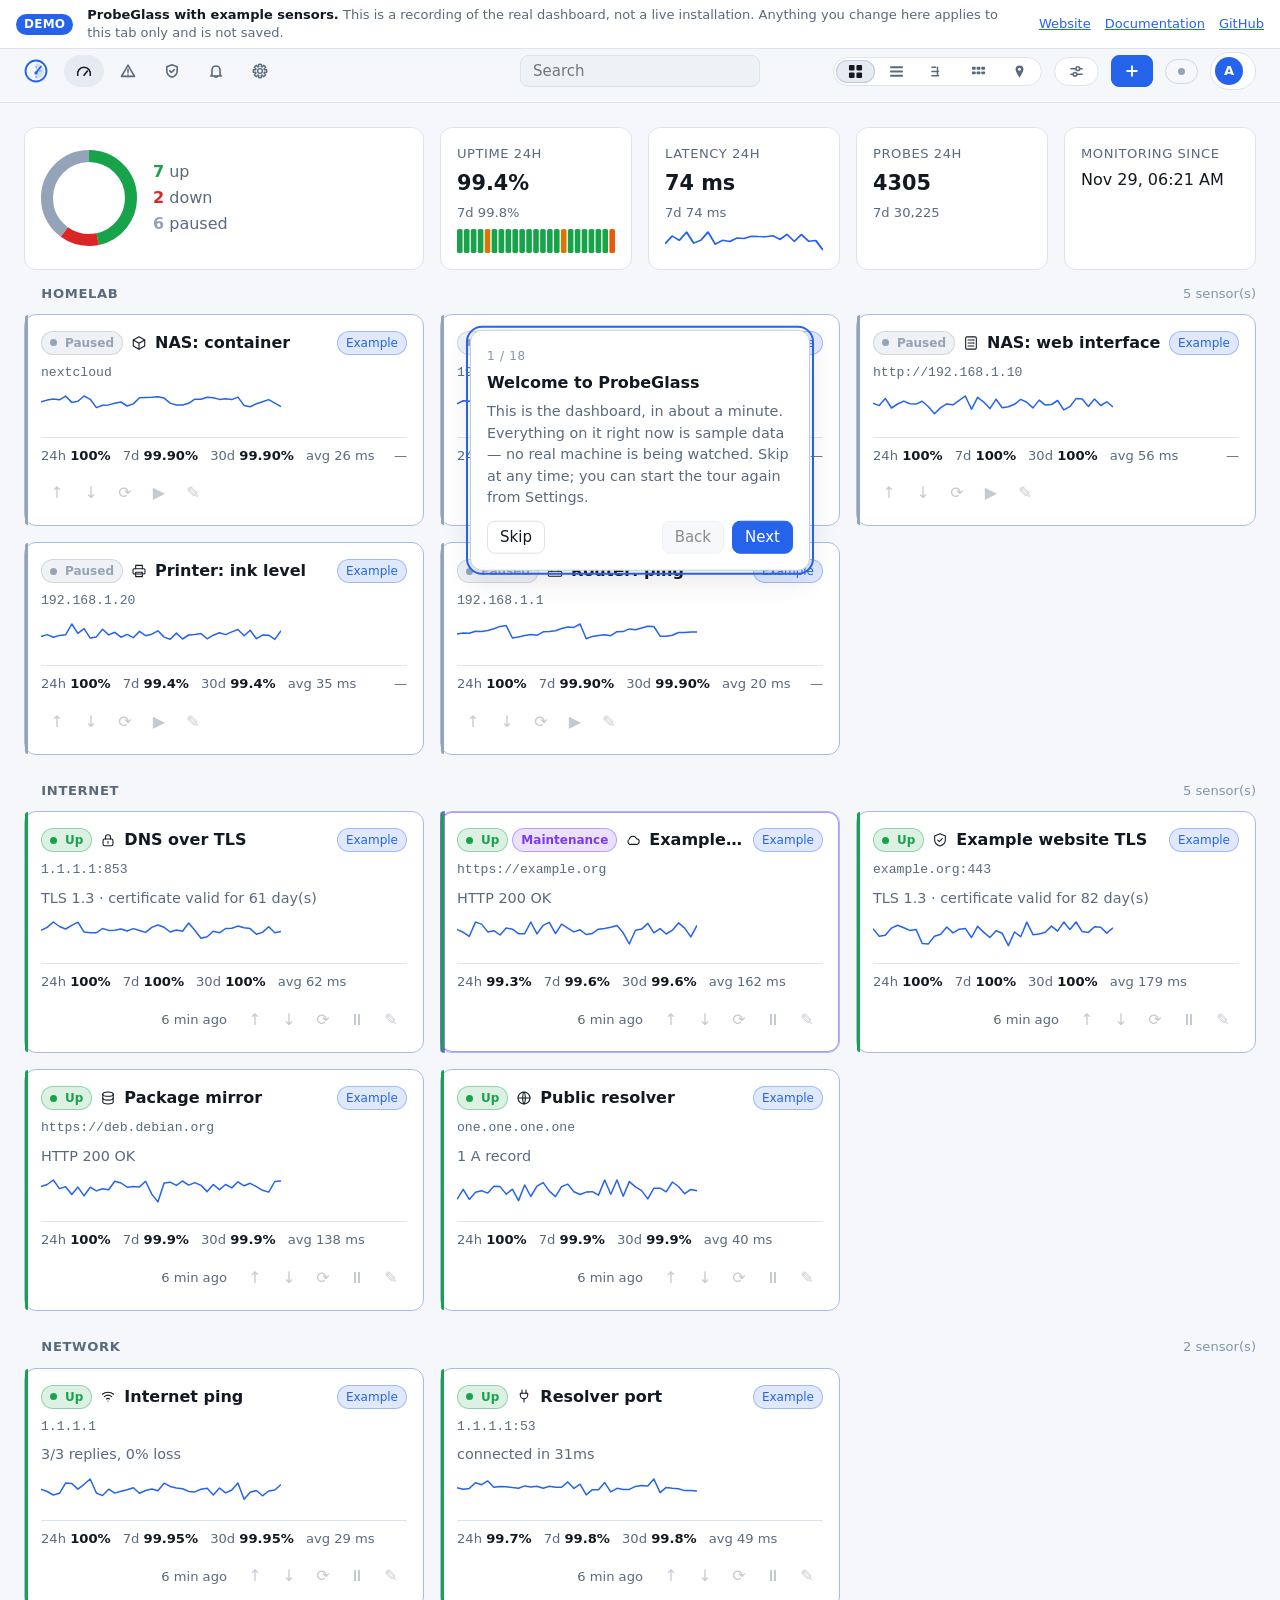
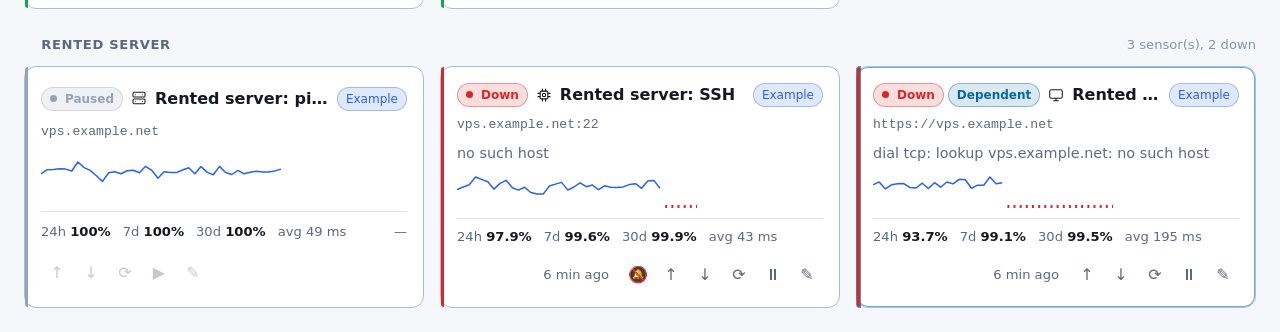
==== commit f9f42ec8: "Show the certificate inventory on the roadmap and in the demo The demo's certificate tab is filled f" ====
--- a/site/demo/index.html
+++ b/site/demo/index.html
@@ -134,6 +134,10 @@
           <svg viewBox="0 0 16 16" fill="none" stroke="currentColor" stroke-width="1.6" stroke-linecap="round" stroke-linejoin="round" aria-hidden="true"><path d="M8 2.2 1.5 13.4h13L8 2.2Z"/><path d="M8 6.4v3.2M8 11.8v.1"/></svg>
           <span data-i18n="nav.incidents">Incidents</span>
         </button>
+        <button class="tab" role="tab" data-route="certificates" data-i18n-aria="nav.certificates" data-i18n-title="nav.certificates" aria-label="Certificates" title="Certificates">
+          <svg viewBox="0 0 16 16" fill="none" stroke="currentColor" stroke-width="1.6" stroke-linecap="round" stroke-linejoin="round" aria-hidden="true"><path d="M8 1.8 13.2 3.8v4.1c0 3-2.2 5.2-5.2 6.3-3-1.1-5.2-3.3-5.2-6.3V3.8L8 1.8Z"/><path d="M5.8 7.9 7.4 9.5 10.3 6.6"/></svg>
+          <span data-i18n="nav.certificates">Certificates</span>
+        </button>
         <button class="tab" role="tab" data-route="channels" data-i18n-aria="nav.channels" data-i18n-title="nav.channels" aria-label="Alerts" title="Alerts">
           <svg viewBox="0 0 16 16" fill="none" stroke="currentColor" stroke-width="1.6" stroke-linecap="round" stroke-linejoin="round" aria-hidden="true"><path d="M4 11.2V7a4 4 0 0 1 8 0v4.2l1.2 1.8H2.8L4 11.2Z"/><path d="M6.3 12.9a1.8 1.8 0 0 0 3.4 0"/></svg>
           <span data-i18n="nav.channels">Alerts</span>
@@ -306,6 +310,39 @@
              emptiness comes from instead, and offers the way back out. -->
         <p class="muted" id="incidents-empty-filtered" hidden
            data-i18n="incidents.emptyFiltered">The filter is hiding everything. Try a wider period, another sensor, or reset it.</p>
+      </div>
+    </section>
+
+    <!-- certificates -->
+    <section id="view-certificates" class="view" hidden>
+      <div class="view-head">
+        <div>
+          <h1 data-i18n="certs.title">Certificates</h1>
+          <p class="muted view-intro" data-i18n="certs.intro">Every certificate an HTTPS, TLS-enabled TCP or TLS sensor has seen, soonest to expire first.</p>
+        </div>
+        <button class="btn btn-ghost btn-small" id="certs-refresh" data-i18n="certs.refresh">Refresh</button>
+      </div>
+      <!-- The three counts double as the filter: the number is the answer to
+           "how bad is it", and pressing it is the way to see those rows. -->
+      <div class="segmented cert-filters" id="cert-filters" role="group"
+           data-i18n-aria="certs.filterAria" aria-label="Filter certificates">
+        <button class="seg-btn" type="button" data-cert-filter="all" aria-pressed="true"
+                data-i18n="filter.all">All</button>
+        <button class="seg-btn" type="button" data-cert-filter="expired" aria-pressed="false"
+                data-i18n="certs.filter.expired">Expired</button>
+        <button class="seg-btn" type="button" data-cert-filter="soon" aria-pressed="false"
+                data-i18n="certs.filter.soon">Expiring within 30 days</button>
+        <button class="seg-btn" type="button" data-cert-filter="valid" aria-pressed="false"
+                data-i18n="certs.filter.valid">Valid</button>
+      </div>
+      <p class="certs-summary muted" id="certs-summary"></p>
+      <div id="cert-list" class="table-wrap"></div>
+      <div id="certs-empty" class="empty" hidden>
+        <h2 data-i18n="certs.empty">No certificates yet</h2>
+        <p class="muted" data-i18n="certs.emptyBody">A certificate appears here the first time an HTTPS, TLS-enabled TCP or TLS sensor completes a handshake.</p>
+      </div>
+      <div id="certs-empty-filtered" class="empty" hidden>
+        <h2 data-i18n="certs.emptyFiltered">No certificate matches this filter</h2>
       </div>
     </section>
 
--- a/site/demo/assets/style.css
+++ b/site/demo/assets/style.css
@@ -552,8 +552,8 @@
    Both are measured in a browser rather than guessed, with the example sensors on
    the dashboard and the twelve-character user name the tests sign in with — the
    longest thing in the bar that is not a fixed size, and so the one it has to hold.
-   What the two sides ask for: on the left 594 with the tab names and the brand,
-   222 without them. On the right, on the dashboard, 875 with the labels of the two
+   What the two sides ask for: on the left 707 with the five tab names and the
+   brand, 264 without them. On the right, on the dashboard, 875 with the labels of the two
    segmented controls, 626 without those labels (they are 249, most of them the five
    of the layout switcher), 409 with no words at all, and 237 with no words while
    the header is being arranged — that last is narrower because the switcher stands
@@ -563,22 +563,24 @@
    a fixed 240px.
    A grid column is half of what is left over, so the bar holds one line at twice
    the wider side plus the 240px field, the two 18px gaps and the 40px of padding:
-   2066 with every word, 1568 with the segmented labels gone, 1134 with all of them
-   gone.
+   2066 with every word, 1730 with the segmented labels gone, 1134 with all of them
+   gone. The fifth tab, Certificates, is why the middle number moved: the left side
+   with its names is now 707 and outasks the 626 of the right without labels, so the
+   tab names stay until 1730 rather than 1568.
    So the words go in two steps. First the segmented labels, which say the same
    thing as the icon beside them and are the cheapest to lose: below 2066. That step
    is not cosmetic — at 1800 the dashboard asked for 2066, and a right column that
    cannot have the width it wants wraps inside itself, which is a second row of
    buttons in a bar that is supposed to have one. Then every other word: the tab
    names, the brand, and the four that belong to a button — New sensor, the live
-   indicator, the account — below 1568. Each of those carries its name as a title and
+   indicator, the account — below 1730. Each of those carries its name as a title and
    as an aria-label, because a `display: none` word is not in the accessibility tree
    and an icon alone has no name. */
 @media (max-width: 2065px) {
   .seg-btn span { display: none; }
 }
 
-@media (max-width: 1567px) {
+@media (max-width: 1729px) {
   /* The segmented labels are already gone from the rule above; these are the ones it
      does not reach. The brand word goes with them: the mark beside it says the same
      thing in one glyph, and the bar keeps that. */
@@ -642,7 +644,7 @@
 
   /* A segmented control is a row of buttons in a pill; in a panel it is a list of
      rows, so it loses the pill and stacks. The words come back with it — they are
-     `display: none` above 2065 and 1567 to buy the bar a line, and a panel has no
+     `display: none` above 2065 and 1729 to buy the bar a line, and a panel has no
      line to buy. An icon with no word in a menu is a menu nobody can read. */
   .topbar.menu-open .topbar-extra .segmented {
     flex-direction: column;
@@ -704,7 +706,9 @@
    field is worth having on a phone. `inset: 0` is the padding box of the bar, so the
    field lands exactly where the bar's contents were and the bar's own padding stays
    around it. */
-@media (max-width: 619px) {
+/* 680 and not 620: the fifth tab took 60 pixels from this corner of the row,
+   and a field below 240 is a stub rather than a search box. */
+@media (max-width: 679px) {
   .topbar { padding: var(--sp-3) var(--sp-3); }
   .search { display: none; }
   .topbar.search-open .topbar-side,
@@ -720,26 +724,27 @@
   .topbar-actions > #topbar-search { display: inline-flex; }
 }
 
-/* The tab is an icon-only control at every width below 1567, and 26px of side
+/* The tab is an icon-only control at every width below 1730, and 26px of side
    padding on a 42px button is most of the button — padding that was sized to sit
-   around a word. Below 380 it goes back to hugging its icon, which is 32 pixels of
-   the row bought back for the two things beside it that are still words if you open
-   them: at 375 the row is the mark and the four tabs on the left — 24 and 10 and
-   148 — the two icon buttons with the account on the right, 126, and the ten and
-   the 24 either side of them, which is 342 of 375. Above 380 there is room for the
-   wider tab — 374 of 380 is the arithmetic — so the room goes to the tab. */
-@media (max-width: 379px) {
+   around a word. Below 430 it goes back to hugging its icon: five icons at 32px
+   are 160 against the 178 the bar gives the strip at 380, where the same five at
+   the wider padding need 216. The gap goes with the padding for the same reason —
+   five round backgrounds that nearly touch read as a row, and the pixels are
+   better spent on the account button. */
+@media (max-width: 429px) {
+  .tabs { gap: 0; }
   .tab { padding: var(--sp-2) var(--sp-2); }
 }
 
-/* And in the last stretch the mark goes with it. The four tabs and the two icon
-   buttons and the account are 320 of the 320 of the narrowest phone still in use
-   once the tabs have hugged their icons; the mark and the ten pixels beside it are
-   the only thing left that says nothing the first tab does not already say, and the
-   first tab is the way home. Nothing is lost with it: it is `alt=""` and it is not a
-   control. */
+/* And in the last stretch the mark goes with it. The mark and the ten pixels
+   beside it are the only thing left that says nothing the first tab does not
+   already say, and the first tab is the way home. Nothing is lost with it: it is
+   `alt=""` and it is not a control. The five tabs are icons by then, and at 320
+   they and the account still fit because this is also where their side padding
+   drops to six: 140 pixels of strip against the 154 the bar can give it. */
 @media (max-width: 359px) {
   .brand { display: none; }
+  .tab { padding: 6px; }
 }
 
 .search { position: relative; }
@@ -1229,13 +1234,13 @@
 
 /* -------------------------------------------------------------- list layout */
 
-.sensors-table, .incidents-table, .results-table {
+.sensors-table, .incidents-table, .results-table, .certs-table {
   width: 100%;
   border-collapse: collapse;
   font-size: var(--text-3);
 }
 
-.sensors-table th, .incidents-table th, .results-table th {
+.sensors-table th, .incidents-table th, .results-table th, .certs-table th {
   text-align: left;
   font-size: var(--text-5);
   text-transform: uppercase;
@@ -1247,14 +1252,14 @@
   white-space: nowrap;
 }
 
-.sensors-table td, .incidents-table td, .results-table td {
+.sensors-table td, .incidents-table td, .results-table td, .certs-table td {
   padding: var(--sp-2) var(--sp-3);
   border-bottom: 1px solid var(--border);
   vertical-align: middle;
 }
 
-.sensors-table tbody tr, .incidents-table tbody tr { cursor: pointer; }
-.sensors-table tbody tr:hover, .incidents-table tbody tr:hover { background: var(--surface-2); }
+.sensors-table tbody tr, .incidents-table tbody tr, .certs-table tbody tr { cursor: pointer; }
+.sensors-table tbody tr:hover, .incidents-table tbody tr:hover, .certs-table tbody tr:hover { background: var(--surface-2); }
 .cell-name { display: grid; }
 .cell-name .muted { font-family: var(--mono); font-size: var(--text-4); }
 
@@ -1262,6 +1267,21 @@
 .sensors-table tr.st-warn { background: color-mix(in srgb, var(--warn) 6%, transparent); }
 .sensors-table tr.in-excused { box-shadow: inset 3px 0 0 var(--excuse); }
 .row-crit { background: color-mix(in srgb, var(--crit) 7%, transparent); }
+
+/* The certificate inventory. The row colour is the whole point of the page: a
+   certificate that has run out and one that runs out on Thursday should not
+   look alike in a list of thirty. */
+.certs-table .cell-mono { font-family: var(--mono); font-size: var(--text-4); }
+.certs-table .icon-lead { margin-right: var(--sp-1); vertical-align: -2px; }
+.certs-table tr.is-expired { background: color-mix(in srgb, var(--crit) 6%, transparent); }
+.certs-table tr.is-soon { background: color-mix(in srgb, var(--warn) 6%, transparent); }
+.cert-days { font-variant-numeric: tabular-nums; white-space: nowrap; }
+.cert-days.is-soon { color: var(--warn); font-weight: 600; }
+.cert-days.is-expired { color: var(--crit); font-weight: 600; }
+
+.certs-summary { margin: var(--sp-2) 0 var(--sp-3); font-size: var(--text-4); }
+.cert-filters { margin-top: var(--sp-2); }
+.view-intro { margin: var(--sp-1) 0 0; max-width: 68ch; }
 
 .table-wrap {
   background: var(--surface);
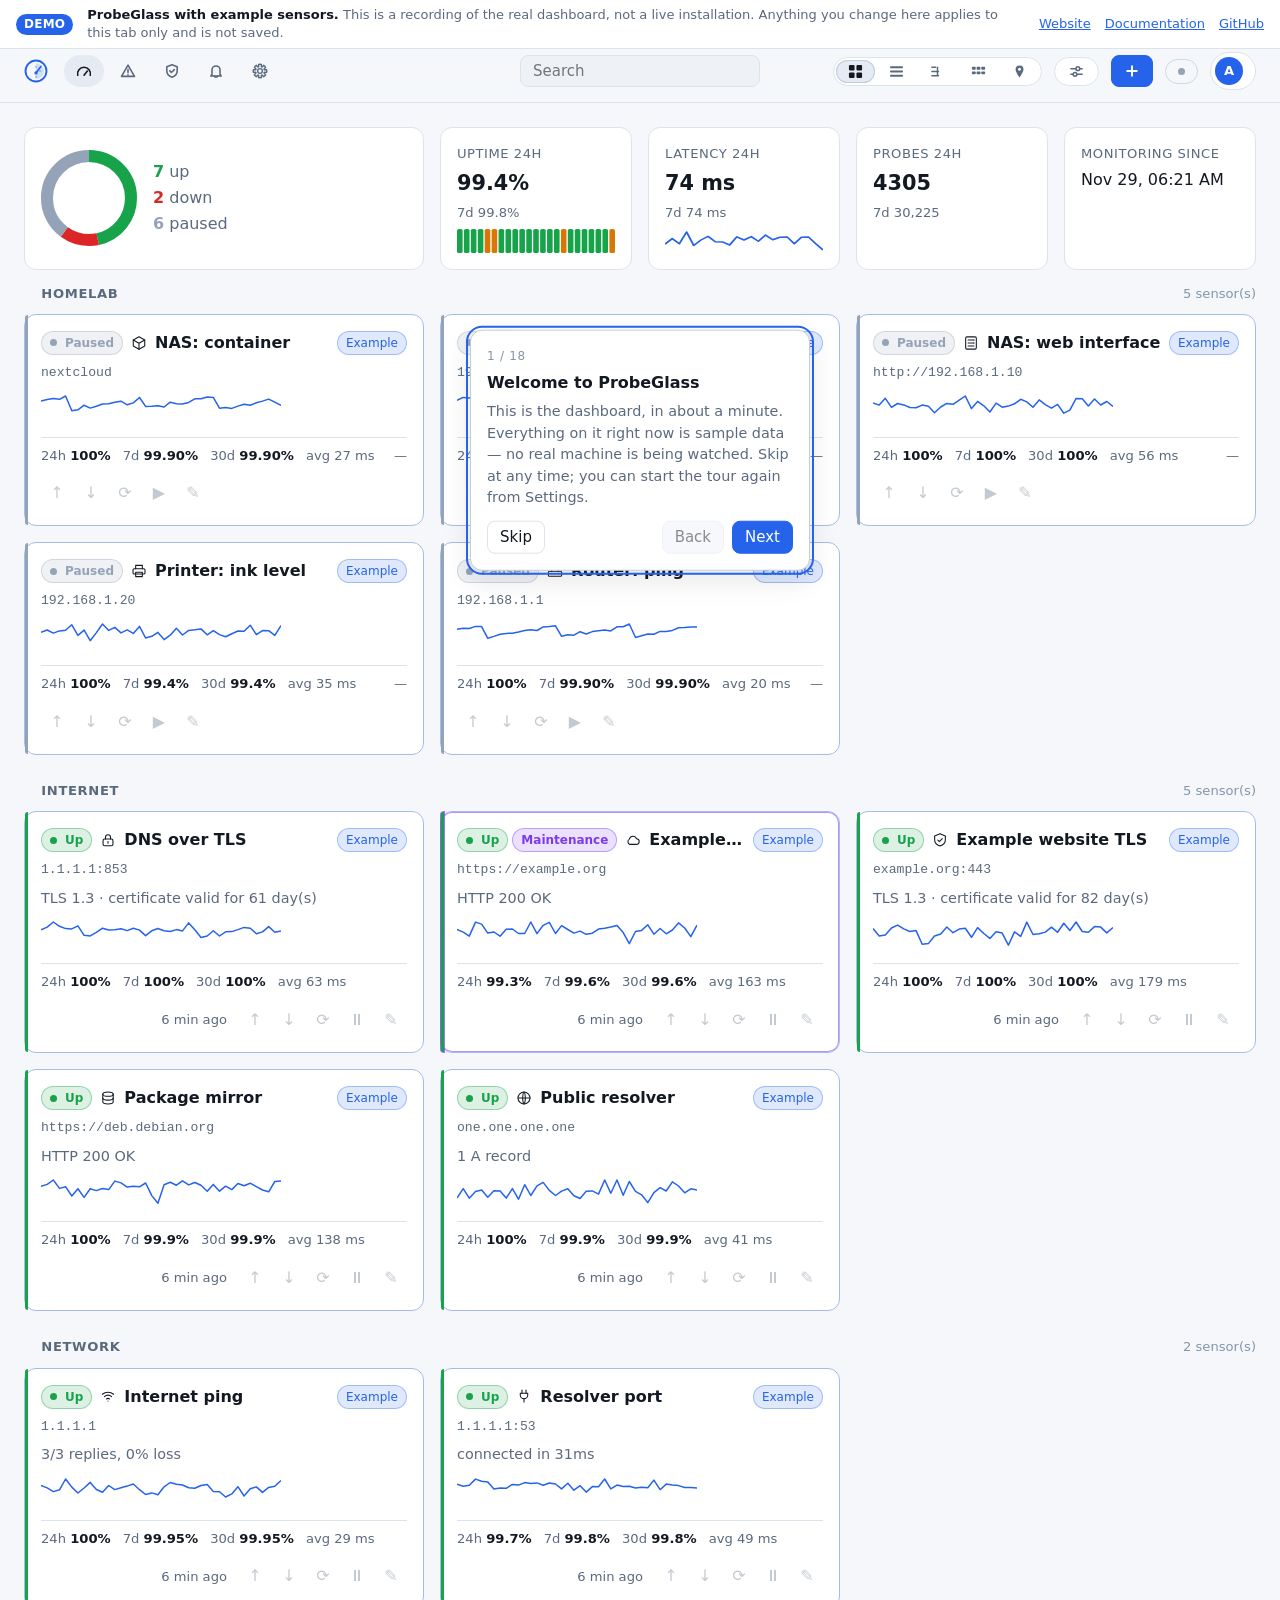
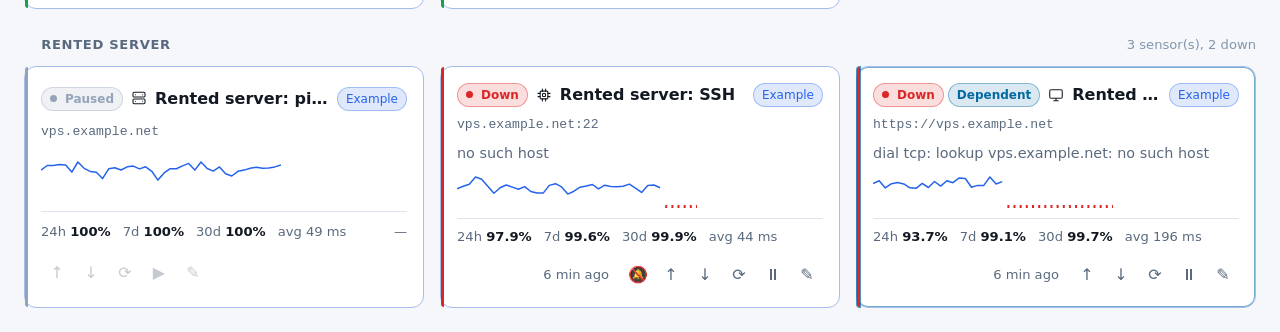
==== commit 45412c56: "Describe the status page builder and refresh the demo Co-Authored-By: Claude Code <noreply@anthropic" ====
--- a/site/demo/index.html
+++ b/site/demo/index.html
@@ -500,6 +500,11 @@
             aria-selected="true" data-i18n="catalog.templates"></button>
     <button type="button" class="chip chip-choice" role="tab" data-catalog-tab="sensors"
             aria-selected="false" data-i18n="catalog.sensors"></button>
+    <!-- The scan is a way into the catalogue rather than a source of templates:
+         it finds the devices first and then offers the checks. Its own tab keeps
+         it beside the other two entrances instead of hiding it behind a filter. -->
+    <button type="button" class="chip chip-choice" role="tab" data-catalog-tab="scan"
+            aria-selected="false" data-i18n="catalog.scan"></button>
   </div>
   <div class="sheet-body" id="catalog-body"></div>
   <p id="catalog-error" class="form-error" role="alert"></p>
@@ -537,6 +542,25 @@
   <div class="sheet-foot">
     <button class="btn" type="button" data-close data-i18n="common.cancel">Cancel</button>
     <button class="btn btn-primary" type="button" id="scan-add" disabled></button>
+  </div>
+</dialog>
+
+<dialog id="modal-status-sensors" class="sheet sheet-narrow" aria-labelledby="status-sensors-title">
+  <div class="sheet-head">
+    <h2 id="status-sensors-title"></h2>
+    <button class="icon-btn" type="button" data-close data-i18n-aria="common.close" aria-label="Close">&times;</button>
+  </div>
+  <div class="sheet-body">
+    <p class="muted small" data-i18n="status.assignHint">Only the ticked sensors appear in this section.</p>
+    <div class="status-tools">
+      <input type="search" id="status-sensors-search" data-i18n-placeholder="status.assignFilter"
+             placeholder="Filter sensors" aria-label="Filter sensors">
+    </div>
+    <div class="status-sensors" id="status-sensors-pick"></div>
+  </div>
+  <div class="sheet-foot">
+    <button class="btn" type="button" data-close data-i18n="common.cancel">Cancel</button>
+    <button class="btn btn-primary" type="button" id="status-sensors-apply"></button>
   </div>
 </dialog>
 
--- a/site/demo/assets/style.css
+++ b/site/demo/assets/style.css
@@ -1505,6 +1505,17 @@
   border-color: var(--accent);
   color: var(--accent-ink);
 }
+/* The scan is the third entrance to a sensor. It is a card rather than a form:
+   the form itself lives in its own dialog, with its own footer and results. */
+.catalog-scan {
+  display: grid; gap: var(--sp-3); justify-items: start;
+  padding: var(--sp-4); border: 1px solid var(--border);
+  border-radius: var(--radius); background: var(--surface-2);
+}
+.catalog-scan h3 { margin: 0; font-size: var(--text-2); }
+.catalog-scan p { margin: 0; max-width: 60ch; }
+.catalog-scan-icon { color: var(--accent); }
+
 .catalog-filters { display: grid; gap: var(--sp-2); }
 .catalog-filter-bar { display: flex; gap: var(--sp-2); align-items: center; }
 .catalog-filter-bar input[type='search'] { flex: 1 1 auto; min-width: 0; }
@@ -1620,6 +1631,63 @@
 }
 .group-delete-row { display: flex; align-items: center; gap: var(--sp-2); }
 .group-delete-row .pill { margin-left: auto; }
+
+/* The public status page's sensor picker. It is a list rather than a set of
+   chips because the decision is per sensor across every group, and a filter
+   line above it means the list can stay one control high however many sensors
+   an installation has. */
+.status-tools { display: flex; align-items: center; gap: var(--sp-2); flex-wrap: wrap; margin-bottom: var(--sp-2); }
+.status-tools input[type="search"] { flex: 1 1 200px; min-width: 0; }
+.status-sensors {
+  max-height: 320px; overflow-y: auto;
+  border: 1px solid var(--border); border-radius: var(--radius);
+  background: var(--surface-2); padding: var(--sp-2) var(--sp-3);
+}
+.status-group { margin-bottom: var(--sp-2); }
+.status-group:last-child { margin-bottom: 0; }
+.status-group h4 {
+  margin: var(--sp-1) 0 var(--sp-1); font-size: var(--text-5);
+  text-transform: uppercase; letter-spacing: 0.05em; color: var(--text-dim);
+}
+.status-pick { display: flex; align-items: center; gap: var(--sp-2); padding: 3px 0; cursor: pointer; }
+.status-pick .pill { margin-left: auto; }
+.status-pick > span:not(.icon):not(.pill) { min-width: 0; overflow: hidden; text-overflow: ellipsis; white-space: nowrap; }
+.status-pick[hidden], .status-group[hidden] { display: none; }
+
+/* The public page's editor. It is a form in a settings panel rather than a
+   dialog because the page is a thing somebody builds over a few minutes, and
+   every part of it has to be visible at once to see the shape. */
+.status-choice-row { display: grid; gap: var(--sp-2); margin: var(--sp-2) 0 var(--sp-3); }
+.status-choice { display: grid; gap: 4px; }
+.status-choice-label {
+  font-size: var(--text-5); text-transform: uppercase; letter-spacing: 0.05em;
+  color: var(--text-dim); font-weight: 600;
+}
+.status-toggles { display: flex; flex-wrap: wrap; gap: var(--sp-1); }
+.status-swatch .swatch {
+  display: inline-block; width: 10px; height: 10px; border-radius: 50%;
+  margin-right: 6px; border: 1px solid color-mix(in srgb, currentColor 30%, transparent);
+}
+.sw-azure { background: #3b82f6; }
+.sw-violet { background: #8b5cf6; }
+.sw-emerald { background: #10b981; }
+.sw-amber { background: #f59e0b; }
+.sw-rose { background: #f43f5e; }
+.sw-slate { background: #64748b; }
+.sw-accent { background: var(--accent); }
+
+.status-sections { display: grid; gap: var(--sp-2); margin: var(--sp-2) 0; }
+.status-section {
+  border: 1px solid var(--border); border-radius: var(--radius);
+  background: var(--surface-2); padding: var(--sp-2) var(--sp-3);
+  display: grid; gap: var(--sp-2);
+}
+.status-section-head { display: flex; gap: var(--sp-1); align-items: center; }
+.status-section-head input[type="text"] { flex: 1 1 auto; min-width: 0; }
+.status-section-meta { display: flex; flex-wrap: wrap; gap: var(--sp-2); align-items: center; justify-content: space-between; }
+.status-section-meta .choice-group { flex-wrap: wrap; }
+.status-section-meta .chip { min-height: calc(var(--ctl-h) - 8px); font-size: var(--text-4); }
+#status-sensors-pick { max-height: 50vh; }
 .scan-results { display: grid; gap: var(--gap); }
 .scan-host {
   display: grid;
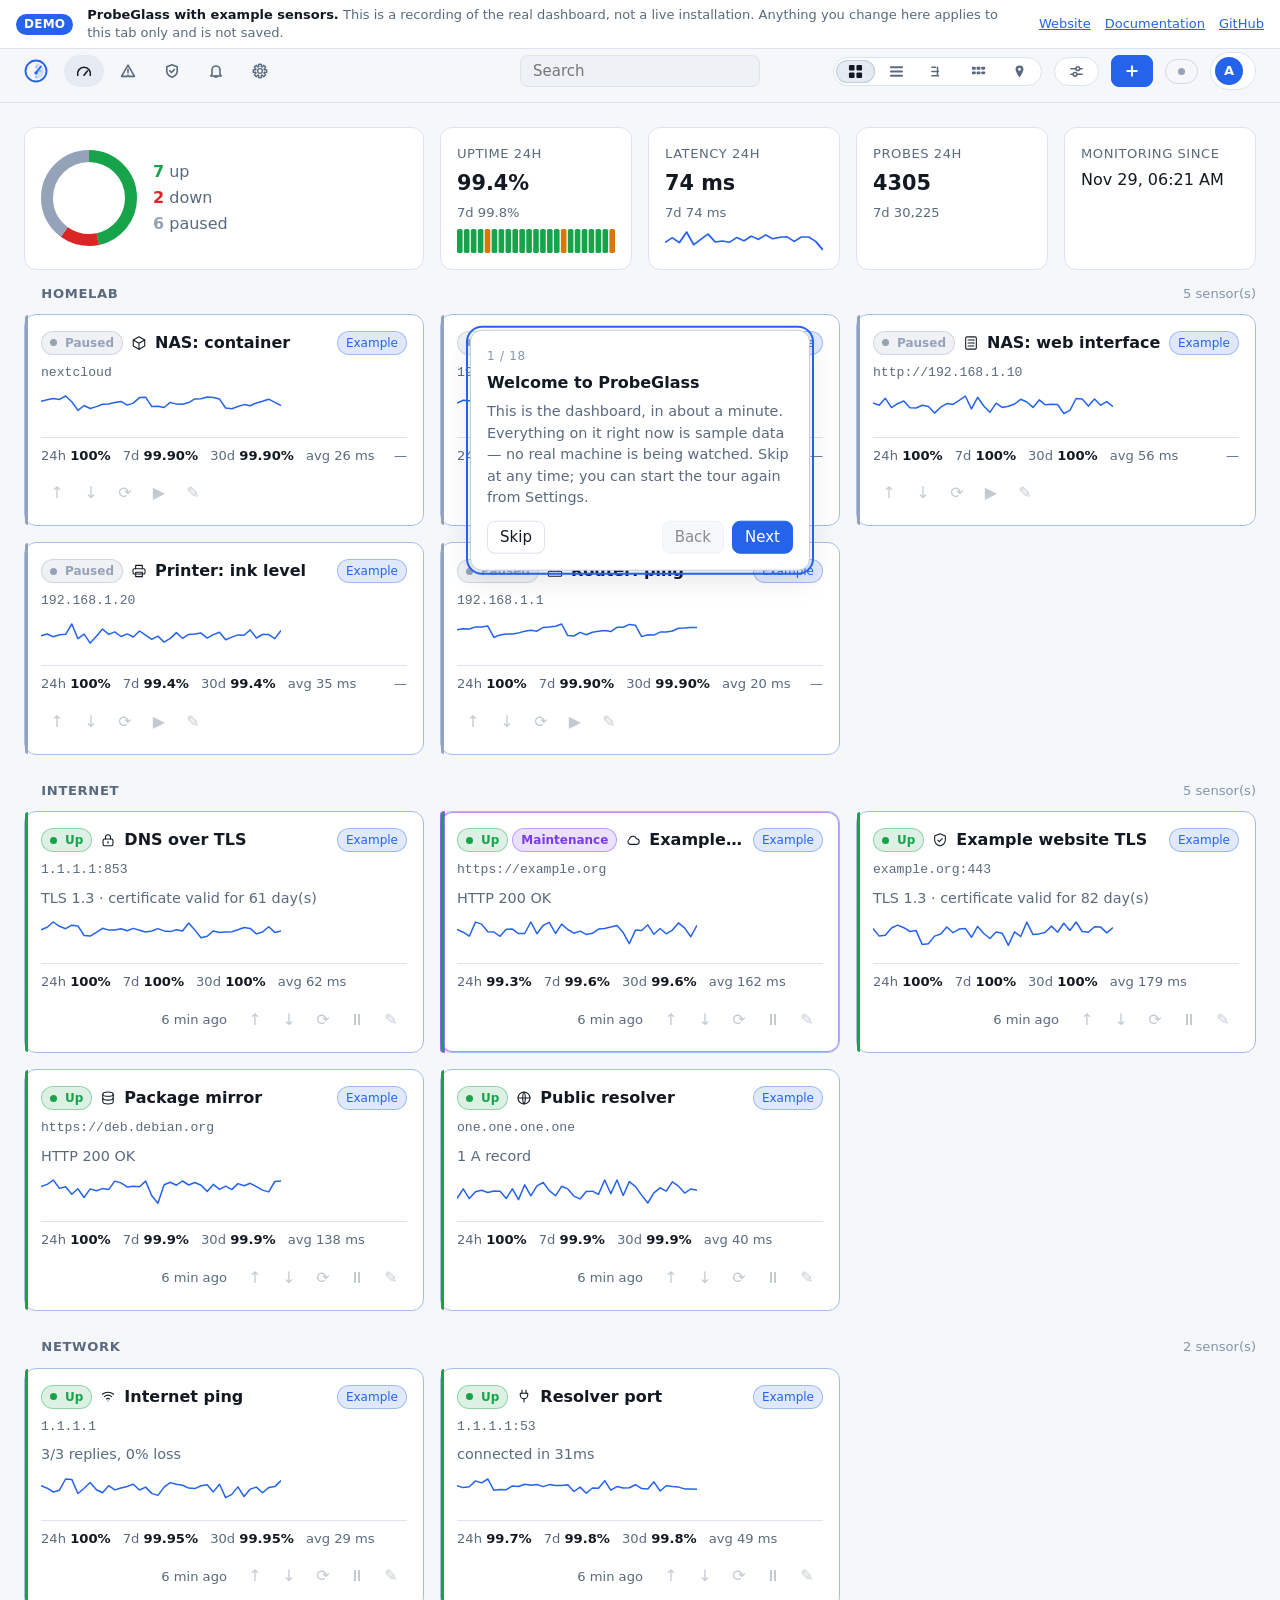
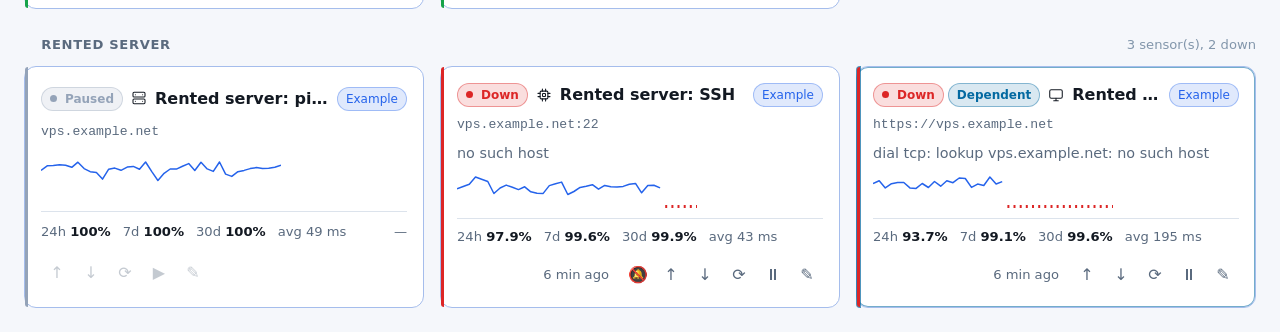
==== commit cf9fbca3: "Describe status page branding and refresh the demo Co-Authored-By: Claude Code <noreply@anthropic.co" ====
--- a/site/demo/index.html
+++ b/site/demo/index.html
@@ -555,6 +555,10 @@
     <div class="status-tools">
       <input type="search" id="status-sensors-search" data-i18n-placeholder="status.assignFilter"
              placeholder="Filter sensors" aria-label="Filter sensors">
+      <button class="btn btn-ghost btn-small" type="button" data-assign-all="1"
+              data-i18n="status.assignAll">Select all</button>
+      <button class="btn btn-ghost btn-small" type="button" data-assign-all="0"
+              data-i18n="status.assignNone">Select none</button>
     </div>
     <div class="status-sensors" id="status-sensors-pick"></div>
   </div>
--- a/site/demo/assets/style.css
+++ b/site/demo/assets/style.css
@@ -1651,6 +1651,8 @@
 }
 .status-pick { display: flex; align-items: center; gap: var(--sp-2); padding: 3px 0; cursor: pointer; }
 .status-pick .pill { margin-left: auto; }
+.status-group-all { display: inline-flex; align-items: center; gap: 6px; cursor: pointer; }
+.status-group-all input { accent-color: var(--accent); }
 .status-pick > span:not(.icon):not(.pill) { min-width: 0; overflow: hidden; text-overflow: ellipsis; white-space: nowrap; }
 .status-pick[hidden], .status-group[hidden] { display: none; }
 
@@ -1675,6 +1677,20 @@
 .sw-rose { background: #f43f5e; }
 .sw-slate { background: #64748b; }
 .sw-accent { background: var(--accent); }
+
+.status-notices { display: grid; gap: var(--sp-2); margin: var(--sp-2) 0; }
+.status-notice {
+  border: 1px solid var(--border); border-radius: var(--radius);
+  background: var(--surface-2); padding: var(--sp-2) var(--sp-3);
+  display: grid; gap: var(--sp-2);
+}
+.status-notice-head { display: flex; gap: var(--sp-1); align-items: center; }
+.status-notice-head input[type="text"] { flex: 1 1 auto; min-width: 0; }
+.status-notice-icons { display: flex; flex-wrap: wrap; gap: 4px; align-items: center; }
+.status-icon-pick { min-height: 28px; padding: 3px 6px; font-size: var(--text-4); }
+.status-icon-pick.is-current { border-color: var(--accent); color: var(--accent); }
+.status-notice .choice-group { flex-wrap: wrap; }
+.status-notice .chip { min-height: calc(var(--ctl-h) - 8px); font-size: var(--text-4); }
 
 .status-sections { display: grid; gap: var(--sp-2); margin: var(--sp-2) 0; }
 .status-section {
